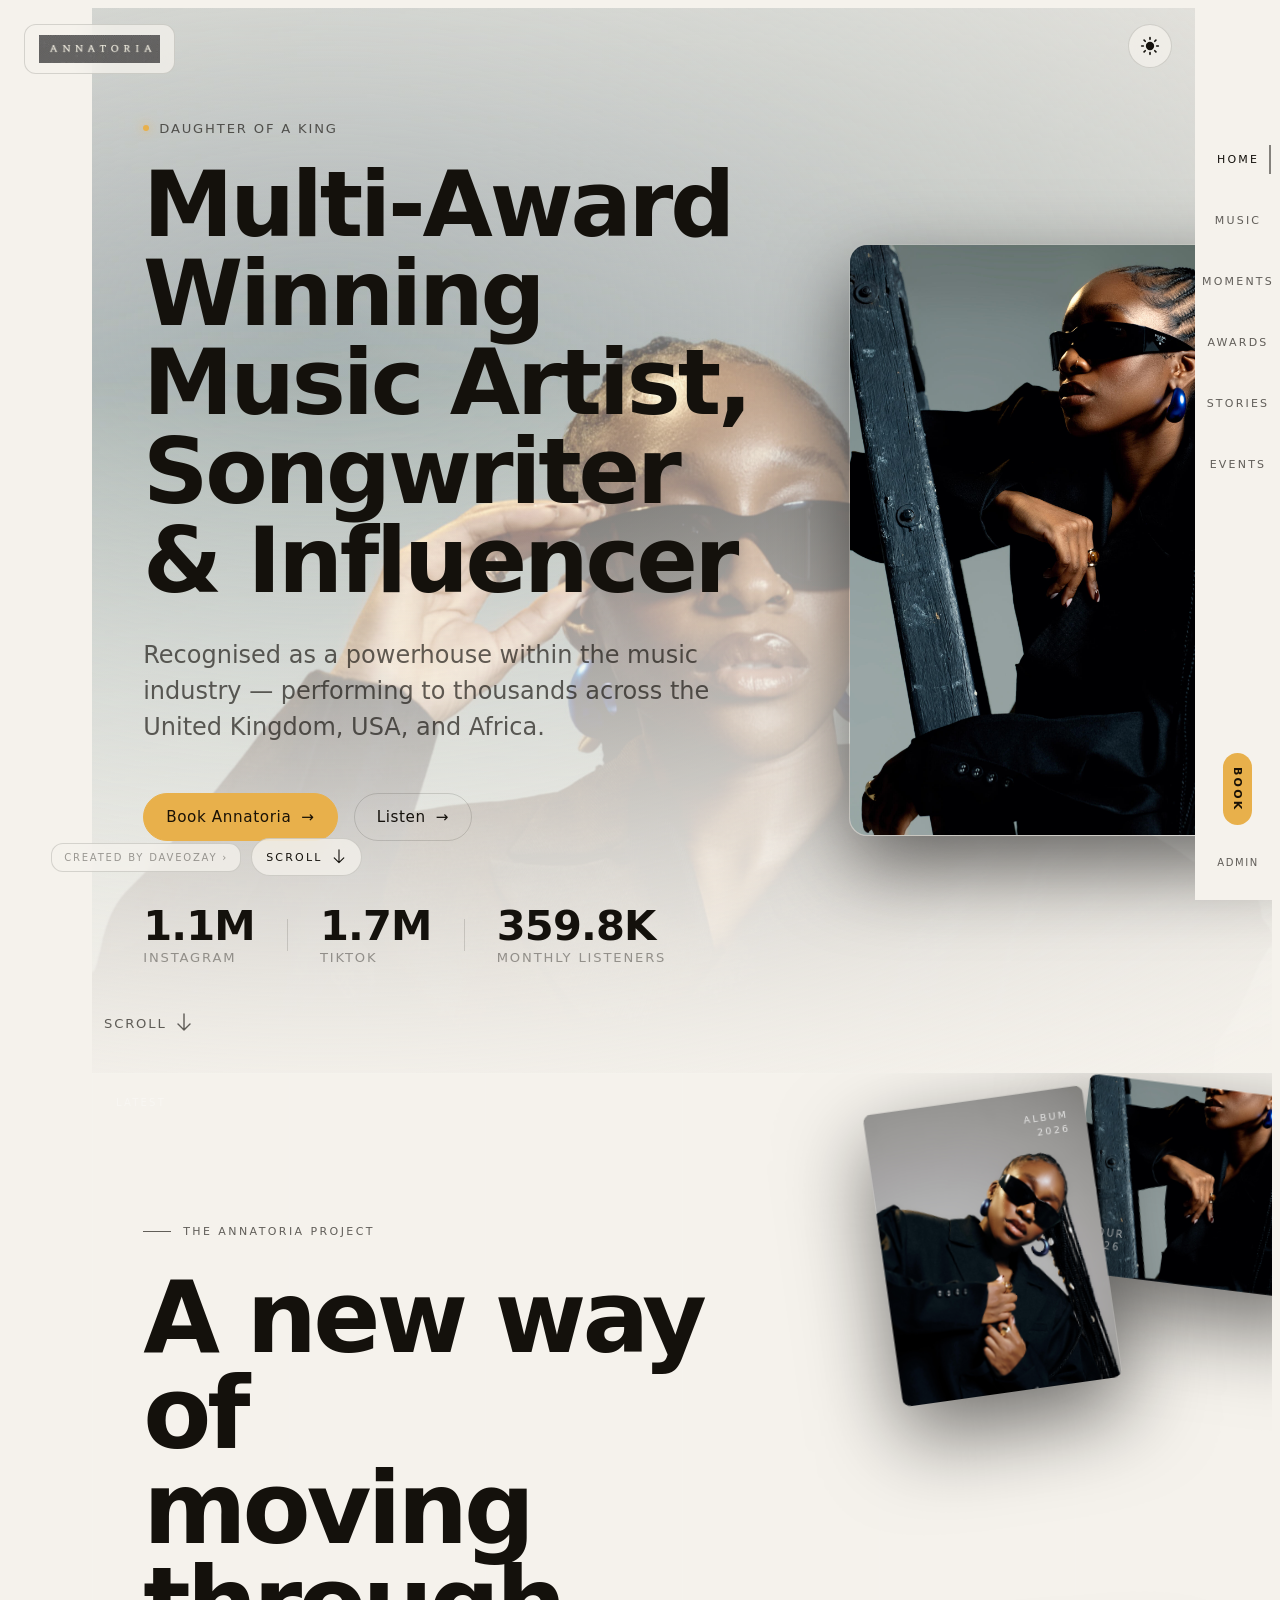
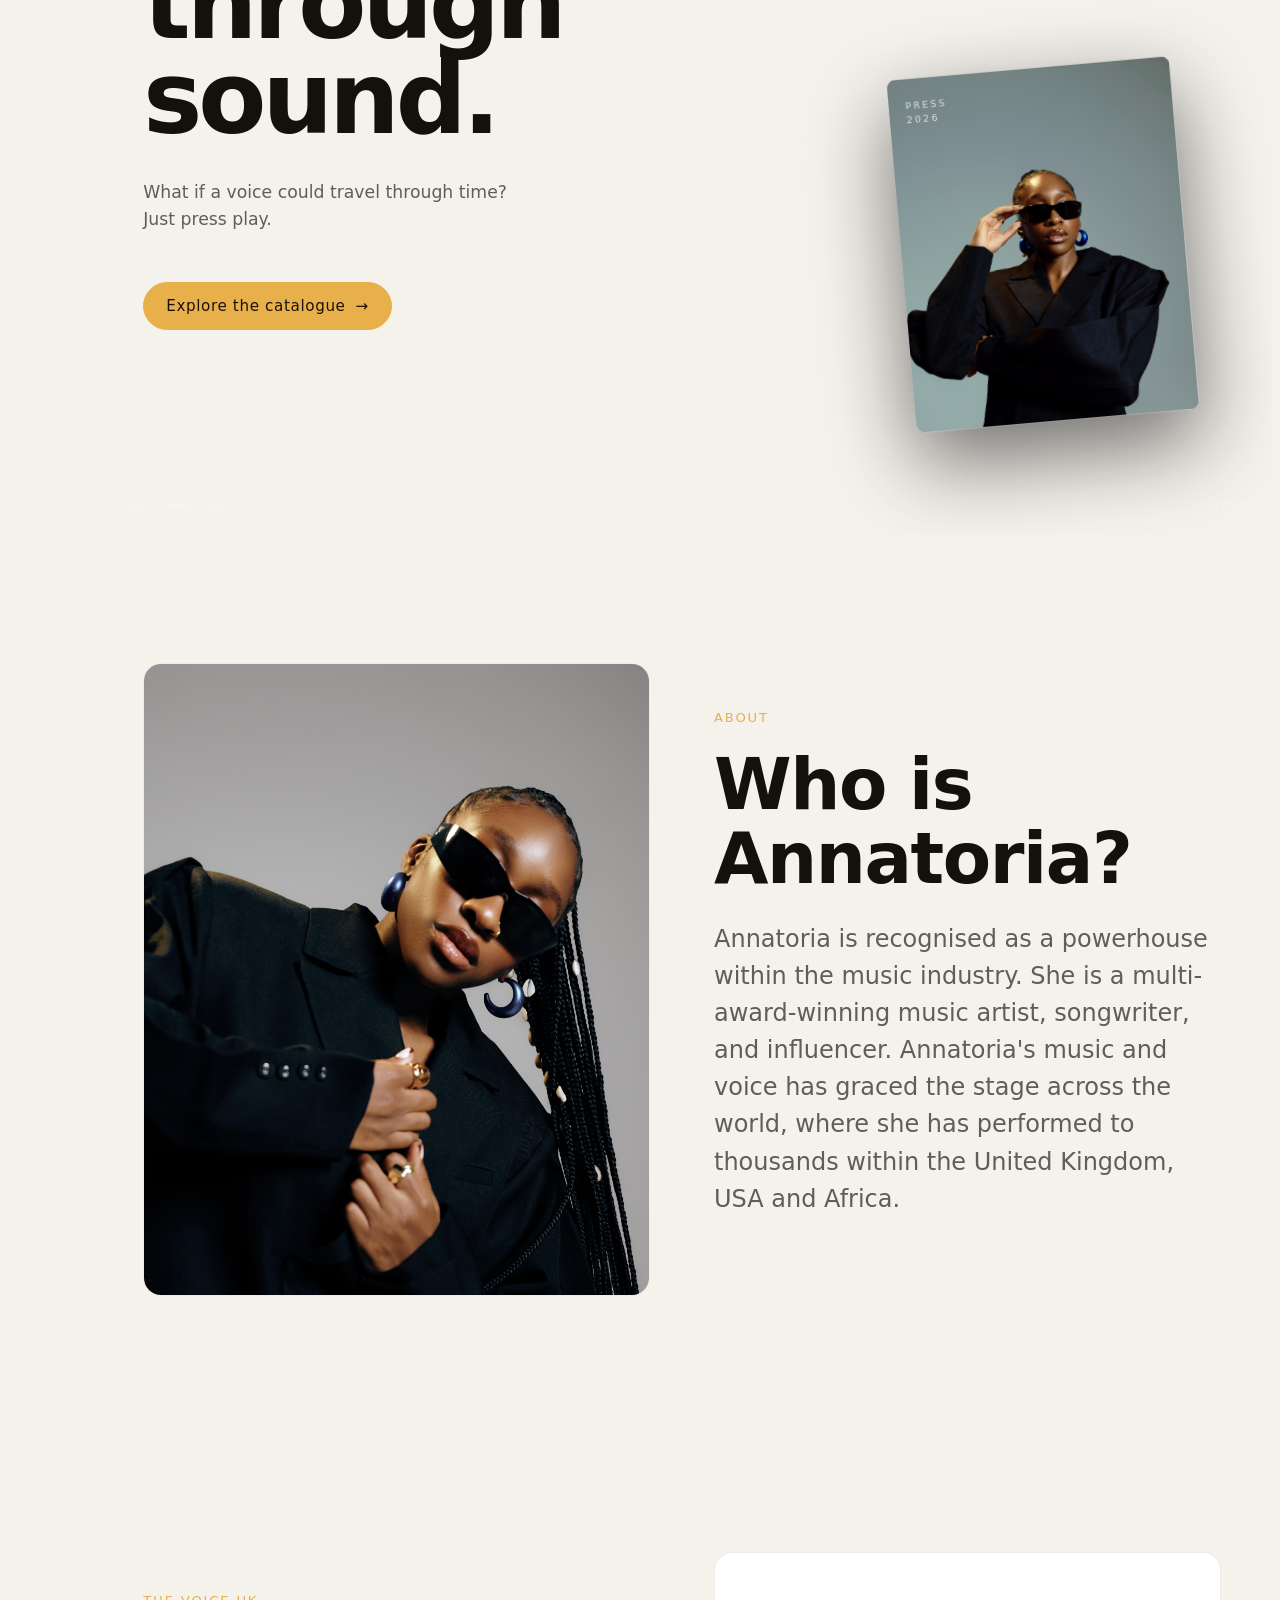
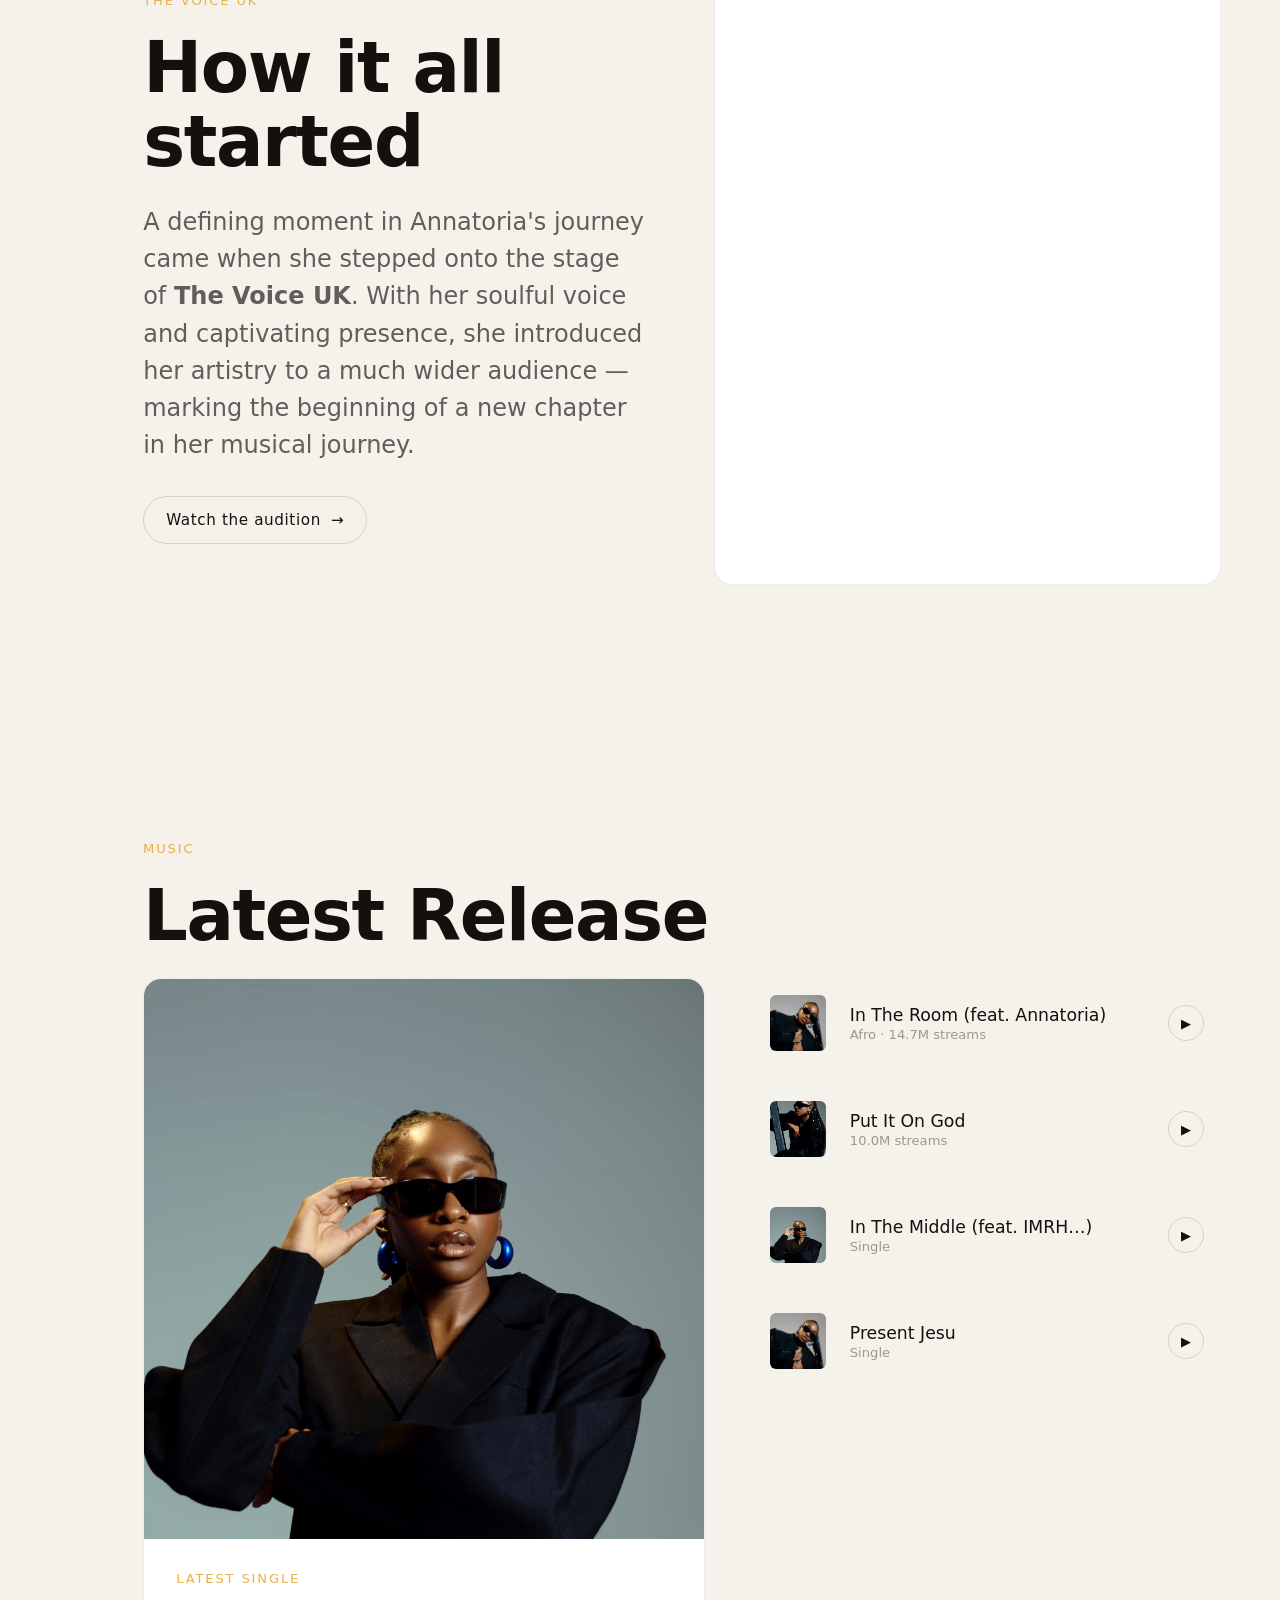
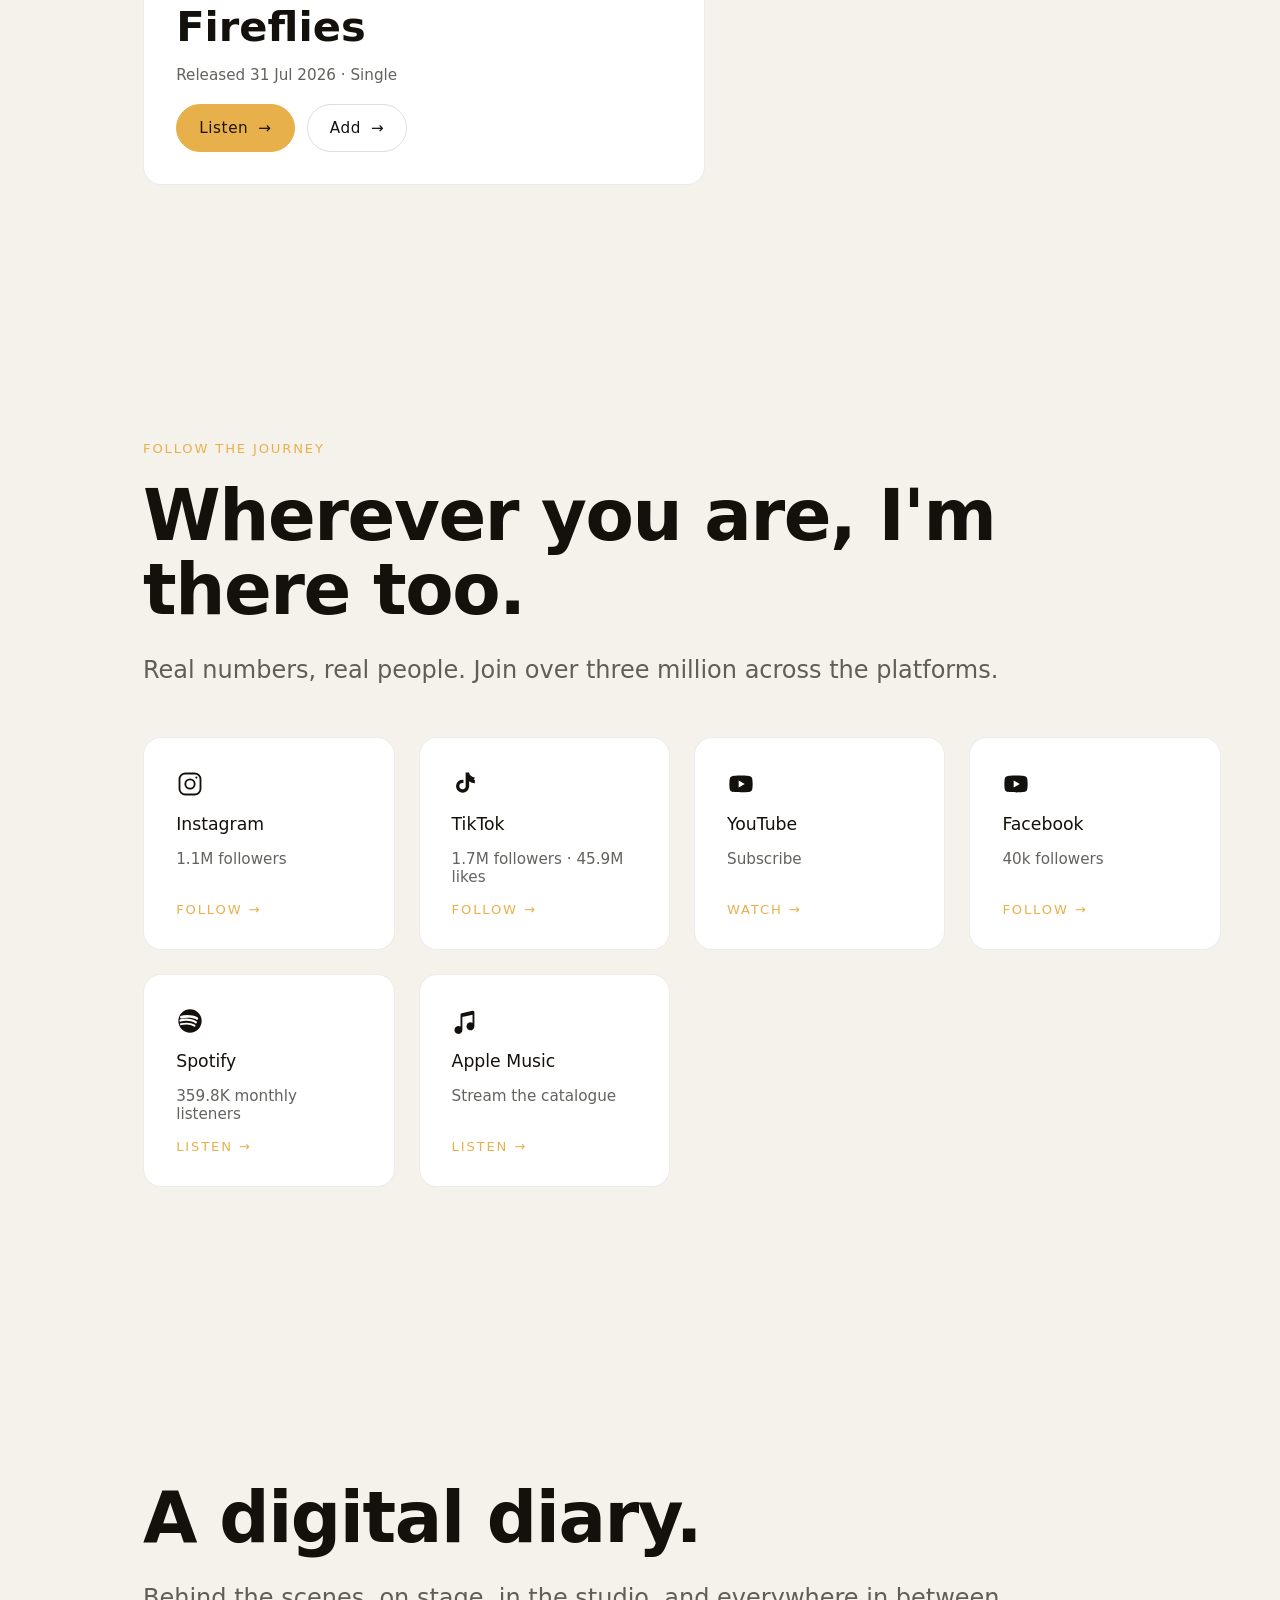
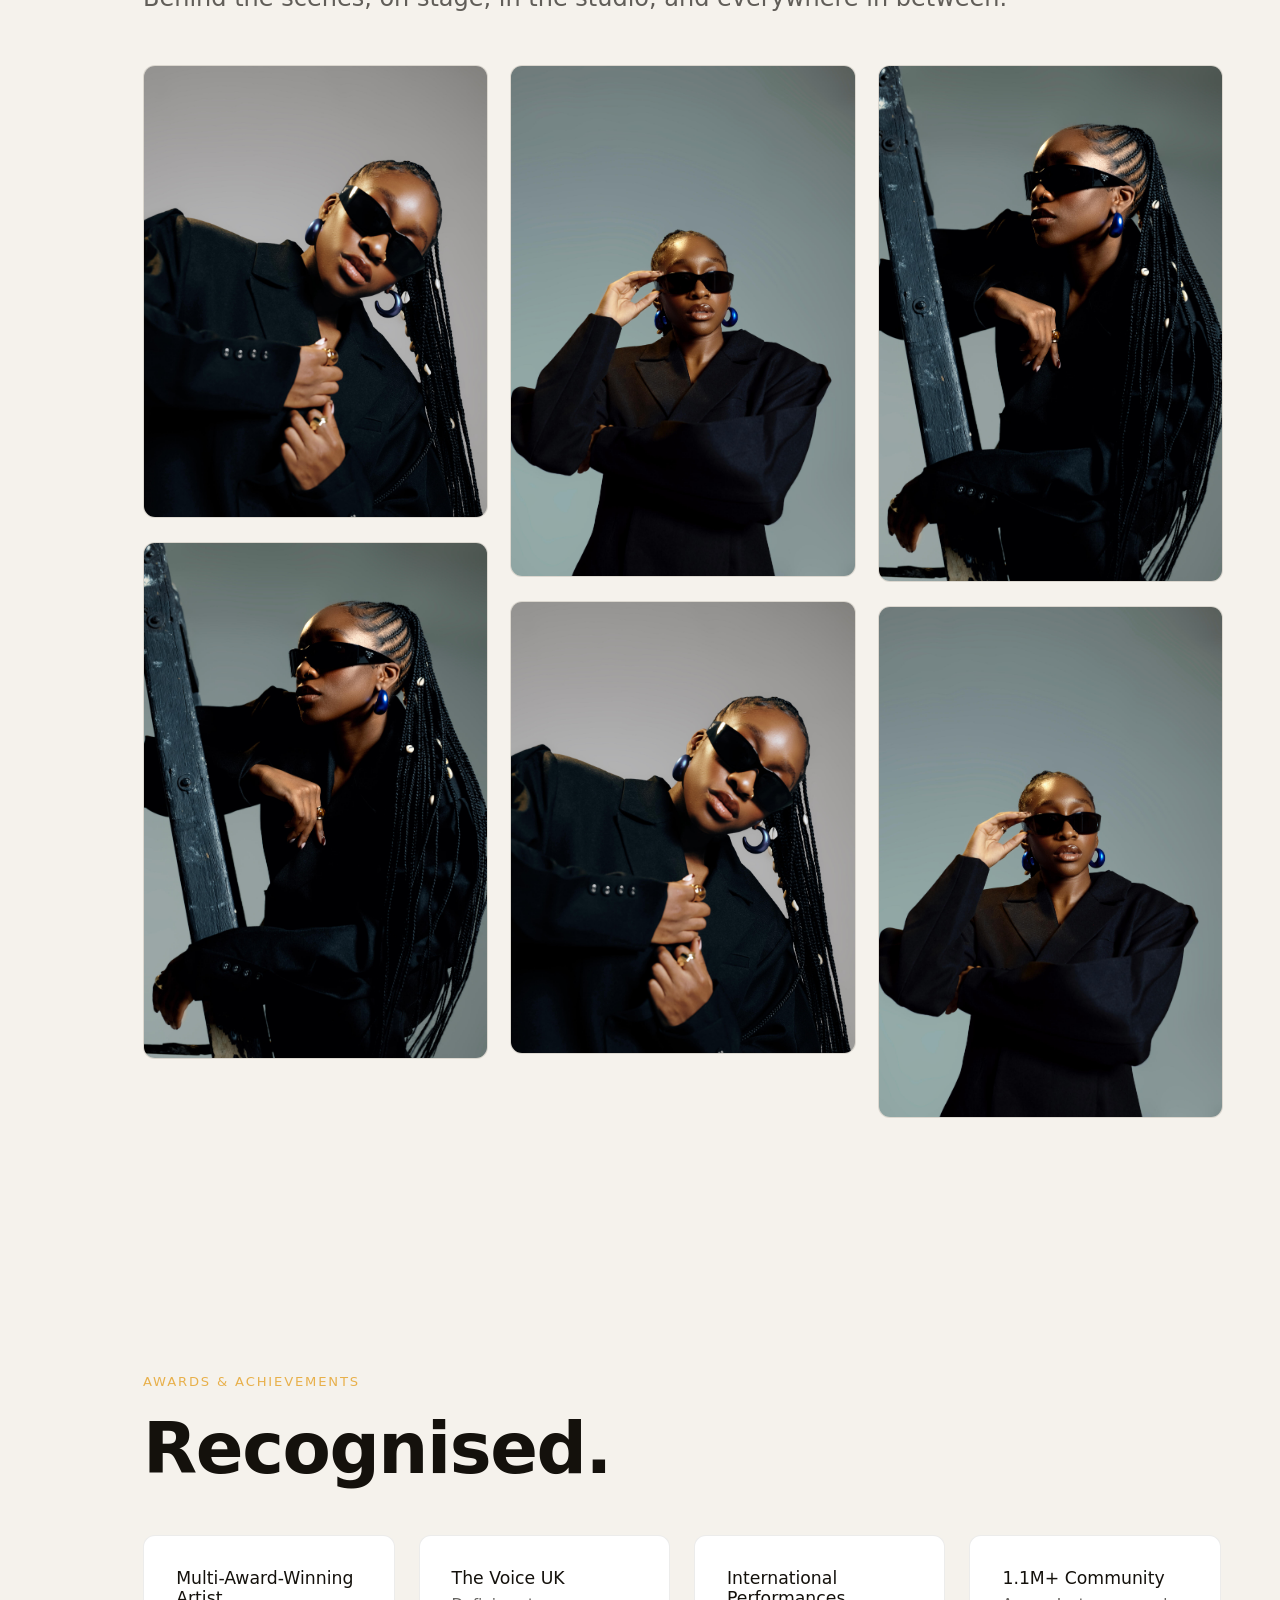
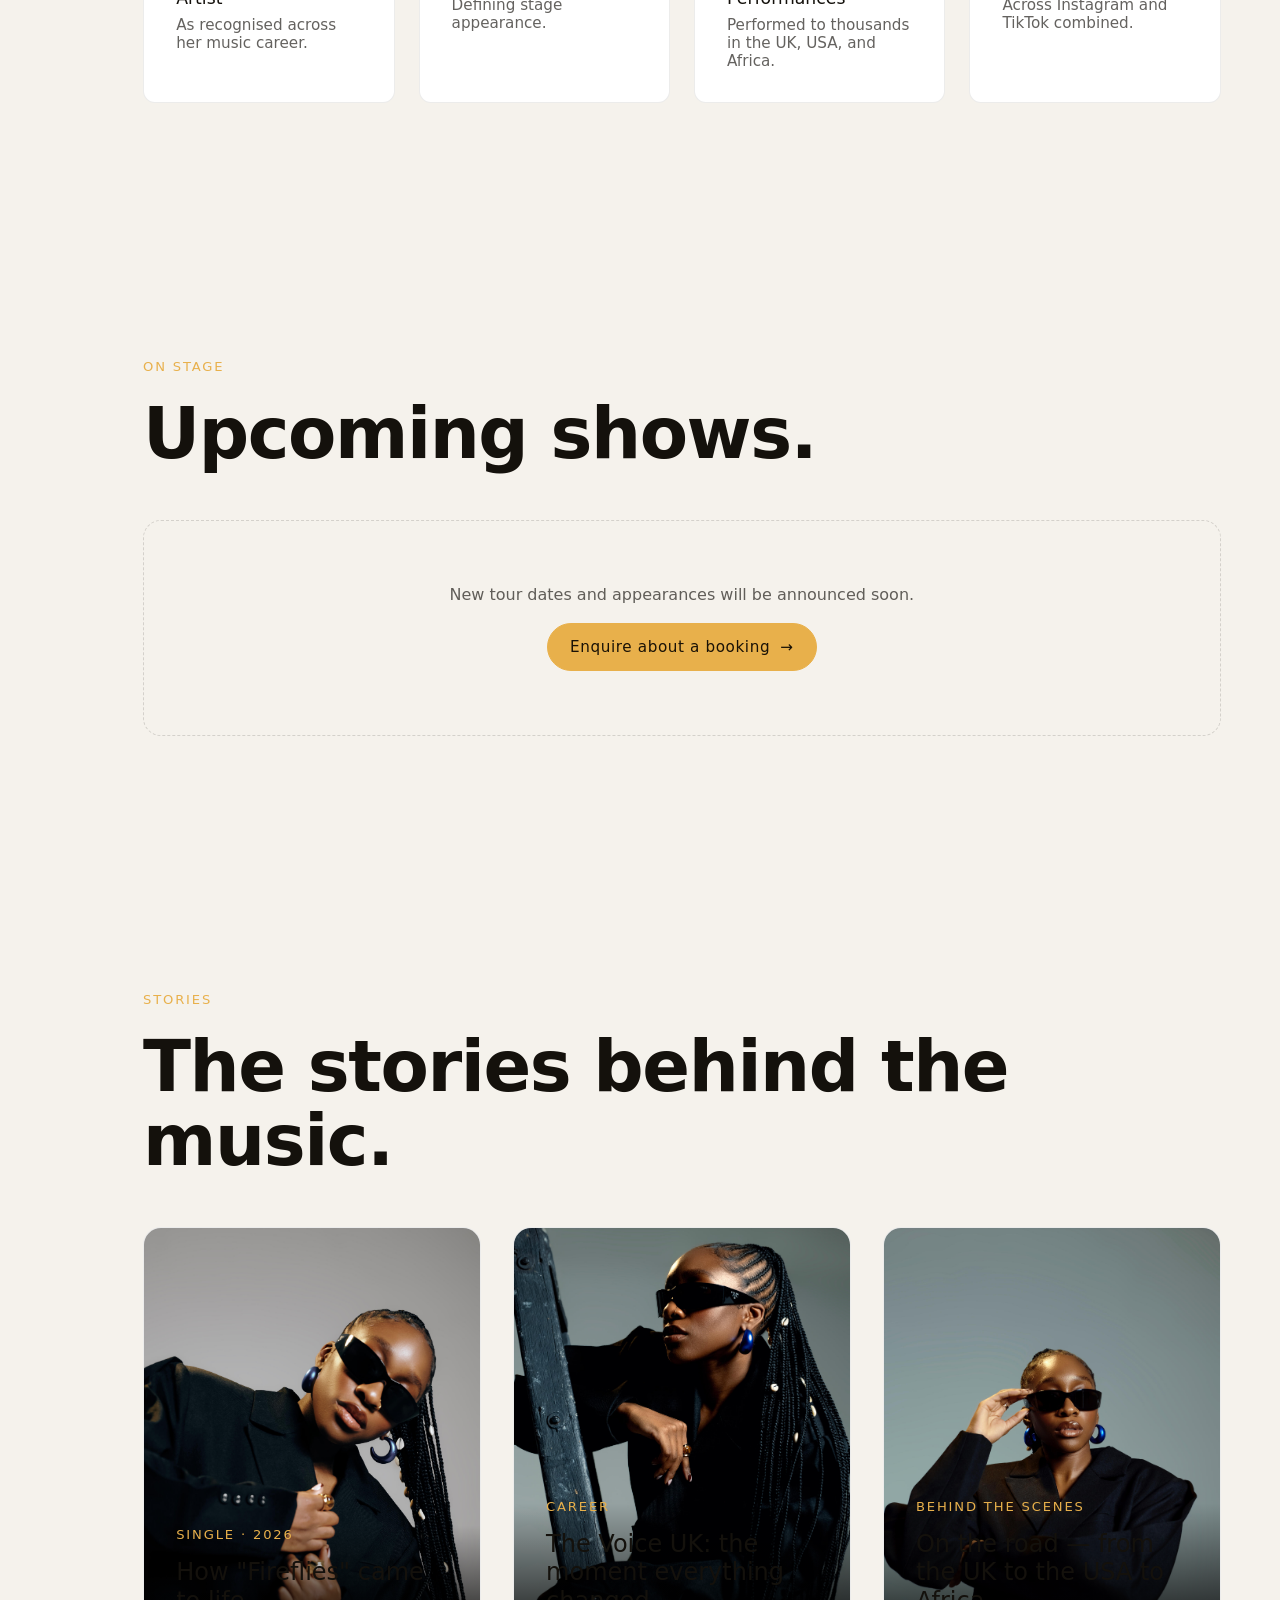
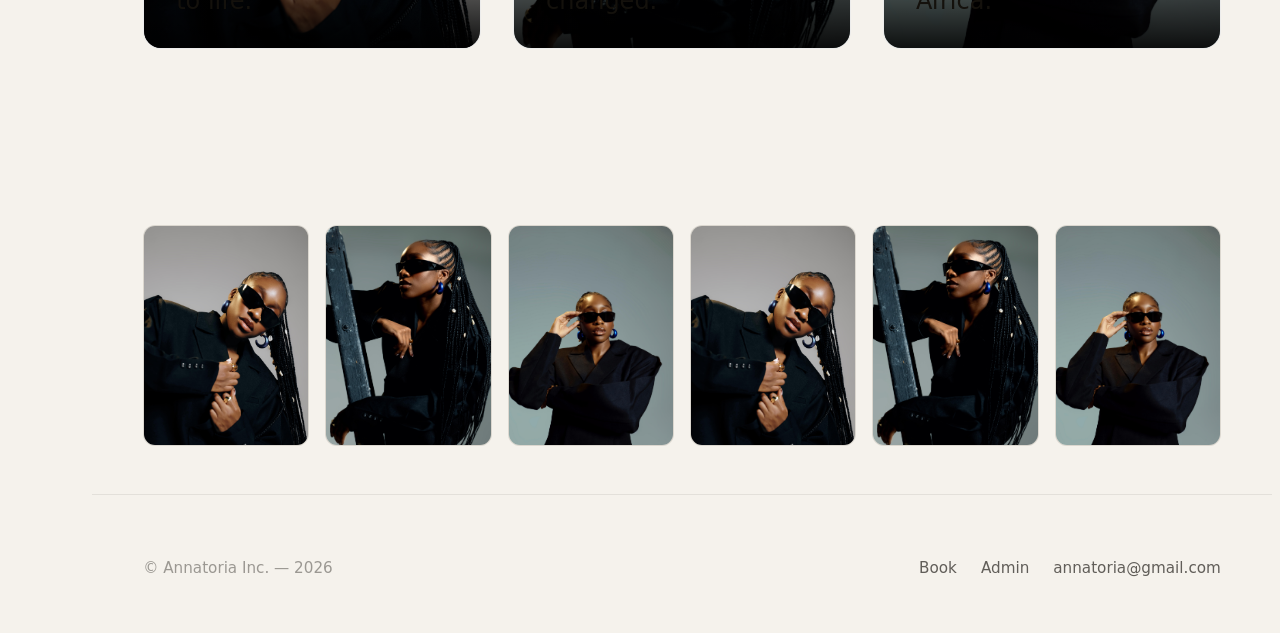
==== index.html @ 195f4ea7 "Initial deploy - Annatoria site" ====
<!doctype html>
<!-- This site was created in Webflow. https://webflow.com -->
<!-- Last Published: Wed Nov 06 2024 16:14:34 GMT+0000 (Coordinated Universal Time) -->

<html lang="en">
  <head>
    <meta charset="utf-8" />
    <meta content="width=device-width, initial-scale=1" name="viewport" />

    <title>Annatoria — Music Artist, Songwriter &amp; Influencer</title>

    <meta
      name="description"
      content="Annatoria is a multi-award-winning music artist, songwriter, and influencer. Performing to thousands across the UK, USA, and Africa. Listen, watch, and book."
    />

    <meta name="author" content="Annatoria" />
    <meta name="theme-color" content="#0a0a0a" />
    <meta name="color-scheme" content="dark light" />
    <link rel="manifest" href="./manifest.json" />
    <link rel="canonical" href="https://annatoria.com/" />
    <!-- <meta name="google-site-verification" content="PASTE_THE_CODE_HERE" /> -->

    <link
      href="./assets/mains/Anna_Loading-page1.png"
      rel="shortcut icon"
      type="image/x-icon"
    />
    <link
      href="./assets/mains/Anna_Loading-page1.png"
      rel="annatoria-loading-page"
    />
    <link rel="stylesheet" href="annatoria.css" />

    <!-- ============================================================
       OPEN GRAPH (WhatsApp, iMessage, Facebook, LinkedIn, Slack)
       ============================================================ -->
    <meta property="og:type" content="profile" />
    <meta property="og:site_name" content="Annatoria" />
    <meta
      property="og:title"
      content="Annatoria — Music Artist, Songwriter &amp; Influencer"
    />
    <meta
      property="og:description"
      content="Multi-award-winning music artist, songwriter, and influencer. Performing to thousands across the UK, USA, and Africa."
    />
    <meta property="og:url" content="https://annatoria.com/" />
    <meta
      property="og:image"
      content="https://annatoria.com/assets/mains/Anna_Loading-page1.png"
    />
    <meta property="og:image:width" content="1200" />
    <meta property="og:image:height" content="630" />
    <meta property="og:image:alt" content="Annatoria — portrait" />
    <meta property="og:locale" content="en_US" />
    <meta property="profile:first_name" content="Annatoria" />

    <!-- ============================================================
       PERFORMANCE HINTS
       ============================================================ -->
    <link rel="preconnect" href="https://fonts.googleapis.com" />
    <link rel="preconnect" href="https://fonts.gstatic.com" crossorigin />

    <!-- ============================================================
       JSON-LD — structured data for Google
       ============================================================ -->
    <script type="application/ld+json">
      {
        "@context": "https://schema.org",
        "@type": "MusicGroup",
        "name": "Annatoria",
        "alternateName": ["Daughter of A King"],
        "description": "Multi-award-winning music artist, songwriter, and influencer. Performing to thousands across the UK, USA, and Africa.",
        "url": "https://annatoria.com/",
        "image": "https://annatoria.com/assets/mains/anna03.jpg",
        "genre": ["Gospel", "Afro", "R&B"],
        "sameAs": [
          "https://instagram.com/annatoria__",
          "https://tiktok.com/@annatoria__",
          "https://youtube.com/@annatoria_",
          "https://facebook.com/@itsannatoria",
          "https://open.spotify.com/artist/6008gjU9UTUCfLZoSun5SH?si=6x7XzwbbSUSWq_jV1ULBFQ"
        ],
        "member": {
          "@type": "Person",
          "name": "Annatoria"
        },
        "track": [
          { "@type": "MusicRecording", "name": "Fireflies" },
          {
            "@type": "MusicRecording",
            "name": "In The Room (feat. Annatoria)"
          },
          { "@type": "MusicRecording", "name": "Put It On God" },
          { "@type": "MusicRecording", "name": "In The Middle (feat. IMRH…)" },
          { "@type": "MusicRecording", "name": "Present Jesu" }
        ]
      }
    </script>
  </head>

  <body data-w-id="5bca679bbae718229c49a9d1" class="body-5">
    <button class="ann-theme-btn" data-theme-toggle aria-label="Toggle theme">
      <svg
        class="ann-theme-btn__icon moon"
        viewBox="0 0 24 24"
        fill="currentColor"
        aria-hidden="true"
      >
        <path d="M21 12.79A9 9 0 1 1 11.21 3 7 7 0 0 0 21 12.79z" />
      </svg>
      <svg
        class="ann-theme-btn__icon sun"
        viewBox="0 0 24 24"
        fill="none"
        stroke="currentColor"
        stroke-width="2"
        stroke-linecap="round"
        aria-hidden="true"
      >
        <circle cx="12" cy="12" r="4" fill="currentColor" />
        <path
          d="M12 2v2M12 20v2M4.9 4.9l1.4 1.4M17.7 17.7l1.4 1.4M2 12h2M20 12h2M4.9 19.1l1.4-1.4M17.7 6.3l1.4-1.4"
        />
      </svg>
    </button>
    <!--Annatoria's logo-->
    <a href="#top" class="ann-brand-fixed">
      <img src="./assets/mains/anna_logo.jpeg" alt="Annatoria"
    /></a>

    <div style="display: flex" class="loader__wrapper">
      <div
        data-w-id="bf4aa045-6138-c9e1-bca5-d2709e076f9a"
        class="_w-loader-bar"
      >
        <div style="width: 1px" class="bar-loader"></div>
      </div>
      <div
        data-w-id="039e3f74-912e-f9ce-bcd6-10e466d2430f"
        class="mask-load"
      ></div>
      <div
        data-w-id="dbac27fd-0c76-785b-c672-cae1b0870828"
        class="mask-load"
      ></div>
    </div>

    <!-- ============================================================
     MOBILE MENU TOGGLE — floating button, top-right
     ============================================================ -->
    <button
      class="ann-menu-btn"
      aria-label="Open menu"
      aria-expanded="false"
      aria-controls="ann-mobile-menu"
    >
      <span></span><span></span><span></span>
    </button>

    <!-- ============================================================
     SIDE NAV (desktop rail) + MOBILE MENU (overlay)
     ============================================================ -->
    <aside class="ann-side" id="ann-mobile-menu" aria-label="Primary">
      <div class="ann-side__inner">
        <nav class="ann-side__nav">
          <a class="ann-side__link" href="#top">Home</a>
          <a class="ann-side__link" href="#music">Music</a>
          <a class="ann-side__link" href="#moments">Moments</a>
          <a class="ann-side__link" href="#awards">Awards</a>
          <a class="ann-side__link" href="#stories">Stories</a>
          <a class="ann-side__link" href="#events">Events</a>
        </nav>

        <div class="ann-side__foot">
          <a class="ann-side__cta" href="./contact.html">Book</a>
          <a class="ann-side__link small" href="./admin.html">Admin</a>
        </div>
      </div>
    </aside>

    <!-- <a href="/" aria-current="page" class="link__logo w-inline-block w--current"><img
      src="./assets/mains//anna_logo.jpeg" data-w-id="5f59990b-0652-e81d-fcfa-d7629bf5b274" alt=""
      class="logo-ts-2 mobile w-hidden-main" />
  </a> -->

    <div data-w-id="46566e6c-9271-9e0d-9198-afe6953df2a8" class="second-scroll">
      <div class="wrap__parallax">
        <div class="s-second">
          <div
            id="w-node-_1b58b1b9-57ac-d14c-14f8-a393a8861a88-a8861a86"
            class="inner_square"
          >
            <div>INFLUENCER</div>
            <div>30</div>
          </div>
          <div
            id="w-node-_1b58b1b9-57ac-d14c-14f8-a393a8861a8d-a8861a86"
            class="inner_square"
          >
            <div>ARTIST</div>
            <div>17</div>
          </div>
          <div
            id="w-node-_1b58b1b9-57ac-d14c-14f8-a393a8861a92-a8861a86"
            class="inner_square"
          >
            <div>SONGWRITER</div>
            <div>14</div>
          </div>
          <div
            id="w-node-_1b58b1b9-57ac-d14c-14f8-a393a8861a97-a8861a86"
            class="inner_square"
          >
            <div>INFLUENCER</div>
            <div>31</div>
          </div>
          <div
            id="w-node-_1b58b1b9-57ac-d14c-14f8-a393a8861a9c-a8861a86"
            class="inner_square"
          >
            <div>ARTIST</div>
            <div>02</div>
          </div>
        </div>
        <div class="s-second">
          <div
            id="w-node-_1b58b1b9-57ac-d14c-14f8-a393a8861aa2-a8861a86"
            class="inner_square"
          >
            <div>MARCH</div>
            <div>16</div>
          </div>
          <div
            id="w-node-_1b58b1b9-57ac-d14c-14f8-a393a8861aa7-a8861a86"
            class="inner_square"
          >
            <div>SONGWRITER</div>
            <div>25</div>
          </div>
          <div
            id="w-node-_1b58b1b9-57ac-d14c-14f8-a393a8861aac-a8861a86"
            class="inner_square"
          >
            <div>MONDAY</div>
            <div>3:45 pm</div>
          </div>
          <div
            id="w-node-_1b58b1b9-57ac-d14c-14f8-a393a8861ab1-a8861a86"
            class="inner_square"
          >
            <div>jan</div>
            <div>jan</div>
          </div>
          <div
            id="w-node-_1b58b1b9-57ac-d14c-14f8-a393a8861ab6-a8861a86"
            class="inner_square"
          >
            <div>2:44</div>
          </div>
          <div
            id="w-node-_1b58b1b9-57ac-d14c-14f8-a393a8861abb-a8861a86"
            class="inner_square"
          >
            <div>tuesday</div>
          </div>
        </div>
        <div class="s-second">
          <div
            id="w-node-_1b58b1b9-57ac-d14c-14f8-a393a8861ac1-a8861a86"
            class="inner_square"
          >
            <div>friday</div>
            <div>6:50</div>
          </div>
          <div
            id="w-node-_1b58b1b9-57ac-d14c-14f8-a393a8861ac6-a8861a86"
            class="inner_square"
          >
            <div>sunday</div>
            <div>12:40</div>
          </div>
          <div
            id="w-node-_1b58b1b9-57ac-d14c-14f8-a393a8861acb-a8861a86"
            class="inner_square"
          >
            <div>jan</div>
            <div>jan</div>
          </div>
          <div
            id="w-node-_1b58b1b9-57ac-d14c-14f8-a393a8861ad0-a8861a86"
            class="inner_square"
          >
            <div>jan</div>
            <div>jan</div>
          </div>
          <div
            id="w-node-_1b58b1b9-57ac-d14c-14f8-a393a8861ad5-a8861a86"
            class="inner_square"
          >
            <div>jan</div>
            <div>jan</div>
          </div>
        </div>
        <div class="s-second">
          <div
            id="w-node-_1b58b1b9-57ac-d14c-14f8-a393a8861adb-a8861a86"
            class="inner_square"
          >
            <div>september<br />14</div>
            <div>wed</div>
          </div>
          <div
            id="w-node-_1b58b1b9-57ac-d14c-14f8-a393a8861ae0-a8861a86"
            class="inner_square"
          >
            <div>jan</div>
            <div>jan</div>
          </div>
          <div
            id="w-node-_1b58b1b9-57ac-d14c-14f8-a393a8861ae5-a8861a86"
            class="inner_square"
          >
            <div>july<br />30</div>
            <div>friday</div>
          </div>
          <div
            id="w-node-_1b58b1b9-57ac-d14c-14f8-a393a8861aea-a8861a86"
            class="inner_square"
          >
            <div>jan</div>
            <div>jan</div>
          </div>
          <div
            id="w-node-_1b58b1b9-57ac-d14c-14f8-a393a8861aef-a8861a86"
            class="inner_square"
          >
            <div>jan</div>
          </div>
          <div
            id="w-node-_1b58b1b9-57ac-d14c-14f8-a393a8861af4-a8861a86"
            class="inner_square"
          >
            <div>jan</div>
            <div>jan</div>
          </div>
        </div>
      </div>
    </div>
    <div class="wrap-bg w-hidden-medium w-hidden-small w-hidden-tiny">
      <div class="ui__line"></div>
      <div class="ui__line"></div>
      <div class="ui__line"></div>
      <div class="ui__line"></div>
      <div class="ui__line"></div>
    </div>

    <!-- ============================================================
     ANNATORIA — HERO (custom, replaces Webflow's IX2 hero)
     ============================================================ -->
    <section class="ann-hero" aria-label="Annatoria — hero" id="top">
      <!-- Background media -->
      <div class="ann-hero__bg" aria-hidden="true">
        <div class="ann-hero__bg-img" data-parallax="0.15"></div>
        <div class="ann-hero__bg-veil"></div>
      </div>

      <!-- Content -->
      <div class="ann-hero__inner">
        <div class="ann-hero__content" data-stagger>
          <div class="ann-hero__eyebrow" data-reveal-child>
            <span class="ann-hero__dot"></span>
            Daughter of A King
          </div>

          <div class="ann-hero__title-shift" data-reveal-child>
            <div class="ann-hero__title-scroll">
              <h1 class="ann-hero__title">
                Multi&#8209;Award Winning<br />
                Music Artist, Songwriter<br />
                &amp; Influencer
              </h1>
            </div>
          </div>

          <p class="ann-hero__lead" data-reveal-child>
            Recognised as a powerhouse within the music industry — performing to
            thousands across the United Kingdom, USA, and Africa.
          </p>

          <div class="ann-hero__ctas" data-reveal-child>
            <a class="ann-btn ann-btn--primary" href="./contact.html">
              Book Annatoria <span class="ann-btn__arrow">→</span>
            </a>
            <a class="ann-btn" href="#music">
              Listen <span class="ann-btn__arrow">→</span>
            </a>
          </div>

          <div class="ann-hero__meta" data-reveal-child>
            <div class="ann-hero__meta-item">
              <span class="ann-hero__meta-num" data-count="1.1M">1.1M</span>
              <span class="ann-hero__meta-label">Instagram</span>
            </div>
            <div class="ann-hero__meta-sep"></div>
            <div class="ann-hero__meta-item">
              <span class="ann-hero__meta-num" data-count="1.7M">1.7M</span>
              <span class="ann-hero__meta-label">TikTok</span>
            </div>
            <div class="ann-hero__meta-sep"></div>
            <div class="ann-hero__meta-item">
              <span class="ann-hero__meta-num" data-count="359.8K">359.8K</span>
              <span class="ann-hero__meta-label">Monthly Listeners</span>
            </div>
          </div>
        </div>

        <!-- Portrait -->
        <div class="ann-hero__portrait" data-reveal="scale" data-delay="150">
          <img
            src="./assets/mains/anna02.jpg"
            alt="Annatoria — portrait"
            loading="eager"
            decoding="async"
          />
        </div>
      </div>

      <!-- Scroll cue -->
      <a class="ann-hero__scroll" href="#music" aria-label="Scroll to music">
        <span>Scroll</span>
        <svg
          width="14"
          height="20"
          viewBox="0 0 14 20"
          fill="none"
          aria-hidden="true"
        >
          <path
            d="M7 1v16M1 11l6 6 6-6"
            stroke="currentColor"
            stroke-width="1.4"
            stroke-linecap="round"
            stroke-linejoin="round"
          />
        </svg>
      </a>
    </section>

    <!-- ============================================================
     EDITORIAL / STATEMENT SECTION
     Grid canvas + oversized headline + overlapping photo collage
     ============================================================ -->
    <section class="ann-editorial" id="statement" aria-label="Statement">
      <!-- Faint grid behind everything -->
      <div class="ann-editorial__grid" aria-hidden="true">
        <span class="ann-editorial__corner tl">Latest</span>
        <span class="ann-editorial__corner tr">Fireflies</span>
        <span class="ann-editorial__corner bl">Team Annatoria ›</span>
        <span class="ann-editorial__corner br">2026</span>
      </div>

      <!-- Big left headline -->
      <div class="ann-editorial__content" data-stagger>
        <div class="ann-editorial__eyebrow" data-reveal-child>
          <span class="ann-editorial__dash"></span> The Annatoria Project
        </div>
        <h2 class="ann-editorial__headline" data-reveal-child>
          A new way of<br />
          moving through<br />
          sound.
        </h2>
        <p class="ann-editorial__sub" data-reveal-child>
          What if a voice could travel through time?<br />
          Just press play.
        </p>
        <a class="ann-btn ann-btn--primary" href="#music" data-reveal-child>
          Explore the catalogue <span class="ann-btn__arrow">→</span>
        </a>
      </div>

      <!-- Photo collage, stacked on the right -->
      <div class="ann-editorial__collage" aria-hidden="true">
        <div
          class="ann-editorial__photo photo-a"
          data-reveal="scale"
          data-delay="100"
        >
          <img src="./assets/mains/anna01.jpg" alt="" loading="lazy" />
          <span class="ann-editorial__tag">Album<br />2026</span>
        </div>
        <div
          class="ann-editorial__photo photo-b"
          data-reveal="scale"
          data-delay="200"
        >
          <img src="./assets/mains/anna02.jpg" alt="" loading="lazy" />
          <span class="ann-editorial__tag">Tour<br />2026</span>
        </div>
        <div
          class="ann-editorial__photo photo-c"
          data-reveal="scale"
          data-delay="300"
        >
          <img src="./assets/mains//anna03.jpg" alt="" loading="lazy" />
          <span class="ann-editorial__tag">Press<br />2026</span>
        </div>
      </div>
    </section>

    <div class="nav-scroll w-hidden-medium w-hidden-small w-hidden-tiny">
      <div class="scroll-bar">
        <div
          data-w-id="f64ff7fd-e226-876a-b8c0-7dbeb1a5c64c"
          class="pin-scroll"
        ></div>
      </div>
    </div>
    <div
      data-w-id="bfe35df8-5281-6e5f-13b3-6a5ba7f872b3"
      class="iphone__mockup"
    ></div>
    <div
      data-w-id="e059fb9b-e09c-30f0-6005-aca67126dcc2"
      class="wrapper_content"
    >
      <div
        data-w-id="d2176909-e0cf-ce9c-747a-f57035f70477"
        class="_w-expand-slot"
      >
        <div
          data-w-id="67d75cb0-7f39-94e0-d7ff-9227122057b2"
          class="pic-expand _03"
        ></div>
        <div
          data-w-id="1780c7f3-8674-6c07-e5ce-69a740fe54b0"
          class="pic-expand _02"
        ></div>
        <div
          data-w-id="890b4fb9-f5a6-e787-1576-ec105f374d5d"
          class="pic-expand _01"
        ></div>
        <div
          data-w-id="623cdc5a-83be-27d9-bb6f-1c428f15df35"
          class="pic-expand _04"
        ></div>
        <div
          data-w-id="35223df9-6dc6-73d4-6d94-3db1a045180e"
          class="pic-expand _05"
        ></div>
        <div
          data-w-id="1e908f87-7d51-11c4-e730-2b97589f27bf"
          class="pic-expand _06"
        ></div>
      </div>
      <div
        data-w-id="b793fa7b-0a0f-d91a-35da-73673226283b"
        class="rail-app-device"
      >
        <div class="app-sc fold cc-revolution">
          <div
            src="./assets/mains//anna_tiktok.PNG"
            data-w-id="91feef94-58d9-adcc-6326-3bb7b85d3a82"
            class="_w-slot"
          >
            <img
              src="./assets/mains//anna_sp.jpg"
              alt="mobile interface screen"
            /><img
              src="./assets/mains//anna_apple_music.jpg"
              alt="mobile interface screen"
            /><img
              src="./assets/mains//anna_sp.jpg"
              alt="mobile interface screen"
            /><img
              src="./assets/mains//anna_ig.jpg"
              alt="mobile interface screen"
            /><img
              src="./assets/mains//anna_apple_music.jpg"
              alt="mobile interface screen"
            /><img
              src="./assets/mains//anna_sp.jpg"
              alt="mobile interface screen"
            /><img
              src="./assets/mains//anna_tiktok.PNG"
              alt="mobile interface screen"
            />
          </div>
        </div>
        <div class="nav-bar">
          <img
            src="https://cdn.prod.website-files.com/5c6648378238e311a00c7e61/5f3f154d31fd617446d8f759_BASE.png"
            sizes="(max-width: 991px) 250px, 360px"
            srcset="
              https://cdn.prod.website-files.com/5c6648378238e311a00c7e61/5f3f154d31fd617446d8f759_BASE-p-500.png 500w,
              https://cdn.prod.website-files.com/5c6648378238e311a00c7e61/5f3f154d31fd617446d8f759_BASE.png       720w
            "
            alt=""
          />
        </div>
        <div
          data-w-id="b793fa7b-0a0f-d91a-35da-736732262840"
          class="_01-app-feed"
        >
          <!-- <img
              src="https://cdn.prod.website-files.com/5c6648378238e311a00c7e61/5c6648378238e342cc0c7fba_app-002-feed.jpg"
              loading="eager"
              alt="mobile interface screen - profile page"
            /> -->

          <div class="yt-phone-wrap">
            <iframe
              class="yt-phone-frame"
              src="https://www.youtube-nocookie.com/embed/fpRtAcd1-uk?rel=0&controls=1&modestbranding=1"
              title="Annatoria – The Voice UK"
              frameborder="0"
              allow="
                accelerometer;
                autoplay;
                clipboard-write;
                encrypted-media;
                gyroscope;
                picture-in-picture;
                web-share;
              "
              allowfullscreen
            ></iframe>
          </div>
        </div>
        <div
          data-w-id="b793fa7b-0a0f-d91a-35da-736732262841"
          class="_02-app-friends"
        >
          <div class="_w-friends-app">
            <div class="ui-friends-header">
              <div class="div-block-318">
                <img
                  src="https://cdn.prod.website-files.com/5c6648378238e311a00c7e61/5c6648378238e3742b0c7f7e_Pic.png"
                  width="117"
                  alt=""
                  class="user-dj"
                />
              </div>
            </div>
            <div class="ui-friends-feed"></div>
          </div>
        </div>
        <div class="_03-app-search">
          <div>
            <img
              src="./assets/mains/anna02.jpg"
              alt="Annatoria"
              class="image-38"
            />
          </div>
        </div>
        <div class="_04-app-news">
          <img
            src="./assets/mains//anna03.jpg"
            alt="Annatoria"
            class="image-38"
          />
        </div>
        <div class="_05-app-profile">
          <img
            src="./assets/mains//anna01.jpg"
            alt="Annatoria"
            class="image-38"
          />
        </div>
        <div class="_06-app-slot">
          <div class="pic-expand _03"></div>
        </div>
      </div>
      <div
        data-w-id="3e2c62fd-4ae3-9693-3f3f-d5be3d34f55d"
        style="
          -webkit-transform: translate3d(0, 0, 0) scale3d(0.4, 0.4, 1)
            rotateX(0) rotateY(0) rotateZ(0) skew(0, 0);
          -moz-transform: translate3d(0, 0, 0) scale3d(0.4, 0.4, 1) rotateX(0)
            rotateY(0) rotateZ(0) skew(0, 0);
          -ms-transform: translate3d(0, 0, 0) scale3d(0.4, 0.4, 1) rotateX(0)
            rotateY(0) rotateZ(0) skew(0, 0);
          transform: translate3d(0, 0, 0) scale3d(0.4, 0.4, 1) rotateX(0)
            rotateY(0) rotateZ(0) skew(0, 0);
          background-image: url(./assets/mains//anna03.jpg);
        "
        class="picture w-hidden-medium w-hidden-small w-hidden-tiny"
      ></div>
      <div
        data-w-id="9f30c897-a9bb-0a15-0ecb-cc1fbfbf4b2e"
        class="picture mobile w-hidden-main"
        style="
          background-image: url(./assets/mains//anna03.jpg);
          background-size: cover;
          background-position: center;
        "
      ></div>
      <div
        data-w-id="ede531bd-dbae-f952-8c90-933fdf7c1cdc"
        class="wrap-pictures w-hidden-medium w-hidden-small w-hidden-tiny"
      >
        <div
          data-w-id="51316fe1-6065-aeef-3742-b4af07823946"
          style="
            -webkit-transform: translate3d(0, 0, 0)
              scale3d(0.6000000000000006, 0.6000000000000006, 1) rotateX(0)
              rotateY(0) rotateZ(0) skew(0, 0);
            -moz-transform: translate3d(0, 0, 0)
              scale3d(0.6000000000000006, 0.6000000000000006, 1) rotateX(0)
              rotateY(0) rotateZ(0) skew(0, 0);
            -ms-transform: translate3d(0, 0, 0)
              scale3d(0.6000000000000006, 0.6000000000000006, 1) rotateX(0)
              rotateY(0) rotateZ(0) skew(0, 0);
            transform: translate3d(0, 0, 0)
              scale3d(0.6000000000000006, 0.6000000000000006, 1) rotateX(0)
              rotateY(0) rotateZ(0) skew(0, 0);
            background-image: url(./assets/mains/anna02.jpg);
          "
          class="picture-6"
        ></div>
        <div
          data-w-id="6ed06a05-42e8-e28a-2c26-c8102d031f93"
          style="
            -webkit-transform: translate3d(0, 0, 0) scale3d(0.5, 0.5, 1)
              rotateX(0) rotateY(0) rotateZ(0) skew(0, 0);
            -moz-transform: translate3d(0, 0, 0) scale3d(0.5, 0.5, 1) rotateX(0)
              rotateY(0) rotateZ(0) skew(0, 0);
            -ms-transform: translate3d(0, 0, 0) scale3d(0.5, 0.5, 1) rotateX(0)
              rotateY(0) rotateZ(0) skew(0, 0);
            transform: translate3d(0, 0, 0) scale3d(0.5, 0.5, 1) rotateX(0)
              rotateY(0) rotateZ(0) skew(0, 0);
            background-image: url(./assets/mains//anna01.jpg);
          "
          class="picture-5"
          src="./assets/mains//container03.jpg"
        ></div>
        <div
          data-w-id="98ebdd7b-d4ca-9a4e-0dd1-24e7a526bec8"
          style="
            -webkit-transform: translate3d(0, 0, 0)
              scale3d(0.3000000000000003, 0.3000000000000003, 1) rotateX(0)
              rotateY(0) rotateZ(0) skew(0, 0);
            -moz-transform: translate3d(0, 0, 0)
              scale3d(0.3000000000000003, 0.3000000000000003, 1) rotateX(0)
              rotateY(0) rotateZ(0) skew(0, 0);
            -ms-transform: translate3d(0, 0, 0)
              scale3d(0.3000000000000003, 0.3000000000000003, 1) rotateX(0)
              rotateY(0) rotateZ(0) skew(0, 0);
            transform: translate3d(0, 0, 0)
              scale3d(0.3000000000000003, 0.3000000000000003, 1) rotateX(0)
              rotateY(0) rotateZ(0) skew(0, 0);

            background-image: url(./assets/mains/anna02.jpg);
          "
          class="picture-4"
        ></div>
        <div
          data-w-id="e6b3e3b1-42bf-1da6-2b66-e6f392454509"
          style="
            opacity: 0;
            -webkit-transform: translate3d(0, 0, 0) scale3d(0.5, 0.5, 1)
              rotateX(0) rotateY(0) rotateZ(0) skew(0, 0);
            -moz-transform: translate3d(0, 0, 0) scale3d(0.5, 0.5, 1) rotateX(0)
              rotateY(0) rotateZ(0) skew(0, 0);
            -ms-transform: translate3d(0, 0, 0) scale3d(0.5, 0.5, 1) rotateX(0)
              rotateY(0) rotateZ(0) skew(0, 0);
            transform: translate3d(0, 0, 0) scale3d(0.5, 0.5, 1) rotateX(0)
              rotateY(0) rotateZ(0) skew(0, 0);
            background-image: url(./assets/mains//anna01.jpg);
          "
          class="picture-3"
        ></div>
        <div
          data-w-id="c68dd869-1cef-443d-9f79-25249bdd4444"
          style="
            -webkit-transform: translate3d(0, 0, 0) scale3d(0.4, 0.4, 1)
              rotateX(0) rotateY(0) rotateZ(0) skew(0, 0);
            -moz-transform: translate3d(0, 0, 0) scale3d(0.4, 0.4, 1) rotateX(0)
              rotateY(0) rotateZ(0) skew(0, 0);
            -ms-transform: translate3d(0, 0, 0) scale3d(0.4, 0.4, 1) rotateX(0)
              rotateY(0) rotateZ(0) skew(0, 0);
            transform: translate3d(0, 0, 0) scale3d(0.4, 0.4, 1) rotateX(0)
              rotateY(0) rotateZ(0) skew(0, 0);
            background-image: url(./assets/mains//anna03.jpg);
          "
          class="picture-2"
        ></div>
      </div>
      <div
        data-w-id="cd107204-2f99-110b-8b2f-58c33e163abd"
        class="wrap-pictures cc-mobile w-hidden-main"
      >
        <div
          data-w-id="cd107204-2f99-110b-8b2f-58c33e163abe"
          class="picture-6"
          style="
            background-image: url(./assets/mains/anna02.jpg);
            background-size: cover;
            background-position: center;
          "
        ></div>
        <div
          data-w-id="cd107204-2f99-110b-8b2f-58c33e163abf"
          class="picture-5"
          style="
            background-image: url(./assets/mains//anna01.jpg);
            background-size: cover;
            background-position: center;
          "
        ></div>
        <div
          data-w-id="cd107204-2f99-110b-8b2f-58c33e163ac0"
          class="picture-4"
          style="
            background-image: url(./assets/mains/anna02.jpg);
            background-size: cover;
            background-position: center;
          "
        ></div>
        <div
          data-w-id="cd107204-2f99-110b-8b2f-58c33e163ac1"
          class="picture-3"
          style="
            background-image: url(./assets/mains//anna01.jpg);
            background-size: cover;
            background-position: center;
          "
        ></div>
        <div
          data-w-id="cd107204-2f99-110b-8b2f-58c33e163ac2"
          class="picture-2"
          style="
            background-image: url(./assets/mains//anna03.jpg);
            background-size: cover;
            background-position: center;
          "
        ></div>
      </div>
      <div data-w-id="6738a2ab-0569-ccba-6d3a-9ab97053e001" class="notch">
        <img
          src="./assets/mains/anna02.jpg"
          data-w-id="2036e878-fa44-310d-6b8e-5fcab104e7df"
          sizes="(max-width: 991px) 232px, 340px"
          srcset="
            https://cdn.prod.website-files.com/5c6648378238e311a00c7e61/5c6648378238e38cb70c7f58_ui-notch-time-p-500.png 500w,
            https://cdn.prod.website-files.com/5c6648378238e311a00c7e61/5c6648378238e38cb70c7f58_ui-notch-time-p-800.png 800w,
            https://cdn.prod.website-files.com/5c6648378238e311a00c7e61/5c6648378238e38cb70c7f58_ui-notch-time.png       851w
          "
          alt=""
          class="img-notch"
        />
      </div>
      <div
        data-w-id="27276687-9ecb-4ce6-8f07-15eee8bfb886"
        class="iphone-wrapper-device base"
      >
        <div class="app-sc">
          <div
            data-w-id="d239e00c-ff1a-6c9a-7f62-5a862df4cfbf"
            class="over-img"
          ></div>
          <img
            src="./assets/mains//anna01.jpg"
            alt="mobile interface screen - profile page"
            class="image-25"
          />
        </div>
      </div>
    </div>

    <div class="main-container">
      <!-- ========== KEEP: About ========== -->
      <div class="wrapper-section top"></div>

      <div class="wrapper-section _001">
        <div class="ann-split">
          <div class="ann-split__media">
            <img
              src="./assets/mains//anna01.jpg"
              alt="Annatoria"
              loading="lazy"
            />
          </div>
          <div class="ann-split__body">
            <div class="ann-eyebrow">About</div>
            <h2 class="ann-h2">Who is Annatoria?</h2>
            <p class="ann-lead">
              Annatoria is recognised as a powerhouse within the music industry.
              She is a multi-award-winning music artist, songwriter, and
              influencer. Annatoria's music and voice has graced the stage
              across the world, where she has performed to thousands within the
              United Kingdom, USA and Africa.
            </p>
          </div>
        </div>
      </div>

      <!-- ========== KEEP: Voice UK ========== -->

      <div class="wrapper-section cc-feed">
        <div class="ann-split ann-split--reverse">
          <div class="ann-split__media">
            <div class="ann-split__video">
              <iframe
                src="https://www.youtube-nocookie.com/embed/fpRtAcd1-uk?rel=0&controls=1&modestbranding=1"
                title="Annatoria — The Voice UK"
                frameborder="0"
                allow="
                  accelerometer;
                  autoplay;
                  clipboard-write;
                  encrypted-media;
                  gyroscope;
                  picture-in-picture;
                  web-share;
                "
                allowfullscreen
                loading="lazy"
              ></iframe>
            </div>
          </div>
          <div class="ann-split__body">
            <div class="ann-eyebrow">The Voice UK</div>
            <h2 class="ann-h2">How it all started</h2>
            <p class="ann-lead">
              A defining moment in Annatoria's journey came when she stepped
              onto the stage of <strong>The Voice UK</strong>. With her soulful
              voice and captivating presence, she introduced her artistry to a
              much wider audience — marking the beginning of a new chapter in
              her musical journey.
            </p>
            <a
              class="ann-btn"
              href="https://www.youtube.com/watch?v=fpRtAcd1-uk"
              target="_blank"
              rel="noopener"
            >
              Watch the audition <span class="ann-btn__arrow">→</span>
            </a>
          </div>
        </div>
      </div>

      <!-- ========== NEW: MUSIC ========== -->
      <section id="music" class="ann-section">
        <div class="ann-eyebrow" data-reveal>Music</div>
        <h2 class="ann-h2" data-reveal>Latest Release</h2>

        <div class="ann-music" data-stagger>
          <!-- Featured release -->
          <article class="ann-release" data-reveal-child>
            <img
              class="ann-release__art"
              src="./assets/mains//anna03.jpg"
              alt="Fireflies — single artwork"
              loading="lazy"
              decoding="async"
            />
            <div class="ann-release__meta">
              <div class="ann-release__tag">Latest Single</div>
              <h3 class="ann-release__title">Fireflies</h3>
              <p class="ann-release__sub">Released 31 Jul 2026 · Single</p>
              <div
                style="
                  display: flex;
                  gap: 0.75rem;
                  margin-top: 1.25rem;
                  flex-wrap: wrap;
                "
              >
                <a
                  class="ann-btn ann-btn--primary"
                  href="#"
                  target="_blank"
                  rel="noopener"
                >
                  Listen <span class="ann-btn__arrow">→</span>
                </a>
                <a class="ann-btn" href="#" target="_blank" rel="noopener">
                  Add <span class="ann-btn__arrow">→</span>
                </a>
              </div>
            </div>
          </article>

          <!-- Tracklist -->
          <div class="ann-tracklist" data-reveal-child>
            <div class="ann-track">
              <img
                class="ann-track__art"
                src="./assets/mains//anna01.jpg"
                alt=""
                loading="lazy"
              />
              <div>
                <div class="ann-track__name">In The Room (feat. Annatoria)</div>
                <div class="ann-track__meta">Afro · 14.7M streams</div>
              </div>
              <button class="ann-track__play" aria-label="Play In The Room">
                ▶
              </button>
            </div>

            <div class="ann-track">
              <img
                class="ann-track__art"
                src="./assets/mains/anna02.jpg"
                alt=""
                loading="lazy"
              />
              <div>
                <div class="ann-track__name">Put It On God</div>
                <div class="ann-track__meta">10.0M streams</div>
              </div>
              <button class="ann-track__play" aria-label="Play Put It On God">
                ▶
              </button>
            </div>

            <div class="ann-track">
              <img
                class="ann-track__art"
                src="./assets/mains//anna03.jpg"
                alt=""
                loading="lazy"
              />
              <div>
                <div class="ann-track__name">In The Middle (feat. IMRH…)</div>
                <div class="ann-track__meta">Single</div>
              </div>
              <button class="ann-track__play" aria-label="Play In The Middle">
                ▶
              </button>
            </div>

            <div class="ann-track">
              <img
                class="ann-track__art"
                src="./assets/mains//anna01.jpg"
                alt=""
                loading="lazy"
              />
              <div>
                <div class="ann-track__name">Present Jesu</div>
                <div class="ann-track__meta">Single</div>
              </div>
              <button class="ann-track__play" aria-label="Play Present Jesu">
                ▶
              </button>
            </div>
          </div>
        </div>
      </section>

      <!-- ========== NEW: SOCIAL ========== -->
      <section id="social" class="ann-section">
        <div class="ann-eyebrow" data-reveal>Follow the Journey</div>
        <h2 class="ann-h2" data-reveal>Wherever you are, I'm there too.</h2>
        <p class="ann-lead" data-reveal>
          Real numbers, real people. Join over three million across the
          platforms.
        </p>

        <div class="ann-social" style="margin-top: 3rem" data-stagger>
          <!-- Instagram -->
          <a
            class="ann-social__card"
            href="https://instagram.com/annatoria__"
            target="_blank"
            rel="noopener"
            data-reveal-child
          >
            <svg
              class="ann-social__icon"
              viewBox="0 0 24 24"
              fill="none"
              stroke="currentColor"
              stroke-width="1.6"
              aria-hidden="true"
            >
              <rect x="3" y="3" width="18" height="18" rx="5" />
              <circle cx="12" cy="12" r="4" />
              <circle
                cx="17.5"
                cy="6.5"
                r="0.9"
                fill="currentColor"
                stroke="none"
              />
            </svg>
            <div class="ann-social__name">Instagram</div>
            <div class="ann-social__stat">1.1M followers</div>
            <div class="ann-social__cta">Follow →</div>
          </a>

          <!-- TikTok -->
          <a
            class="ann-social__card"
            href="https://tiktok.com/@annatoria__"
            target="_blank"
            rel="noopener"
            data-reveal-child
          >
            <svg
              class="ann-social__icon"
              viewBox="0 0 24 24"
              fill="currentColor"
              aria-hidden="true"
            >
              <path
                d="M19.6 6.4a5.2 5.2 0 0 1-3.3-1.2 5.3 5.3 0 0 1-1.7-3h-2.9v11.6a2.7 2.7 0 1 1-2.7-2.7c.3 0 .5 0 .8.1V8.3a5.6 5.6 0 1 0 4.9 5.6V9.7a8 8 0 0 0 4.9 1.6V8.4c-.4 0-.7-.1-1-.1z"
              />
            </svg>
            <div class="ann-social__name">TikTok</div>
            <div class="ann-social__stat">1.7M followers · 45.9M likes</div>
            <div class="ann-social__cta">Follow →</div>
          </a>

          <!-- YouTube -->
          <a
            class="ann-social__card"
            href="https://youtube.com/@annatoria_"
            target="_blank"
            rel="noopener"
            data-reveal-child
          >
            <svg
              class="ann-social__icon"
              viewBox="0 0 24 24"
              fill="currentColor"
              aria-hidden="true"
            >
              <path
                d="M21.6 7.2a2.7 2.7 0 0 0-1.9-1.9C18 4.8 12 4.8 12 4.8s-6 0-7.7.5A2.7 2.7 0 0 0 2.4 7.2 28.3 28.3 0 0 0 2 12a28.3 28.3 0 0 0 .4 4.8 2.7 2.7 0 0 0 1.9 1.9c1.7.5 7.7.5 7.7.5s6 0 7.7-.5a2.7 2.7 0 0 0 1.9-1.9A28.3 28.3 0 0 0 22 12a28.3 28.3 0 0 0-.4-4.8zM10 15V9l5.2 3z"
              />
            </svg>
            <div class="ann-social__name">YouTube</div>
            <div class="ann-social__stat">Subscribe</div>
            <div class="ann-social__cta">Watch →</div>
          </a>

          <!-- Facebook -->
          <a
            class="ann-social__card"
            href="https://facebook.com/@itsannatoria"
            target="_blank"
            rel="noopener"
            data-reveal-child
          >
            <svg
              class="ann-social__icon"
              viewBox="0 0 24 24"
              fill="currentColor"
              aria-hidden="true"
            >
              <path
                d="M21.6 7.2a2.7 2.7 0 0 0-1.9-1.9C18 4.8 12 4.8 12 4.8s-6 0-7.7.5A2.7 2.7 0 0 0 2.4 7.2 28.3 28.3 0 0 0 2 12a28.3 28.3 0 0 0 .4 4.8 2.7 2.7 0 0 0 1.9 1.9c1.7.5 7.7.5 7.7.5s6 0 7.7-.5a2.7 2.7 0 0 0 1.9-1.9A28.3 28.3 0 0 0 22 12a28.3 28.3 0 0 0-.4-4.8zM10 15V9l5.2 3z"
              />
            </svg>
            <div class="ann-social__name">Facebook</div>
            <div class="ann-social__stat">40k followers</div>
            <div class="ann-social__cta">Follow →</div>
          </a>

          <!-- Spotify -->
          <a
            class="ann-social__card"
            href="https://open.spotify.com/artist/annatoria"
            target="_blank"
            rel="noopener"
            data-reveal-child
          >
            <svg
              class="ann-social__icon"
              viewBox="0 0 24 24"
              fill="currentColor"
              aria-hidden="true"
            >
              <path
                d="M12 2a10 10 0 1 0 0 20 10 10 0 0 0 0-20zm4.6 14.4a.8.8 0 0 1-1.1.3c-2.9-1.8-6.6-2.2-10.9-1.2a.8.8 0 1 1-.3-1.5c4.7-1.1 8.8-.6 12 1.3.4.2.5.7.3 1.1zm1.2-2.8a1 1 0 0 1-1.3.3c-3.3-2-8.3-2.6-12.2-1.4a1 1 0 1 1-.6-1.9c4.4-1.3 10-.7 13.8 1.6.4.3.6.9.3 1.4zm.1-2.9C14.2 8.9 8.4 8.7 5 9.8a1.2 1.2 0 1 1-.7-2.3c3.9-1.2 10.3-1 14.3 1.4a1.2 1.2 0 0 1-1.3 2z"
              />
            </svg>
            <div class="ann-social__name">Spotify</div>
            <div class="ann-social__stat">359.8K monthly listeners</div>
            <div class="ann-social__cta">Listen →</div>
          </a>

          <!-- Apple Music -->
          <a
            class="ann-social__card"
            href="#"
            target="_blank"
            rel="noopener"
            data-reveal-child
          >
            <svg
              class="ann-social__icon"
              viewBox="0 0 24 24"
              fill="currentColor"
              aria-hidden="true"
            >
              <path
                d="M17.6 3.2 8.4 5.3a1.4 1.4 0 0 0-1.1 1.4v10.1a3.4 3.4 0 1 0 1.6 2.9V8.6l8.7-2v7.1a3.4 3.4 0 1 0 1.6 2.9V4.6a1.4 1.4 0 0 0-1.6-1.4z"
              />
            </svg>
            <div class="ann-social__name">Apple Music</div>
            <div class="ann-social__stat">Stream the catalogue</div>
            <div class="ann-social__cta">Listen →</div>
          </a>
        </div>
      </section>

      <!-- ========== NEW: MOMENTS ========== -->
      <section id="moments" class="ann-section">
        <div class="ann-eyebrow" data-reveal>Moments</div>
        <h2 class="ann-h2" data-reveal>A digital diary.</h2>
        <p class="ann-lead" data-reveal>
          Behind the scenes, on stage, in the studio, and everywhere in between.
        </p>

        <div class="ann-moments" style="margin-top: 3rem">
          <a
            class="ann-moment"
            data-lightbox
            data-lightbox-alt="Annatoria — portrait"
            data-reveal-child
            data-stagger
          >
            <img
              src="./assets/mains//anna01.jpg"
              alt="Annatoria — portrait"
              loading="lazy"
            />
            <div class="ann-moment__meta">
              <div class="ann-moment__title">Portrait Session</div>
              <div class="ann-moment__sub">Studio · 2026</div>
            </div>
          </a>
          <a
            class="ann-moment"
            data-lightbox
            data-lightbox-alt="Annatoria — press"
            data-reveal-child
            data-stagger
          >
            <img
              src="./assets/mains/anna02.jpg"
              alt="Annatoria — press"
              loading="lazy"
            />
            <div class="ann-moment__meta">
              <div class="ann-moment__title">Press Shoot</div>
              <div class="ann-moment__sub">Editorial · 2026</div>
            </div>
          </a>
          <a
            class="ann-moment"
            data-lightbox
            data-lightbox-alt="Annatoria — on stage"
            data-reveal-child
            data-stagger
          >
            <img
              src="./assets/mains//anna03.jpg"
              alt="Annatoria — on stage"
              loading="lazy"
            />
            <div class="ann-moment__meta">
              <div class="ann-moment__title">On Stage</div>
              <div class="ann-moment__sub">Live · 2026</div>
            </div>
          </a>
          <a
            class="ann-moment"
            data-lightbox
            data-lightbox-alt="Annatoria — in the studio"
            data-reveal-child
            data-stagger
          >
            <img
              src="./assets/mains//anna01.jpg"
              alt="Annatoria — in the studio"
              loading="lazy"
            />
            <div class="ann-moment__meta">
              <div class="ann-moment__title">In The Studio</div>
              <div class="ann-moment__sub">Session · 2026</div>
            </div>
          </a>
          <a
            class="ann-moment"
            data-lightbox
            data-lightbox-alt="Annatoria — live"
            data-reveal-child
            data-stagger
          >
            <img
              src="./assets/mains/anna02.jpg"
              alt="Annatoria — live"
              loading="lazy"
            />
            <div class="ann-moment__meta">
              <div class="ann-moment__title">Live Performance</div>
              <div class="ann-moment__sub">Tour · 2026</div>
            </div>
          </a>
          <a
            class="ann-moment"
            data-lightbox
            data-lightbox-alt="Annatoria — fashion"
            data-reveal-child
            data-stagger
          >
            <img
              src="./assets/mains//anna03.jpg"
              alt="Annatoria — fashion"
              loading="lazy"
            />
            <div class="ann-moment__meta">
              <div class="ann-moment__title">Fashion Feature</div>
              <div class="ann-moment__sub">Editorial · 2026</div>
            </div>
          </a>
        </div>
      </section>

      <!-- ========== NEW: AWARDS ========== -->
      <section id="awards" class="ann-section">
        <div class="ann-eyebrow" data-reveal>Awards & Achievements</div>
        <h2 class="ann-h2" data-reveal>Recognised.</h2>

        <div class="ann-awards__grid" style="margin-top: 3rem" data-stagger>
          <div class="ann-award" data-reveal-child>
            <div class="ann-award__label">Multi-Award-Winning Artist</div>
            <div class="ann-award__sub">
              As recognised across her music career.
            </div>
          </div>
          <div class="ann-award" data-reveal-child>
            <div class="ann-award__label">The Voice UK</div>
            <div class="ann-award__sub">Defining stage appearance.</div>
          </div>
          <div class="ann-award" data-reveal-child>
            <div class="ann-award__label">International Performances</div>
            <div class="ann-award__sub">
              Performed to thousands in the UK, USA, and Africa.
            </div>
          </div>
          <div class="ann-award" data-reveal-child>
            <div class="ann-award__label">1.1M+ Community</div>
            <div class="ann-award__sub">
              Across Instagram and TikTok combined.
            </div>
          </div>
        </div>
      </section>

      <!-- ========== NEW: EVENTS ========== -->
      <section id="events" class="ann-section">
        <div class="ann-eyebrow" data-reveal>On Stage</div>
        <h2 class="ann-h2" data-reveal>Upcoming shows.</h2>

        <div class="ann-events__empty" data-reveal style="margin-top: 3rem">
          New tour dates and appearances will be announced soon.
          <br /><br />
          <a class="ann-btn ann-btn--primary" href="./contact.html">
            Enquire about a booking <span class="ann-btn__arrow">→</span>
          </a>
        </div>
      </section>

      <!-- ========== NEW: STORIES ========== -->
      <section id="stories" class="ann-section">
        <div class="ann-eyebrow" data-reveal>Stories</div>
        <h2 class="ann-h2" data-reveal>The stories behind the music.</h2>

        <div class="ann-stories" style="margin-top: 3rem" data-stagger>
          <a class="ann-story" href="#" data-reveal-child>
            <img
              src="./assets/mains//anna01.jpg"
              alt="Fireflies — single artwork"
              loading="lazy"
            />
            <div class="ann-story__body">
              <div class="ann-story__kicker">Single · 2026</div>
              <div class="ann-story__title">How "Fireflies" came to life.</div>
            </div>
          </a>

          <a class="ann-story" href="#" data-reveal-child>
            <img
              src="./assets/mains/anna02.jpg"
              alt="The Voice UK"
              loading="lazy"
            />
            <div class="ann-story__body">
              <div class="ann-story__kicker">Career</div>
              <div class="ann-story__title">
                The Voice UK: the moment everything changed.
              </div>
            </div>
          </a>

          <a class="ann-story" href="#" data-reveal-child>
            <img
              src="./assets/mains//anna03.jpg"
              alt="On the road"
              loading="lazy"
            />
            <div class="ann-story__body">
              <div class="ann-story__kicker">Behind the scenes</div>
              <div class="ann-story__title">
                On the road — from the UK to the USA to Africa.
              </div>
            </div>
          </a>
        </div>
      </section>

      <!-- ========== NEW: BOTTOM MEDIA STRIP ========== -->
      <div class="ann-strip">
        <div class="ann-strip__item" data-reveal-child data-stagger>
          <img src="./assets/mains//anna01.jpg" alt="" loading="lazy" />
        </div>
        <div class="ann-strip__item" data-reveal-child data-stagger>
          <img src="./assets/mains/anna02.jpg" alt="" loading="lazy" />
        </div>
        <div class="ann-strip__item" data-reveal-child data-stagger>
          <img src="./assets/mains//anna03.jpg" alt="" loading="lazy" />
        </div>
        <div class="ann-strip__item" data-reveal-child data-stagger>
          <img src="./assets/mains//anna01.jpg" alt="" loading="lazy" />
        </div>
        <div class="ann-strip__item" data-reveal-child data-stagger>
          <img src="./assets/mains/anna02.jpg" alt="" loading="lazy" />
        </div>
        <div class="ann-strip__item" data-reveal-child data-stagger>
          <img src="./assets/mains//anna03.jpg" alt="" loading="lazy" />
        </div>
      </div>

      <!-- ========== FOOTER ========== -->
      <footer class="ann-footer">
        <div>© Annatoria Inc. — 2026</div>
        <div style="display: flex; gap: 1.5rem; flex-wrap: wrap">
          <a href="./contact.html">Book</a>
          <a href="./admin.html">Admin</a>
          <a href="mailto:annatoria@gmail.com">annatoria@gmail.com</a>
        </div>
      </footer>
    </div>

    <div class="ann-bottom-left" aria-hidden="false">
      <a
        href="https://www.instagram.com/super__skills"
        target="_blank"
        class="creator"
        rel="noopener"
      >
        created by Daveozay ›
      </a>

      <button class="ann-scroll-cue" aria-label="Scroll to top" data-scroll-cue>
        <span class="ann-scroll-cue__label">Scroll</span>
        <span class="ann-scroll-cue__arrow" aria-hidden="true">
          <svg viewBox="0 0 14 20" width="12" height="16" fill="none">
            <path
              d="M7 1v16M1 11l6 6 6-6"
              stroke="currentColor"
              stroke-width="1.4"
              stroke-linecap="round"
              stroke-linejoin="round"
            />
          </svg>
        </span>
      </button>
    </div>

    <script src="annatoria.js" defer></script>
  </body>
</html>
---- annatoria.css ----
/* ============================================================
   ANNATORIA — Premium layer
   Layered on top of Webflow export. Does not modify Webflow files.
   ============================================================ */



/* html,
body {
  overflow-x: hidden !important;
  max-width: 100vw;
} */

html,
body {
  overflow-x: clip;
  max-width: 100vw;
}

:root {
  /* Colour */
  --anna-bg: #0a0a0a;
  --anna-bg-2: #121212;
  --anna-bg-3: #1a1a1a;
  --anna-surface: #161616;
  --anna-line: rgba(255, 255, 255, 0.08);
  --anna-line-2: rgba(255, 255, 255, 0.14);
  --anna-text: #f4f1ea;
  --anna-text-2: rgba(244, 241, 234, 0.66);
  --anna-text-3: rgba(244, 241, 234, 0.4);
  --anna-accent: #e8b04b;
  --anna-accent-2: #c98a2b;
  --anna-danger: #e05a5a;

  /* Typography */
  --anna-font-display: 'Moderat', 'Spacegrotesk', system-ui, sans-serif;
  --anna-font-body: 'Spacegrotesk', 'Moderat', system-ui, sans-serif;

  --anna-fs-xs: clamp(0.72rem, 0.68rem + 0.2vw, 0.82rem);
  --anna-fs-sm: clamp(0.85rem, 0.8rem + 0.25vw, 0.95rem);
  --anna-fs-base: clamp(0.98rem, 0.92rem + 0.3vw, 1.08rem);
  --anna-fs-lg: clamp(1.2rem, 1.05rem + 0.7vw, 1.5rem);
  --anna-fs-xl: clamp(1.8rem, 1.4rem + 2vw, 2.6rem);
  --anna-fs-2xl: clamp(2.6rem, 1.8rem + 3.6vw, 4.4rem);
  --anna-fs-3xl: clamp(3.6rem, 2.2rem + 6vw, 7rem);

  --anna-lh-tight: 1.05;
  --anna-lh-snug: 1.2;
  --anna-lh-base: 1.55;
  --anna-tracking-wide: 0.14em;
  --anna-tracking-mid: 0.04em;

  /* Spacing */
  --anna-space-1: 0.5rem;
  --anna-space-2: 1rem;
  --anna-space-3: 1.5rem;
  --anna-space-4: 2rem;
  --anna-space-5: 3rem;
  --anna-space-6: 4rem;
  --anna-space-7: 6rem;
  --anna-space-8: 8rem;

  /* Radii */
  --anna-r-sm: 6px;
  --anna-r-md: 12px;
  --anna-r-lg: 18px;
  --anna-r-pill: 999px;

  /* Motion */
  --anna-ease: cubic-bezier(0.22, 0.61, 0.36, 1);
  --anna-ease-out: cubic-bezier(0.16, 1, 0.3, 1);
  --anna-dur-fast: 220ms;
  --anna-dur: 480ms;
  --anna-dur-slow: 760ms;

  /* Layout */
  --anna-max: 1320px;
  --anna-gutter: clamp(1.25rem, 4vw, 4rem);
  --anna-nav-h: 72px;
}





/* ============================================================
   PUBLIC SITE THEMES
   Two ways the public theme can be applied:
   1. User manually picked → <html> has .anna-public-dark or .anna-public-light
   2. No choice yet       → follows @media (prefers-color-scheme)

   These classes only exist on index.html and contact.html.
   The admin page never gets them (its JS skips the pre-paint).
   ============================================================ */

/* ---- Forced DARK ---- */
html.anna-public-dark {
  --anna-bg: #0a0a0a;
  --anna-bg-2: #121212;
  --anna-bg-3: #1a1a1a;
  --anna-surface: #161616;
  --anna-line: rgba(255, 255, 255, 0.08);
  --anna-line-2: rgba(255, 255, 255, 0.14);
  --anna-text: #f4f1ea;
  --anna-text-2: rgba(244, 241, 234, 0.66);
  --anna-text-3: rgba(244, 241, 234, 0.4);
}

html.anna-public-dark body.body-5 {
  background-color: #0a0a0a !important;
}

/* ---- Forced LIGHT ---- */
html.anna-public-light {
  --anna-bg: #f5f2ec;
  --anna-bg-2: #ece8e0;
  --anna-bg-3: #e2ddd3;
  --anna-surface: #ffffff;
  --anna-line: rgba(20, 17, 12, 0.08);
  --anna-line-2: rgba(20, 17, 12, 0.14);
  --anna-text: #14110c;
  --anna-text-2: rgba(20, 17, 12, 0.66);
  --anna-text-3: rgba(20, 17, 12, 0.4);
}

html.anna-public-light body.body-5 {
  background-color: #f5f2ec !important;
}

/* Shared LIGHT adjustments — apply whether forced or OS-derived.
   Selected via :is() so we don't have to duplicate. */
html.anna-public-light .ann-hero__bg-veil,
html.anna-public-light .ann-editorial,
html.anna-public-light .ann-side,
html.anna-public-light .ann-side.is-scrolled,
html.anna-public-light .ann-brand-fixed,
html.anna-public-light .ann-back,
html.anna-public-light .ann-scroll-cue,
html.anna-public-light .creator,
html.anna-public-light .ann-theme-btn,
html.anna-public-light .ann-btn,
html.anna-public-light .ann-btn--primary {
  /* placeholder so the selector above stays valid if you later
     want to add light-specific tweaks. Move individual rules here. */
}

html.anna-public-light .ann-hero__bg-veil {
  background:
    radial-gradient(120% 90% at 20% 30%,
      rgba(245, 242, 236, 0.15) 0%,
      rgba(245, 242, 236, 0.55) 55%,
      rgba(245, 242, 236, 0.92) 100%),
    linear-gradient(180deg,
      rgba(245, 242, 236, 0.55) 0%,
      rgba(245, 242, 236, 0.15) 35%,
      rgba(245, 242, 236, 0.95) 100%);
}

html.anna-public-light .ann-editorial {
  background: var(--anna-bg);
}

html.anna-public-light .ann-side {
  background: var(--anna-bg);
}

html.anna-public-light .ann-side.is-scrolled {
  background: rgba(245, 242, 236, 0.78);
  border-left-color: var(--anna-line);
}

html.anna-public-light .ann-brand-fixed,
html.anna-public-light .ann-back,
html.anna-public-light .ann-scroll-cue,
html.anna-public-light .creator,
html.anna-public-light .ann-theme-btn {
  background: rgba(245, 242, 236, 0.75);
  border-color: var(--anna-line-2);
}

html.anna-public-light .ann-brand-fixed:hover,
html.anna-public-light .ann-back:hover,
html.anna-public-light .ann-scroll-cue:hover,
html.anna-public-light .creator:hover,
html.anna-public-light .ann-theme-btn:hover {
  background: rgba(255, 255, 255, 0.95);
  border-color: var(--anna-text);
}

html.anna-public-light .ann-btn:hover {
  background: var(--anna-text);
  color: var(--anna-bg);
  border-color: var(--anna-text);
}

html.anna-public-light .ann-btn--primary {
  color: #1a1206;
}

html.anna-public-light .ann-btn--primary:hover {
  color: #1a1206;
}

html.anna-public-light .ann-theme-btn__icon.moon {
  opacity: 0;
  transform: rotate(90deg) scale(0.6);
}

html.anna-public-light .ann-theme-btn__icon.sun {
  opacity: 1;
  transform: rotate(0deg) scale(1);
}

/* ---- OS preference — applies only when neither force-class is present ---- */
@media (prefers-color-scheme: light) {
  html:not(.anna-public-dark):not(.anna-public-light) {
    --anna-bg: #f5f2ec;
    --anna-bg-2: #ece8e0;
    --anna-bg-3: #e2ddd3;
    --anna-surface: #ffffff;
    --anna-line: rgba(20, 17, 12, 0.08);
    --anna-line-2: rgba(20, 17, 12, 0.14);
    --anna-text: #14110c;
    --anna-text-2: rgba(20, 17, 12, 0.66);
    --anna-text-3: rgba(20, 17, 12, 0.4);
  }

  html:not(.anna-public-dark):not(.anna-public-light) body.body-5 {
    background-color: #f5f2ec !important;
  }

  html:not(.anna-public-dark):not(.anna-public-light) .ann-hero__bg-veil {
    background:
      radial-gradient(120% 90% at 20% 30%,
        rgba(245, 242, 236, 0.15) 0%,
        rgba(245, 242, 236, 0.55) 55%,
        rgba(245, 242, 236, 0.92) 100%),
      linear-gradient(180deg,
        rgba(245, 242, 236, 0.55) 0%,
        rgba(245, 242, 236, 0.15) 35%,
        rgba(245, 242, 236, 0.95) 100%);
  }

  html:not(.anna-public-dark):not(.anna-public-light) .ann-editorial {
    background: var(--anna-bg);
  }

  html:not(.anna-public-dark):not(.anna-public-light) .ann-side {
    background: var(--anna-bg);
  }

  html:not(.anna-public-dark):not(.anna-public-light) .ann-side.is-scrolled {
    background: rgba(245, 242, 236, 0.78);
  }

  html:not(.anna-public-dark):not(.anna-public-light) .ann-brand-fixed,
  html:not(.anna-public-dark):not(.anna-public-light) .ann-back,
  html:not(.anna-public-dark):not(.anna-public-light) .ann-scroll-cue,
  html:not(.anna-public-dark):not(.anna-public-light) .creator,
  html:not(.anna-public-dark):not(.anna-public-light) .ann-theme-btn {
    background: rgba(245, 242, 236, 0.75);
    border-color: var(--anna-line-2);
  }

  html:not(.anna-public-dark):not(.anna-public-light) .ann-theme-btn__icon.moon {
    opacity: 0;
    transform: rotate(90deg) scale(0.6);
  }

  html:not(.anna-public-dark):not(.anna-public-light) .ann-theme-btn__icon.sun {
    opacity: 1;
    transform: rotate(0deg) scale(1);
  }

  html:not(.anna-public-dark):not(.anna-public-light) .ann-btn:hover {
    background: var(--anna-text);
    color: var(--anna-bg);
    border-color: var(--anna-text);
  }
}





















/* ------------------------------------------------------------
   BASE RESET / OVERRIDES (scoped, non-destructive)
   ------------------------------------------------------------ */
body.body-5 {
  /* Overrides the debug red background */
  background-color: var(--anna-bg) !important;
  color: var(--anna-text);
  font-family: var(--anna-font-body);
  -webkit-font-smoothing: antialiased;
  text-rendering: optimizeLegibility;
}

/* Respect reduced motion globally */
@media (prefers-reduced-motion: reduce) {

  *,
  *::before,
  *::after {
    animation-duration: 0.001ms !important;
    animation-iteration-count: 1 !important;
    transition-duration: 0.001ms !important;
    scroll-behavior: auto !important;
  }
}

/* ------------------------------------------------------------
   REVEAL SYSTEM
   Elements with [data-reveal] start hidden; .is-revealed plays in.
   ------------------------------------------------------------ */
[data-reveal] {
  opacity: 0;
  transform: translate3d(0, 24px, 0);
  transition:
    opacity var(--anna-dur) var(--anna-ease-out),
    transform var(--anna-dur) var(--anna-ease-out);
  will-change: opacity, transform;
}

[data-reveal="fade"] {
  transform: none;
}

[data-reveal="left"] {
  transform: translate3d(-32px, 0, 0);
}

[data-reveal="right"] {
  transform: translate3d(32px, 0, 0);
}

[data-reveal="scale"] {
  transform: scale(0.96);
}

[data-reveal].is-revealed {
  opacity: 1;
  transform: translate3d(0, 0, 0) scale(1);
}

/* Stagger: parent with [data-stagger], children with [data-reveal-child] */
[data-stagger]>[data-reveal-child] {
  opacity: 0;
  transform: translate3d(0, 20px, 0);
  transition:
    opacity var(--anna-dur) var(--anna-ease-out),
    transform var(--anna-dur) var(--anna-ease-out);
}

[data-stagger].is-revealed>[data-reveal-child] {
  opacity: 1;
  transform: none;
}

/* ------------------------------------------------------------
   NAV — scroll state
   ------------------------------------------------------------ */

/* ============================================================
   SIDE NAV — fixed vertical rail
   ============================================================ */
:root {
  --anna-side-w: 84px;
}

.ann-side {
  position: fixed;
  top: 0;
  right: 0;
  /* ← changed from left: 0 */
  bottom: 0;
  width: var(--anna-side-w);
  z-index: 9000;
  display: flex;
  flex-direction: column;
  align-items: center;
  padding: 24px 0;
  background: transparent;
  /* ← transparent at top */
  -webkit-backdrop-filter: none;
  backdrop-filter: none;
  border-left: 1px solid transparent;
  /* ← changed from border-right */
  transition:
    background-color var(--anna-dur) var(--anna-ease),
    backdrop-filter var(--anna-dur) var(--anna-ease),
    -webkit-backdrop-filter var(--anna-dur) var(--anna-ease),
    border-color var(--anna-dur) var(--anna-ease);
}

/* Solidified state — triggered by JS when you scroll */
.ann-side.is-scrolled {
  background: rgba(10, 10, 10, 0.72);
  -webkit-backdrop-filter: blur(14px) saturate(140%);
  backdrop-filter: blur(14px) saturate(140%);
  border-left-color: var(--anna-line);
}

.ann-side__inner {
  display: flex;
  flex-direction: column;
  align-items: center;
  justify-content: space-between;
  height: 100%;
  width: 100%;
  gap: var(--anna-space-4);
}

.ann-side__brand img {
  height: 32px;
  width: auto;
  display: block;
  opacity: 0.9;
  transition: opacity var(--anna-dur-fast) var(--anna-ease);
}

.ann-side__brand:hover img {
  opacity: 1;
}

.ann-side__nav {
  display: flex;
  flex-direction: column;
  align-items: center;
  gap: var(--anna-space-4);
  margin: auto 0;
}

.ann-side__link {
  position: relative;
  color: var(--anna-text-2);
  font-family: var(--anna-font-display);
  font-size: 11px;
  font-weight: 500;
  letter-spacing: 0.2em;
  text-transform: uppercase;
  text-decoration: none;
  writing-mode: sideways-lr;
  /* transform: rotate(180deg); */
  padding: 8px 6px;
  transition: color var(--anna-dur-fast) var(--anna-ease);
}

.ann-side__link::after {
  content: "";
  position: absolute;
  top: 0;
  bottom: 0;
  right: -6px;
  /* ← sits just to the right of the text */
  width: 1px;
  background: currentColor;
  transform: scaleY(0);
  transform-origin: bottom center;
  /* ← grows upward from bottom */
  transition: transform var(--anna-dur) var(--anna-ease-out);
}

.ann-side__link:hover::after,
.ann-side__link[aria-current="page"]::after {
  transform: scaleY(1);
}

.ann-side__link:hover,
.ann-side__link[aria-current="page"] {
  color: var(--anna-text);
}

.ann-side__link:hover::after,
.ann-side__link[aria-current="page"]::after {
  transform: translateX(-50%) scaleX(1);
}

.ann-side__link.small {
  font-size: 10px;
  letter-spacing: 0.16em;
}

.ann-side__foot {
  display: flex;
  flex-direction: column;
  align-items: center;
  gap: var(--anna-space-3);
  margin-top: auto;
}

.ann-side__cta {
  writing-mode: vertical-rl;
  /* transform: rotate(180deg); */
  padding: 14px 8px;
  border-radius: var(--anna-r-pill);
  background: var(--anna-accent);
  color: #1a1206 !important;
  font-family: var(--anna-font-display);
  font-size: 11px;
  font-weight: 700;
  letter-spacing: 0.2em;
  text-transform: uppercase;
  text-decoration: none;
  transition: background-color var(--anna-dur-fast) var(--anna-ease), transform var(--anna-dur-fast) var(--anna-ease);
}

.ann-side__cta:hover {
  background: var(--anna-accent-2);
  transform: rotate(180deg) translateY(2px);
}














/* Push all page content to the right of the rail on desktop */
@media (min-width: 768px) {
  body.body-5 {
    padding-left: var(--anna-side-w);
  }

  .ann-hero__inner,
  .main-container {
    margin-left: 0;
  }
}












/* ------------------------------------------------------------
   SECTION PRIMITIVES
   ------------------------------------------------------------ */
.ann-section {
  position: relative;
  padding: var(--anna-space-8) var(--anna-gutter);
  max-width: var(--anna-max);
  margin: 0 auto;
}

.ann-section--full {
  max-width: none;
  padding-left: 0;
  padding-right: 0;
}

.ann-eyebrow {
  font-family: var(--anna-font-display);
  font-size: var(--anna-fs-xs);
  letter-spacing: var(--anna-tracking-wide);
  text-transform: uppercase;
  color: var(--anna-accent);
  margin-bottom: var(--anna-space-3);
}

.ann-h2 {
  font-family: var(--anna-font-display);
  font-size: var(--anna-fs-2xl);
  line-height: var(--anna-lh-tight);
  letter-spacing: -0.02em;
  margin: 0 0 var(--anna-space-3);
  color: var(--anna-text);
}

.ann-lead {
  font-size: var(--anna-fs-lg);
  line-height: var(--anna-lh-base);
  color: var(--anna-text-2);
  max-width: 62ch;
}

.ann-rule {
  height: 1px;
  background: var(--anna-line);
  border: 0;
  margin: var(--anna-space-5) 0;
}

/* ------------------------------------------------------------
   MUSIC
   ------------------------------------------------------------ */
.ann-music {
  display: grid;
  grid-template-columns: 1.2fr 1fr;
  gap: var(--anna-space-5);
}

@media (max-width: 900px) {
  .ann-music {
    grid-template-columns: 1fr;
  }
}

.ann-release {
  position: relative;
  border-radius: var(--anna-r-lg);
  overflow: hidden;
  background: var(--anna-surface);
  border: 1px solid var(--anna-line);
  transition: border-color var(--anna-dur) var(--anna-ease);
}

.ann-release:hover {
  border-color: var(--anna-line-2);
}

.ann-release__art {
  aspect-ratio: 1 / 1;
  width: 100%;
  background: #222;
  display: block;
  object-fit: cover;
  transition: transform var(--anna-dur-slow) var(--anna-ease-out);
}

.ann-release:hover .ann-release__art {
  transform: scale(1.03);
}

.ann-release__meta {
  padding: var(--anna-space-4);
}

.ann-release__tag {
  font-size: var(--anna-fs-xs);
  letter-spacing: var(--anna-tracking-wide);
  text-transform: uppercase;
  color: var(--anna-accent);
}

.ann-release__title {
  font-family: var(--anna-font-display);
  font-size: var(--anna-fs-xl);
  margin: var(--anna-space-2) 0 var(--anna-space-1);
}

.ann-release__sub {
  color: var(--anna-text-2);
  font-size: var(--anna-fs-sm);
}

.ann-tracklist {
  display: flex;
  flex-direction: column;
  gap: var(--anna-space-2);
}

.ann-track {
  display: grid;
  grid-template-columns: 56px 1fr auto;
  gap: var(--anna-space-3);
  align-items: center;
  padding: var(--anna-space-2);
  border-radius: var(--anna-r-md);
  border: 1px solid transparent;
  transition: background-color var(--anna-dur-fast) var(--anna-ease), border-color var(--anna-dur-fast) var(--anna-ease), transform var(--anna-dur-fast) var(--anna-ease);
}

.ann-track:hover {
  background: var(--anna-bg-2);
  border-color: var(--anna-line);
  transform: translateY(-1px);
}

.ann-track__art {
  width: 56px;
  height: 56px;
  border-radius: var(--anna-r-sm);
  object-fit: cover;
  background: #222;
}

.ann-track__name {
  font-family: var(--anna-font-display);
  font-size: var(--anna-fs-base);
}

.ann-track__meta {
  color: var(--anna-text-3);
  font-size: var(--anna-fs-xs);
  margin-top: 2px;
}

.ann-track__play {
  width: 36px;
  height: 36px;
  border-radius: var(--anna-r-pill);
  border: 1px solid var(--anna-line-2);
  background: transparent;
  color: var(--anna-text);
  display: inline-flex;
  align-items: center;
  justify-content: center;
  cursor: pointer;
  transition: background-color var(--anna-dur-fast) var(--anna-ease), transform var(--anna-dur-fast) var(--anna-ease);
}

.ann-track:hover .ann-track__play {
  background: var(--anna-accent);
  color: #1a1206;
  border-color: var(--anna-accent);
  transform: scale(1.06);
}

/* ------------------------------------------------------------
   SOCIAL — FOLLOW THE JOURNEY
   ------------------------------------------------------------ */
.ann-social {
  display: grid;
  grid-template-columns: repeat(auto-fit, minmax(200px, 1fr));
  gap: var(--anna-space-3);
}

.ann-social__card {
  position: relative;
  padding: var(--anna-space-4);
  border-radius: var(--anna-r-lg);
  background: var(--anna-surface);
  border: 1px solid var(--anna-line);
  text-decoration: none;
  color: var(--anna-text);
  display: flex;
  flex-direction: column;
  gap: var(--anna-space-2);
  transition: transform var(--anna-dur) var(--anna-ease), border-color var(--anna-dur) var(--anna-ease), background-color var(--anna-dur) var(--anna-ease);
  overflow: hidden;
}

.ann-social__card:hover {
  transform: translateY(-4px);
  border-color: var(--anna-line-2);
  background: var(--anna-bg-3);
}

.ann-social__icon {
  width: 28px;
  height: 28px;
  color: var(--anna-text);
  transition: transform var(--anna-dur) var(--anna-ease);
}

.ann-social__card:hover .ann-social__icon {
  transform: translateX(4px);
}

.ann-social__name {
  font-family: var(--anna-font-display);
  font-size: var(--anna-fs-base);
}

.ann-social__stat {
  color: var(--anna-text-2);
  font-size: var(--anna-fs-sm);
}

.ann-social__cta {
  margin-top: auto;
  font-size: var(--anna-fs-xs);
  letter-spacing: var(--anna-tracking-wide);
  text-transform: uppercase;
  color: var(--anna-accent);
}

/* ------------------------------------------------------------
   MOMENTS — masonry + lightbox
   ------------------------------------------------------------ */
.ann-moments {
  columns: 3;
  column-gap: var(--anna-space-3);
}

@media (max-width: 900px) {
  .ann-moments {
    columns: 2;
  }
}

@media (max-width: 560px) {
  .ann-moments {
    columns: 1;
  }
}

.ann-moment {
  position: relative;
  display: block;
  width: 100%;
  margin: 0 0 var(--anna-space-3);
  border-radius: var(--anna-r-md);
  overflow: hidden;
  break-inside: avoid;
  cursor: zoom-in;
  border: 1px solid var(--anna-line);
  background: var(--anna-bg-2);
}

.ann-moment img {
  display: block;
  width: 100%;
  height: auto;
  transition: transform var(--anna-dur-slow) var(--anna-ease-out), filter var(--anna-dur) var(--anna-ease);
}

.ann-moment:hover img {
  transform: scale(1.04);
  filter: brightness(0.82);
}

.ann-moment__meta {
  position: absolute;
  inset: auto 0 0 0;
  padding: var(--anna-space-3);
  background: linear-gradient(to top, rgba(0, 0, 0, 0.8), transparent);
  opacity: 0;
  transform: translateY(8px);
  transition: opacity var(--anna-dur) var(--anna-ease), transform var(--anna-dur) var(--anna-ease);
}

.ann-moment:hover .ann-moment__meta {
  opacity: 1;
  transform: none;
}

.ann-moment__title {
  font-family: var(--anna-font-display);
  font-size: var(--anna-fs-sm);
}

.ann-moment__sub {
  color: var(--anna-text-2);
  font-size: var(--anna-fs-xs);
  margin-top: 2px;
}

/* Lightbox */
.ann-lightbox {
  position: fixed;
  inset: 0;
  z-index: 10000;
  background: rgba(5, 5, 5, 0.94);
  -webkit-backdrop-filter: blur(6px);
  backdrop-filter: blur(6px);
  display: flex;
  align-items: center;
  justify-content: center;
  padding: var(--anna-gutter);
  opacity: 0;
  pointer-events: none;
  transition: opacity var(--anna-dur) var(--anna-ease);
}

.ann-lightbox.is-open {
  opacity: 1;
  pointer-events: auto;
}

.ann-lightbox img {
  max-width: 100%;
  max-height: 88vh;
  border-radius: var(--anna-r-md);
  box-shadow: 0 30px 80px rgba(0, 0, 0, 0.6);
}

.ann-lightbox__close {
  position: absolute;
  top: 20px;
  right: 24px;
  width: 40px;
  height: 40px;
  border-radius: var(--anna-r-pill);
  background: transparent;
  border: 1px solid var(--anna-line-2);
  color: var(--anna-text);
  font-size: 18px;
  cursor: pointer;
}

/* ------------------------------------------------------------
   AWARDS
   ------------------------------------------------------------ */
.ann-awards__grid {
  display: grid;
  grid-template-columns: repeat(auto-fit, minmax(240px, 1fr));
  gap: var(--anna-space-3);
}

.ann-award {
  padding: var(--anna-space-4);
  border-radius: var(--anna-r-md);
  background: var(--anna-surface);
  border: 1px solid var(--anna-line);
  transition: border-color var(--anna-dur) var(--anna-ease), transform var(--anna-dur) var(--anna-ease);
}

.ann-award:hover {
  border-color: var(--anna-line-2);
  transform: translateY(-3px);
}

.ann-award__label {
  font-family: var(--anna-font-display);
  font-size: var(--anna-fs-base);
}

.ann-award__sub {
  color: var(--anna-text-2);
  font-size: var(--anna-fs-sm);
  margin-top: var(--anna-space-1);
}

/* ------------------------------------------------------------
   EVENTS — ON STAGE
   ------------------------------------------------------------ */
.ann-events__empty {
  padding: var(--anna-space-6) var(--anna-space-4);
  border: 1px dashed var(--anna-line-2);
  border-radius: var(--anna-r-lg);
  text-align: center;
  color: var(--anna-text-2);
}

.ann-events__list {
  display: flex;
  flex-direction: column;
  gap: var(--anna-space-2);
}

.ann-event {
  display: grid;
  grid-template-columns: 120px 1fr auto;
  gap: var(--anna-space-3);
  align-items: center;
  padding: var(--anna-space-3);
  border-radius: var(--anna-r-md);
  background: var(--anna-surface);
  border: 1px solid var(--anna-line);
  transition: transform var(--anna-dur) var(--anna-ease), border-color var(--anna-dur) var(--anna-ease);
}

.ann-event:hover {
  transform: translateY(-2px);
  border-color: var(--anna-line-2);
}

.ann-event__date {
  font-family: var(--anna-font-display);
  font-size: var(--anna-fs-sm);
  color: var(--anna-accent);
}

.ann-event__name {
  font-family: var(--anna-font-display);
  font-size: var(--anna-fs-base);
}

.ann-event__loc {
  color: var(--anna-text-2);
  font-size: var(--anna-fs-sm);
  margin-top: 2px;
}

.ann-event__cta {
  border: 1px solid var(--anna-line-2);
  background: transparent;
  color: var(--anna-text);
  padding: 8px 14px;
  border-radius: var(--anna-r-pill);
  font-size: var(--anna-fs-xs);
  letter-spacing: var(--anna-tracking-wide);
  text-transform: uppercase;
  cursor: pointer;
  text-decoration: none;
  transition: background-color var(--anna-dur-fast) var(--anna-ease), color var(--anna-dur-fast) var(--anna-ease);
}

.ann-event__cta:hover {
  background: var(--anna-accent);
  color: #1a1206;
  border-color: var(--anna-accent);
}

/* ------------------------------------------------------------
   STORIES
   ------------------------------------------------------------ */
.ann-stories {
  display: grid;
  grid-template-columns: repeat(auto-fit, minmax(280px, 1fr));
  gap: var(--anna-space-4);
}

.ann-story {
  position: relative;
  border-radius: var(--anna-r-lg);
  overflow: hidden;
  background: var(--anna-surface);
  border: 1px solid var(--anna-line);
  aspect-ratio: 4 / 5;
  display: block;
  color: var(--anna-text);
  text-decoration: none;
}

.ann-story img {
  position: absolute;
  inset: 0;
  width: 100%;
  height: 100%;
  object-fit: cover;
  transition: transform var(--anna-dur-slow) var(--anna-ease-out), filter var(--anna-dur) var(--anna-ease);
}

.ann-story:hover img {
  transform: scale(1.05);
  filter: brightness(0.7);
}

.ann-story__body {
  position: absolute;
  inset: auto 0 0 0;
  padding: var(--anna-space-4);
  background: linear-gradient(to top, rgba(0, 0, 0, 0.9), transparent 80%);
}

.ann-story__kicker {
  font-size: var(--anna-fs-xs);
  letter-spacing: var(--anna-tracking-wide);
  text-transform: uppercase;
  color: var(--anna-accent);
}

.ann-story__title {
  font-family: var(--anna-font-display);
  font-size: var(--anna-fs-lg);
  margin-top: var(--anna-space-2);
  line-height: var(--anna-lh-snug);
}

/* ------------------------------------------------------------
   BOTTOM MEDIA STRIP — replaces the overlapping images
   ------------------------------------------------------------ */
.ann-strip {
  display: grid;
  grid-template-columns: repeat(6, 1fr);
  gap: var(--anna-space-2);
  padding: var(--anna-space-5) var(--anna-gutter);
}

@media (max-width: 900px) {
  .ann-strip {
    grid-template-columns: repeat(3, 1fr);
  }
}

@media (max-width: 560px) {
  .ann-strip {
    grid-template-columns: repeat(2, 1fr);
  }
}

.ann-strip__item {
  aspect-ratio: 3 / 4;
  border-radius: var(--anna-r-md);
  overflow: hidden;
  background: var(--anna-bg-2);
  border: 1px solid var(--anna-line);
}

.ann-strip__item img {
  width: 100%;
  height: 100%;
  object-fit: cover;
  display: block;
  transition: transform var(--anna-dur-slow) var(--anna-ease-out);
}

.ann-strip__item:hover img {
  transform: scale(1.05);
}

/* ------------------------------------------------------------
   FOOTER
   ------------------------------------------------------------ */
.ann-footer {
  padding: var(--anna-space-6) var(--anna-gutter) var(--anna-space-5);
  border-top: 1px solid var(--anna-line);
  display: flex;
  flex-wrap: wrap;
  gap: var(--anna-space-4);
  justify-content: space-between;
  align-items: center;
  color: var(--anna-text-3);
  font-size: var(--anna-fs-sm);
}

.ann-footer a {
  color: var(--anna-text-2);
  text-decoration: none;
}

.ann-footer a:hover {
  color: var(--anna-text);
}

/* ------------------------------------------------------------
   BUTTONS
   ------------------------------------------------------------ */
.ann-btn {
  display: inline-flex;
  align-items: center;
  gap: 10px;
  padding: 14px 22px;
  border-radius: var(--anna-r-pill);
  border: 1px solid var(--anna-line-2);
  background: transparent;
  color: var(--anna-text);
  font-family: var(--anna-font-display);
  font-size: var(--anna-fs-sm);
  letter-spacing: var(--anna-tracking-mid);
  text-decoration: none;
  cursor: pointer;
  transition: background-color var(--anna-dur-fast) var(--anna-ease), color var(--anna-dur-fast) var(--anna-ease), transform var(--anna-dur-fast) var(--anna-ease), border-color var(--anna-dur-fast) var(--anna-ease);
}

.ann-btn:hover {
  background: var(--anna-text);
  color: #0a0a0a;
  border-color: var(--anna-text);
  transform: translateY(-1px);
}

.ann-btn--primary {
  background: var(--anna-accent);
  color: #1a1206;
  border-color: var(--anna-accent);
}

.ann-btn--primary:hover {
  background: var(--anna-accent-2);
  border-color: var(--anna-accent-2);
  color: #1a1206;
}

.ann-btn__arrow {
  display: inline-block;
  transition: transform var(--anna-dur-fast) var(--anna-ease);
}

.ann-btn:hover .ann-btn__arrow {
  transform: translateX(4px);
}

/* ------------------------------------------------------------
   FORMS (contact + admin)
   ------------------------------------------------------------ */
.ann-form {
  display: flex;
  flex-direction: column;
  gap: var(--anna-space-4);
}

.ann-form__step {
  display: none;
}

.ann-form__step.is-active {
  display: block;
  animation: ann-step-in var(--anna-dur) var(--anna-ease-out);
}

@keyframes ann-step-in {
  from {
    opacity: 0;
    transform: translate3d(0, 12px, 0);
  }

  to {
    opacity: 1;
    transform: none;
  }
}

.ann-field {
  display: flex;
  flex-direction: column;
  gap: 8px;
  margin-bottom: var(--anna-space-3);
}

.ann-field label {
  font-size: var(--anna-fs-sm);
  color: var(--anna-text-2);
  font-family: var(--anna-font-display);
  letter-spacing: var(--anna-tracking-mid);
}

.ann-field .req {
  color: var(--anna-danger);
}

.ann-field input,
.ann-field select,
.ann-field textarea {
  background: var(--anna-bg-2);
  border: 1px solid var(--anna-line);
  border-radius: var(--anna-r-sm);
  color: var(--anna-text);
  padding: 12px 14px;
  font-size: var(--anna-fs-base);
  font-family: var(--anna-font-body);
  transition: border-color var(--anna-dur-fast) var(--anna-ease), background-color var(--anna-dur-fast) var(--anna-ease);
  width: 100%;
}

.ann-field input:focus,
.ann-field select:focus,
.ann-field textarea:focus {
  outline: 0;
  border-color: var(--anna-accent);
  background: var(--anna-bg-3);
}

.ann-field .hint {
  color: var(--anna-text-3);
  font-size: var(--anna-fs-xs);
}

.ann-radio-group {
  display: flex;
  flex-wrap: wrap;
  gap: var(--anna-space-3);
}

.ann-radio {
  display: inline-flex;
  align-items: center;
  gap: 8px;
  font-size: var(--anna-fs-sm);
  color: var(--anna-text-2);
  cursor: pointer;
}

.ann-radio input {
  accent-color: var(--anna-accent);
}

.ann-form__actions {
  display: flex;
  justify-content: space-between;
  gap: var(--anna-space-3);
  margin-top: var(--anna-space-3);
}

.ann-terms {
  background: var(--anna-bg-2);
  border: 1px solid var(--anna-line);
  border-radius: var(--anna-r-md);
  padding: var(--anna-space-4);
  color: var(--anna-text-2);
  font-size: var(--anna-fs-sm);
  line-height: var(--anna-lh-base);
}

.ann-terms h3 {
  color: var(--anna-text);
  font-family: var(--anna-font-display);
  font-size: var(--anna-fs-base);
  margin: 0 0 var(--anna-space-2);
}

.ann-terms ol {
  padding-left: 1.2rem;
  margin: 0 0 var(--anna-space-3);
}

.ann-terms li {
  margin-bottom: 6px;
}

.ann-terms .notice {
  color: var(--anna-accent);
  font-weight: 500;
}

/* ------------------------------------------------------------
   ADMIN
   ------------------------------------------------------------ */
.ann-admin {
  min-height: 100vh;
  background: var(--anna-bg);
  color: var(--anna-text);
  padding: var(--anna-space-6) var(--anna-gutter);
}

.ann-admin__header {
  display: flex;
  justify-content: space-between;
  align-items: center;
  gap: var(--anna-space-3);
  margin-bottom: var(--anna-space-5);
  flex-wrap: wrap;
}

.ann-admin__filters {
  display: flex;
  gap: var(--anna-space-2);
  flex-wrap: wrap;
}

.ann-admin__filter {
  padding: 8px 14px;
  border-radius: var(--anna-r-pill);
  border: 1px solid var(--anna-line);
  background: transparent;
  color: var(--anna-text-2);
  font-size: var(--anna-fs-xs);
  letter-spacing: var(--anna-tracking-wide);
  text-transform: uppercase;
  cursor: pointer;
  transition: all var(--anna-dur-fast) var(--anna-ease);
}

.ann-admin__filter.is-active,
.ann-admin__filter:hover {
  border-color: var(--anna-accent);
  color: var(--anna-text);
}

.ann-admin__table {
  width: 100%;
  border-collapse: collapse;
  font-size: var(--anna-fs-sm);
}

.ann-admin__table th,
.ann-admin__table td {
  text-align: left;
  padding: 14px 12px;
  border-bottom: 1px solid var(--anna-line);
  vertical-align: top;
}

.ann-admin__table th {
  color: var(--anna-text-3);
  font-weight: 500;
  letter-spacing: var(--anna-tracking-wide);
  text-transform: uppercase;
  font-size: var(--anna-fs-xs);
}

.ann-admin__table tr:hover td {
  background: var(--anna-bg-2);
}

.ann-admin__status {
  display: inline-block;
  padding: 4px 10px;
  border-radius: var(--anna-r-pill);
  font-size: var(--anna-fs-xs);
  letter-spacing: var(--anna-tracking-mid);
  border: 1px solid var(--anna-line-2);
}

.ann-admin__status[data-status="new"] {
  color: var(--anna-accent);
  border-color: var(--anna-accent);
}

.ann-admin__status[data-status="read"] {
  color: var(--anna-text-2);
}

.ann-admin__status[data-status="accepted"] {
  color: #6cd28a;
  border-color: #6cd28a;
}

.ann-admin__status[data-status="declined"] {
  color: var(--anna-danger);
  border-color: var(--anna-danger);
}

.ann-admin__actions {
  display: flex;
  gap: 8px;
  flex-wrap: wrap;
}

.ann-admin__btn {
  border: 1px solid var(--anna-line-2);
  background: transparent;
  color: var(--anna-text-2);
  padding: 6px 10px;
  border-radius: var(--anna-r-sm);
  cursor: pointer;
  font-size: var(--anna-fs-xs);
  letter-spacing: var(--anna-tracking-mid);
  transition: all var(--anna-dur-fast) var(--anna-ease);
}

.ann-admin__btn:hover {
  color: var(--anna-text);
  border-color: var(--anna-text);
}

.ann-admin__drawer {
  position: fixed;
  inset: 0 0 0 auto;
  width: min(560px, 100vw);
  background: var(--anna-bg-2);
  border-left: 1px solid var(--anna-line);
  transform: translateX(100%);
  transition: transform var(--anna-dur) var(--anna-ease);
  padding: var(--anna-space-5) var(--anna-space-4);
  overflow-y: auto;
  z-index: 9500;
}

.ann-admin__drawer.is-open {
  transform: none;
}

.ann-admin__drawer h2 {
  font-family: var(--anna-font-display);
  font-size: var(--anna-fs-xl);
  margin: 0 0 var(--anna-space-3);
}

.ann-admin__row {
  padding: var(--anna-space-2) 0;
  border-bottom: 1px solid var(--anna-line);
}

.ann-admin__row dt {
  color: var(--anna-text-3);
  font-size: var(--anna-fs-xs);
  letter-spacing: var(--anna-tracking-wide);
  text-transform: uppercase;
  margin-bottom: 4px;
}

.ann-admin__row dd {
  margin: 0;
  color: var(--anna-text);
  font-size: var(--anna-fs-sm);
  line-height: var(--anna-lh-base);
  word-break: break-word;
}

.ann-admin__login {
  max-width: 420px;
  margin: 15vh auto;
  padding: var(--anna-space-5);
  background: var(--anna-bg-2);
  border: 1px solid var(--anna-line);
  border-radius: var(--anna-r-lg);
}

/* ------------------------------------------------------------
   UTILITIES
   ------------------------------------------------------------ */
.ann-hidden {
  display: none !important;
}

.ann-center {
  text-align: center;
}

.ann-muted {
  color: var(--anna-text-2);
}

.ann-sr {
  position: absolute;
  width: 1px;
  height: 1px;
  padding: 0;
  margin: -1px;
  overflow: hidden;
  clip: rect(0, 0, 0, 0);
  white-space: nowrap;
  border: 0;
}

/* Hero extras — pinned to the same visual slot as the heading,
   but offset so it doesn't collide with Webflow's IX2 transform. */
.ann-hero-extras {
  position: absolute;
  left: 7vw;
  top: 55%;
  /* sits below the heading */
  width: min(560px, 80vw);
  pointer-events: auto;
}

@media (max-width: 991px) {
  .ann-hero-extras {
    position: static;
    left: auto;
    top: auto;
    margin-top: 1.5rem;
  }
}





/* ============================================================
   HERO — Annatoria custom
   ============================================================ */
.ann-hero {
  position: relative;
  min-height: 100vh;
  min-height: 100svh;
  display: flex;
  flex-direction: column;
  justify-content: center;
  overflow: hidden;
  isolation: isolate;
}

/* --- Background image + veil --- */
.ann-hero__bg {
  position: absolute;
  inset: 0;
  z-index: 0;
  overflow: hidden;
}

.ann-hero__bg-img {
  position: absolute;
  inset: -8% -8% -8% -8%;
  /* oversized so parallax doesn't reveal edges */

  background-image: url('./assets/mains/anna03.jpg');
  background-size: cover;
  background-position: center 30%;
  background-repeat: no-repeat;
  filter: saturate(0.9) contrast(1.02);
  will-change: transform;
}

.ann-hero__bg-veil {
  position: absolute;
  inset: 0;
  background:
    radial-gradient(120% 90% at 20% 30%, rgba(0, 0, 0, 0.15) 0%, rgba(0, 0, 0, 0.65) 55%, rgba(0, 0, 0, 0.92) 100%),
    linear-gradient(180deg, rgba(10, 10, 10, 0.55) 0%, rgba(10, 10, 10, 0.15) 35%, rgba(10, 10, 10, 0.95) 100%);
}


/* --- Layout --- */
.ann-hero__inner {
  position: relative;
  z-index: 1;
  width: 100%;
  max-width: var(--anna-max);
  margin: 0 auto;
  padding: calc(var(--anna-nav-h) + 4vh) var(--anna-gutter) 8vh;
  display: grid;
  grid-template-columns: 1.15fr 0.85fr;
  gap: var(--anna-space-6);
  align-items: center;
}

@media (max-width: 900px) {
  .ann-hero__inner {
    grid-template-columns: 1fr;
    gap: var(--anna-space-5);
    padding-top: calc(var(--anna-nav-h) + 6vh);
  }
}

.ann-hero__content {
  max-width: 640px;
}

/* --- Eyebrow --- */
.ann-hero__eyebrow {
  display: inline-flex;
  align-items: center;
  gap: 10px;
  font-family: var(--anna-font-display);
  font-size: var(--anna-fs-xs);
  letter-spacing: var(--anna-tracking-wide);
  text-transform: uppercase;
  color: var(--anna-text-2);
  margin-bottom: var(--anna-space-3);
}

.ann-hero__dot {
  width: 6px;
  height: 6px;
  border-radius: 999px;
  background: var(--anna-accent);
  box-shadow: 0 0 12px var(--anna-accent);
}

/* --- Title --- */
.ann-hero__title {
  font-family: var(--anna-font-display);
  font-size: clamp(2.4rem, 1.2rem + 5.6vw, 6.4rem);
  line-height: 0.98;
  letter-spacing: -0.035em;
  font-weight: 700;
  color: var(--anna-text);
  margin: 0 0 var(--anna-space-4);
  text-wrap: balance;
}

/* --- Lead --- */
.ann-hero__lead {
  font-size: var(--anna-fs-lg);
  line-height: 1.5;
  color: var(--anna-text-2);
  max-width: 52ch;
  margin: 0 0 var(--anna-space-5);
}

/* --- CTAs --- */
.ann-hero__ctas {
  display: flex;
  gap: var(--anna-space-2);
  flex-wrap: wrap;
  margin-bottom: var(--anna-space-6);
}

/* --- Meta strip --- */
.ann-hero__meta {
  display: flex;
  align-items: center;
  gap: var(--anna-space-4);
  flex-wrap: wrap;
}

.ann-hero__meta-item {
  display: flex;
  flex-direction: column;
  gap: 4px;
}

.ann-hero__meta-num {
  font-family: var(--anna-font-display);
  font-size: var(--anna-fs-xl);
  font-weight: 700;
  color: var(--anna-text);
  line-height: 1;
  letter-spacing: -0.02em;
}

.ann-hero__meta-label {
  font-size: var(--anna-fs-xs);
  letter-spacing: var(--anna-tracking-wide);
  text-transform: uppercase;
  color: var(--anna-text-3);
}

.ann-hero__meta-sep {
  width: 1px;
  height: 32px;
  background: var(--anna-line-2);
}

@media (max-width: 560px) {
  .ann-hero__meta-sep {
    display: none;
  }

  .ann-hero__meta {
    gap: var(--anna-space-3);
  }
}

/* --- Portrait --- */
.ann-hero__portrait {
  position: relative;
  aspect-ratio: 4 / 5;
  border-radius: var(--anna-r-lg);
  overflow: hidden;
  border: 1px solid var(--anna-line);
  box-shadow: 0 30px 80px rgba(0, 0, 0, 0.55);
}

.ann-hero__portrait img {
  width: 100%;
  height: 100%;
  object-fit: cover;
  display: block;
  transition: transform 1.2s var(--anna-ease-out), filter 0.8s var(--anna-ease);
}

.ann-hero__portrait:hover img {
  transform: scale(1.03);
  filter: brightness(1.05);
}

@media (max-width: 900px) {
  .ann-hero__portrait {
    aspect-ratio: 16 / 10;
    max-width: 520px;
    margin: 0 auto;
  }
}

/* --- Scroll cue --- */
.ann-hero__scroll {
  position: absolute;
  left: 50%;
  bottom: var(--anna-space-4);
  transform: translateX(-50%);
  z-index: 2;
  display: inline-flex;
  align-items: center;
  gap: 10px;
  font-family: var(--anna-font-display);
  font-size: var(--anna-fs-xs);
  letter-spacing: var(--anna-tracking-wide);
  text-transform: uppercase;
  color: var(--anna-text-2);
  text-decoration: none;
  padding: 8px 12px;
  transition: color var(--anna-dur-fast) var(--anna-ease), transform var(--anna-dur-fast) var(--anna-ease);
}

.ann-hero__scroll:hover {
  color: var(--anna-text);
  transform: translateX(-50%) translateY(-2px);
}

.ann-hero__scroll svg {
  animation: ann-scroll-bob 2.4s var(--anna-ease) infinite;
}

@keyframes ann-scroll-bob {

  0%,
  100% {
    transform: translateY(0);
  }

  50% {
    transform: translateY(4px);
  }
}

@media (max-width: 560px) {
  .ann-hero__scroll {
    display: none;
  }
}


/* ============================================================
   SMOOTH ANCHOR SCROLL (respects reduced motion)
   ============================================================ */
html {
  scroll-behavior: smooth;
}

@media (prefers-reduced-motion: reduce) {
  html {
    scroll-behavior: auto;
  }
}

/* Anchor offset — so sections don't hide under the fixed nav */
.ann-section,
#music,
#social,
#moments,
#awards,
#events,
#stories {
  scroll-margin-top: 90px;
}

/* ============================================================
   HIDE ALL LEFTOVER WEBFLOW TEMPLATE BLOCKS
   ============================================================ */




/* Hide leftover Webflow template blocks */
.nav,
.wrapper-hero,
.second-scroll,
.wrap-bg,
.nav-scroll,
.iphone__mockup,
.wrapper_content,
.wrap-pictures,
.wrap-pictures.cc-mobile,
.notch,
.iphone-wrapper-device,
.iphone-wrapper-device.base,
.content__sliders,
.wrapper.h {
  display: none !important;
}


/* ============================================================
   CLICKABILITY FIX — comprehensive
   Several Webflow elements sit at absurd z-indexes (9,000,000+)
   as full-viewport fixed/sticky overlays, intercepting all clicks.
   We disable pointer-events on every decorative overlay and
   restore them only on genuinely interactive children.
   ============================================================ */

/* 1. The full-viewport fixed hero shell — decorative */
.wrapper-hero {
  pointer-events: none;
}

/* Its interactive children opt back in */
.wrapper-hero a,
.wrapper-hero button,
.wrapper-hero iframe,
.wrapper-hero ._01-app-feed,
.wrapper-hero ._01-app-feed *,
.wrapper-hero .feed-voice-link,
.wrapper-hero .content__sliders,
.wrapper-hero ._w-title-feed,
.wrapper-hero ._w-title-feed * {
  pointer-events: auto;
}

/* 2. .nav — z-index:9,000,000, rotated 100vh×12vw strip covering the page */
.nav {
  pointer-events: none;
}

/* Its real link children (contact, admin-login) stay clickable */
.nav a,
.nav button {
  pointer-events: auto;
}

/* 3. ._w-screen-title — z-index:15,000,000, 100vw×100vh sticky cover */
._w-screen-title {
  pointer-events: none;
}

/* 4. .logo-ts-2 — z-index:90,000, position:fixed top-left logo */
/* This IS interactive (it links home), keep it clickable */
/* .logo-ts-2 {
  pointer-events: auto;
} */

/* 5. .second-scroll — the large parallax ticker behind the hero */
.second-scroll {
  pointer-events: none;
}

/* 6. .wrap-bg — decorative grid lines */
.wrap-bg {
  pointer-events: none;
}

/* 7. .shadow — full-width gradient overlay at bottom of viewport */
.shadow {
  pointer-events: none;
}

/* 8. .hero__track__heading — the giant scrolling title text */
.hero__track__heading {
  pointer-events: none;
}

/* 9. ann-side nav — always fully interactive */
.ann-side,
.ann-side * {
  pointer-events: auto !important;
}

/* 10. All real page content — the main container is z-index:91,
   above wrapper-hero (z-index:90), but the overlays above still
   block it. Belt-and-braces: force all interactive elements clickable. */
.main-container a,
.main-container button,
.main-container input,
.main-container select,
.main-container textarea,
.ann-hero a,
.ann-hero button,
.ann-btn,
.ann-social__card,
.ann-track,
.ann-moment,
.ann-story,
.ann-event,
.ann-event__cta,
.ann-footer a,
.ann-footer button {
  pointer-events: auto !important;
  position: relative;
}






/* ============================================================
   EDITORIAL / STATEMENT SECTION
   ============================================================ */
.ann-editorial {
  position: relative;
  min-height: 100vh;
  min-height: 100svh;
  padding: 8vh var(--anna-gutter) 10vh;
  background: #0a0a0a;
  overflow: hidden;
  isolation: isolate;
}

/* --- Faint grid behind everything --- */
.ann-editorial__grid {
  position: absolute;
  inset: 0;
  pointer-events: none;
  background-image:
    linear-gradient(to right, rgba(255, 255, 255, 0.045) 1px, transparent 1px),
    linear-gradient(to bottom, rgba(255, 255, 255, 0.045) 1px, transparent 1px);
  background-size: calc(100% / 6) calc(100% / 4);
  z-index: 0;
}

/* Corner labels */
.ann-editorial__corner {
  position: absolute;
  font-family: var(--anna-font-display);
  font-size: 10px;
  letter-spacing: 0.22em;
  text-transform: uppercase;
  color: rgba(255, 255, 255, 0.35);
}

.ann-editorial__corner.tl {
  top: 24px;
  left: 24px;
}

.ann-editorial__corner.tr {
  top: 24px;
  right: 24px;
}

.ann-editorial__corner.bl {
  bottom: 24px;
  left: 24px;
}

.ann-editorial__corner.br {
  bottom: 24px;
  right: 24px;
}

/* --- Left headline column --- */
.ann-editorial__content {
  position: relative;
  z-index: 2;
  max-width: 640px;
  margin-top: 8vh;
}

.ann-editorial__eyebrow {
  display: inline-flex;
  align-items: center;
  gap: 12px;
  font-family: var(--anna-font-display);
  font-size: 11px;
  letter-spacing: 0.22em;
  text-transform: uppercase;
  color: var(--anna-text-2);
  margin-bottom: var(--anna-space-4);
}

.ann-editorial__dash {
  display: inline-block;
  width: 28px;
  height: 1px;
  background: currentColor;
}

.ann-editorial__headline {
  font-family: var(--anna-font-display);
  font-weight: 700;
  font-size: clamp(2.8rem, 1.4rem + 6vw, 6.6rem);
  line-height: 0.96;
  letter-spacing: -0.04em;
  color: var(--anna-text);
  margin: 0 0 var(--anna-space-4);
}

.ann-editorial__sub {
  font-size: var(--anna-fs-base);
  line-height: 1.6;
  color: var(--anna-text-2);
  margin: 0 0 var(--anna-space-5);
  max-width: 36ch;
}

/* --- Photo collage (right side) --- */
.ann-editorial__collage {
  position: absolute;
  top: 0;
  right: 0;
  bottom: 0;
  width: 52%;
  z-index: 1;
  pointer-events: none;
}

.ann-editorial__photo {
  position: absolute;
  border-radius: 8px;
  overflow: hidden;
  box-shadow: 0 30px 80px rgba(0, 0, 0, 0.55);
  transition:
    opacity var(--anna-dur-slow) var(--anna-ease-out),
    transform 1s var(--anna-ease-out);
  will-change: transform;
}

.ann-editorial__photo img {
  width: 100%;
  height: 100%;
  object-fit: cover;
  display: block;
}

/* Each photo is a different size + position */
.photo-a {
  top: 6%;
  right: 22%;
  width: 34%;
  aspect-ratio: 3 / 4;
  z-index: 3;
  transform: rotate(-2deg);
}

.photo-b {
  top: 4%;
  right: 0;
  width: 40%;
  aspect-ratio: 4 / 3;
  z-index: 2;
  transform: rotate(1.5deg);
}

.photo-c {
  top: 52%;
  right: 12%;
  width: 44%;
  aspect-ratio: 4 / 5;
  z-index: 4;
  transform: rotate(-1deg);
}

/* Vertical labels on photo edges */
.ann-editorial__tag {
  position: absolute;
  font-family: var(--anna-font-display);
  font-size: 9px;
  letter-spacing: 0.24em;
  text-transform: uppercase;
  color: rgba(255, 255, 255, 0.75);
  line-height: 1.4;
  padding: 8px;
}

.photo-a .ann-editorial__tag {
  top: 12px;
  right: 8px;
  text-align: right;
}

.photo-b .ann-editorial__tag {
  bottom: 12px;
  left: 8px;
}

.photo-c .ann-editorial__tag {
  top: 12px;
  left: 8px;
}

/* Reveal behaviour: each photo animates from a slight offset */
.ann-editorial__photo {
  opacity: 1;
}



/* --- Mobile layout: stack the collage below the headline --- */
@media (max-width: 900px) {
  .ann-editorial {
    padding-top: 12vh;
    padding-bottom: 6vh;
    min-height: auto;
  }

  .ann-editorial__collage {
    position: relative;
    width: 100%;
    height: 60vh;
    margin-top: 6vh;
  }

  .ann-editorial__content {
    margin-top: 0;
  }

  .photo-a {
    top: 0;
    left: 0;
    right: auto;
    width: 55%;
  }

  .photo-b {
    top: 4%;
    right: 0;
    left: auto;
    width: 55%;
  }

  .photo-c {
    top: 40%;
    left: 18%;
    right: auto;
    width: 60%;
  }
}



/* ============================================================
   SPLIT SECTION — image/iframe + text
   ============================================================ */
.ann-split {
  display: grid;
  grid-template-columns: 1fr 1fr;
  gap: var(--anna-space-6);
  align-items: center;
  max-width: var(--anna-max);
  margin: 0 auto;
  padding: var(--anna-space-8) var(--anna-gutter);
}

.ann-split--reverse .ann-split__media {
  order: 2;
}

.ann-split--reverse .ann-split__body {
  order: 1;
}

@media (max-width: 900px) {
  .ann-split {
    grid-template-columns: 1fr;
    gap: var(--anna-space-4);
    padding: var(--anna-space-6) var(--anna-gutter);
  }

  .ann-split--reverse .ann-split__media,
  .ann-split--reverse .ann-split__body {
    order: unset;
  }
}

.ann-split__media {
  position: relative;
  border-radius: var(--anna-r-lg);
  overflow: hidden;
  border: 1px solid var(--anna-line);
  background: var(--anna-surface);
  aspect-ratio: 4 / 5;
}

.ann-split__media img {
  width: 100%;
  height: 100%;
  object-fit: cover;
  display: block;
  transition: transform var(--anna-dur-slow) var(--anna-ease-out);
}

.ann-split__media:hover img {
  transform: scale(1.03);
}

.ann-split__video {
  position: absolute;
  inset: 0;
}

.ann-split__video iframe {
  position: absolute;
  inset: 0;
  width: 100%;
  height: 100%;
  border: 0;
}

.ann-split__body {
  max-width: 560px;
}

.ann-split__body .ann-h2 {
  margin-bottom: var(--anna-space-3);
}

.ann-split__body .ann-lead {
  margin-bottom: var(--anna-space-4);
}






/* ============================================================
   HERO HEADLINE — scroll-driven horizontal shift
   ============================================================ */

/* Prevent the browser from bailing on the transform */


.ann-hero__title-shift {
  will-change: transform;
}

.ann-hero__title-scroll {
  will-change: transform;
}

.ann-hero__title {
  transform: none;
  /* remove the earlier translate3d(0,0,0) */
}


/* ============================================================
   SCROLL CUE — floating pill, bottom-left
   ============================================================ */
.ann-scroll-cue {
  position: static;
  left: calc(var(--anna-gutter)+ 150px);
  bottom: 24px;
  z-index: 9500;
  display: inline-flex;
  align-items: center;
  gap: 10px;
  padding: 10px 16px 10px 14px;
  border-radius: var(--anna-r-pill);
  border: 1px solid var(--anna-line-2);
  background: rgba(10, 10, 10, 0.6);
  -webkit-backdrop-filter: blur(12px) saturate(140%);
  backdrop-filter: blur(12px) saturate(140%);
  color: var(--anna-text);
  font-family: var(--anna-font-display);
  font-size: 11px;
  letter-spacing: 0.2em;
  text-transform: uppercase;
  cursor: pointer;
  overflow: hidden;
  transition:
    background-color var(--anna-dur-fast) var(--anna-ease),
    border-color var(--anna-dur-fast) var(--anna-ease),
    transform var(--anna-dur-fast) var(--anna-ease);
}

.ann-scroll-cue:hover {
  background: rgba(20, 20, 20, 0.8);
  border-color: var(--anna-text);
  transform: translateY(-2px);
}

.ann-scroll-cue:focus-visible {
  outline: 2px solid var(--anna-accent);
  outline-offset: 3px;
}

.ann-scroll-cue__label {
  position: relative;
}

.ann-scroll-cue__arrow {
  display: inline-flex;
  align-items: center;
  justify-content: center;
  transition: transform var(--anna-dur) var(--anna-ease);
  animation: ann-cue-bob 2s var(--anna-ease) infinite;
}

.ann-scroll-cue__arrow svg {
  display: block;
}

/* When flipped, arrow points up and label says "Top" */
.ann-scroll-cue.is-up .ann-scroll-cue__arrow {
  transform: rotate(180deg);
}

.ann-scroll-cue.is-up .ann-scroll-cue__arrow {
  animation: ann-cue-bob-up 2s var(--anna-ease) infinite;
}

@keyframes ann-cue-bob {

  0%,
  100% {
    transform: translateY(0);
  }

  50% {
    transform: translateY(3px);
  }
}

@keyframes ann-cue-bob-up {

  0%,
  100% {
    transform: rotate(180deg) translateY(0);
  }

  50% {
    transform: rotate(180deg) translateY(3px);
  }
}

@media (prefers-reduced-motion: reduce) {

  .ann-scroll-cue__arrow,
  .ann-scroll-cue.is-up .ann-scroll-cue__arrow {
    animation: none;
  }
}

@media (max-width: 767px) {
  .ann-scroll-cue {
    bottom: 80px;
    /* clear the mobile bottom bar */
    left: 16px;
    font-size: 10px;
    padding: 8px 12px;
  }

  .ann-bottom-left {
    left: 12px;
    bottom: 76px;
    /* above the mobile bottom nav */
    gap: 8px;
  }

  .creator {
    font-size: 9px;
    padding: 6px 10px;
  }

  .ann-scroll-cue {
    font-size: 10px;
    padding: 8px 12px;
  }
}








/* ============================================================
   BOTTOM-LEFT CLUSTER — creator badge + scroll cue
   ============================================================ */
.ann-bottom-left {
  position: fixed;
  left: var(--anna-gutter);
  bottom: 24px;
  z-index: 9500;
  display: flex;
  align-items: center;
  gap: 10px;
  flex-wrap: wrap;
  pointer-events: none;
  /* container is passive */
}

.ann-bottom-left>* {
  pointer-events: auto;
  /* children are clickable */
}

/* ============================================================
   CREATOR BADGE — bottom-left, sits beneath the scroll cue
   ============================================================ */




.creator {
  display: inline-flex;
  align-items: center;
  padding: 8px 12px;
  border-radius: var(--anna-r-md);
  font-family: var(--anna-font-display);
  font-size: 10px;
  letter-spacing: 0.18em;
  text-transform: uppercase;
  color: var(--anna-text-3);
  text-decoration: none;
  background: rgba(10, 10, 10, 0.4);
  -webkit-backdrop-filter: blur(10px);
  backdrop-filter: blur(10px);
  border: 1px solid var(--anna-line);
  transition: color var(--anna-dur-fast) var(--anna-ease), border-color var(--anna-dur-fast) var(--anna-ease);
  white-space: nowrap;
}



.creator:hover {
  color: var(--anna-text);
  border-color: var(--anna-line-2);
}


/* Mobile: tuck it above the bottom nav bar, below the scroll cue */
@media (max-width: 767px) {
  .creator {
    bottom: 80px;
    /* above the mobile bottom bar */
    left: 16px;
    font-size: 9px;
    padding: 6px 10px;
  }
}

/* ============================================================
   FIXED BRAND LOGO — top-left, follows on scroll
   ============================================================ */
.ann-brand-fixed {
  position: fixed;
  top: 24px;
  left: 24px;
  z-index: 9500;
  display: inline-flex;
  align-items: center;
  gap: 10px;
  padding: 10px 14px;
  border-radius: var(--anna-r-md);
  background: rgba(10, 10, 10, 0.55);
  -webkit-backdrop-filter: blur(12px) saturate(140%);
  backdrop-filter: blur(12px) saturate(140%);
  border: 1px solid var(--anna-line);
  text-decoration: none;
  transition:
    background-color var(--anna-dur-fast) var(--anna-ease),
    border-color var(--anna-dur-fast) var(--anna-ease),
    transform var(--anna-dur-fast) var(--anna-ease);
}

.ann-brand-fixed img {
  display: block;
  height: 28px;
  width: auto;
  max-height: 28px;
  object-fit: contain;
  opacity: 0.92;
  transition: opacity var(--anna-dur-fast) var(--anna-ease);
}

.ann-brand-fixed:hover {
  background: rgba(20, 20, 20, 0.8);
  border-color: var(--anna-line-2);
  transform: translateY(-1px);
}

.ann-brand-fixed:hover img {
  opacity: 1;
}

/* Mobile: smaller + tight to edge */
@media (max-width: 767px) {
  .ann-brand-fixed {
    top: 14px;
    left: 14px;
    padding: 8px 10px;
  }

  .ann-brand-fixed img {
    height: 22px;
    max-height: 22px;
  }
}


/* Entrance */
.ann-brand-fixed {
  opacity: 0;
  transform: translateY(-6px);
  animation: ann-brand-in 700ms var(--anna-ease-out) 200ms forwards;
}

@keyframes ann-brand-in {
  to {
    opacity: 1;
    transform: translateY(0);
  }
}

/* Shrinks slightly once you scroll past 40px */
.ann-brand-fixed.is-scrolled {
  padding: 8px 12px;
}

.ann-brand-fixed.is-scrolled img {
  height: 22px;
  max-height: 22px;
}

@media (prefers-reduced-motion: reduce) {
  .ann-brand-fixed {
    opacity: 1 !important;
    transform: none !important;
    animation: none !important;
  }
}



/* ============================================================
   MOBILE MENU — floating button + full-screen overlay
   ============================================================ */

/* Button: hidden on desktop */
.ann-menu-btn {
  display: none;
  position: fixed;
  top: 18px;
  right: 18px;
  z-index: 9600;
  /* above rail (9000) and brand (9500) */
  width: 44px;
  height: 44px;
  padding: 0;
  border-radius: var(--anna-r-pill);
  border: 1px solid var(--anna-line-2);
  background: rgba(10, 10, 10, 0.6);
  -webkit-backdrop-filter: blur(12px) saturate(140%);
  backdrop-filter: blur(12px) saturate(140%);
  cursor: pointer;
  transition: background-color var(--anna-dur-fast) var(--anna-ease),
    border-color var(--anna-dur-fast) var(--anna-ease),
    transform var(--anna-dur-fast) var(--anna-ease);
}

.ann-menu-btn:hover {
  background: rgba(20, 20, 20, 0.85);
  border-color: var(--anna-text);
}

.ann-menu-btn:focus-visible {
  outline: 2px solid var(--anna-accent);
  outline-offset: 3px;
}

.ann-menu-btn span {
  display: block;
  width: 20px;
  height: 1.5px;
  margin: 5px auto;
  background: var(--anna-text);
  transition: transform var(--anna-dur) var(--anna-ease),
    opacity var(--anna-dur-fast) var(--anna-ease);
}

/* Morph to ✕ when open */
.ann-menu-btn.is-open span:nth-child(1) {
  transform: translateY(6.5px) rotate(45deg);
}

.ann-menu-btn.is-open span:nth-child(2) {
  opacity: 0;
}

.ann-menu-btn.is-open span:nth-child(3) {
  transform: translateY(-6.5px) rotate(-45deg);
}

/* Overlay menu — only active below 768px */
@media (max-width: 767px) {
  .ann-menu-btn {
    display: inline-flex;
    flex-direction: column;
    align-items: center;
    justify-content: center;
  }

  /* Turn the side rail into a full-screen overlay */
  .ann-side {
    top: 0;
    right: 0;
    left: 0;
    bottom: 0;
    width: 100%;
    height: 100vh;
    height: 100dvh;
    padding: 0;
    border: 0;
    background: var(--anna-bg);
    z-index: 9500;
    /* below the button, above everything else */
    transform: translateY(100%);
    /* hidden off-screen */
    opacity: 0;
    pointer-events: none;
    transition: transform var(--anna-dur-slow) var(--anna-ease-out),
      opacity var(--anna-dur) var(--anna-ease);
  }

  .ann-side.is-open {
    transform: translateY(0);
    opacity: 1;
    pointer-events: auto;
  }

  .ann-side__inner {
    flex-direction: column;
    justify-content: center;
    align-items: center;
    gap: var(--anna-space-5);
    padding: 80px 24px 40px;
    width: 100%;
    height: 100%;
    overflow-y: auto;
  }

  .ann-side__nav {
    flex-direction: column;
    align-items: center;
    gap: var(--anna-space-4);
    margin: 0;
  }

  /* Reset the vertical-rail styling for mobile */
  .ann-side__link {
    writing-mode: horizontal-tb;
    transform: none;
    font-size: 22px;
    letter-spacing: 0.12em;
    padding: 12px 8px;

    /* Stagger-in state — hidden until .is-open */
    opacity: 0;
    transform: translateY(16px);
    transition: opacity 500ms var(--anna-ease-out),
      transform 500ms var(--anna-ease-out),
      color var(--anna-dur-fast) var(--anna-ease);
  }

  .ann-side.is-open .ann-side__link {
    opacity: 1;
    transform: translateY(0);
  }

  .ann-side.is-open .ann-side__link:nth-child(1) {
    transition-delay: 80ms;
  }

  .ann-side.is-open .ann-side__link:nth-child(2) {
    transition-delay: 140ms;
  }

  .ann-side.is-open .ann-side__link:nth-child(3) {
    transition-delay: 200ms;
  }

  .ann-side.is-open .ann-side__link:nth-child(4) {
    transition-delay: 260ms;
  }

  .ann-side.is-open .ann-side__link:nth-child(5) {
    transition-delay: 320ms;
  }

  .ann-side.is-open .ann-side__link:nth-child(6) {
    transition-delay: 380ms;
  }

  /* Underline is horizontal again on mobile */
  .ann-side__link::after {
    top: auto;
    bottom: 0;
    left: 50%;
    right: auto;
    width: 40px;
    height: 1px;
    transform: translateX(-50%) scaleX(0);
    transform-origin: center;
  }

  .ann-side__link:hover::after,
  .ann-side__link[aria-current="page"]::after {
    transform: translateX(-50%) scaleX(1);
  }

  /* Foot: Book + Admin stack below the links */
  .ann-side__foot {
    flex-direction: row;
    gap: var(--anna-space-3);
    margin: 0;
    opacity: 0;
    transform: translateY(16px);
    transition: opacity 500ms var(--anna-ease-out) 420ms,
      transform 500ms var(--anna-ease-out) 420ms;
  }

  .ann-side.is-open .ann-side__foot {
    opacity: 1;
    transform: translateY(0);
  }

  .ann-side__cta {
    writing-mode: horizontal-tb;
    transform: none;
    padding: 14px 22px;
    font-size: 12px;
  }

  .ann-side__cta:hover {
    transform: translateY(-1px);
  }

  .ann-side__link.small {
    font-size: 11px;
    letter-spacing: 0.16em;
  }

  /* Hide the desktop bottom-left cluster behind the overlay */
  .ann-bottom-left {
    display: none;
  }
}

/* Respect reduced motion on the mobile menu */
@media (prefers-reduced-motion: reduce) {

  .ann-side,
  .ann-side__link,
  .ann-side__foot {
    transition: none !important;
  }

  .ann-side__link,
  .ann-side__foot {
    opacity: 1 !important;
    transform: none !important;
  }
}





/* ============================================================
   BACK BUTTON — matches the scroll cue / brand pill style
   ============================================================ */
.ann-back {
  position: fixed;
  top: 30px;
  left: 305px;
  z-index: 9600;
  display: inline-flex;
  align-items: center;
  gap: 10px;
  padding: 10px 16px 10px 14px;
  border-radius: var(--anna-r-pill);
  border: 1px solid var(--anna-line-2);
  background: rgba(10, 10, 10, 0.6);
  -webkit-backdrop-filter: blur(12px) saturate(140%);
  backdrop-filter: blur(12px) saturate(140%);
  color: var(--anna-text);
  font-family: var(--anna-font-display);
  font-size: 11px;
  letter-spacing: 0.2em;
  text-transform: uppercase;
  text-decoration: none;
  cursor: pointer;
  overflow: hidden;
  transition:
    background-color var(--anna-dur-fast) var(--anna-ease),
    border-color var(--anna-dur-fast) var(--anna-ease),
    transform var(--anna-dur-fast) var(--anna-ease);
}

.ann-back:hover {
  background: rgba(20, 20, 20, 0.8);
  border-color: var(--anna-text);
  transform: translateY(-2px);
}

.ann-back:focus-visible {
  outline: 2px solid var(--anna-accent);
  outline-offset: 3px;
}

.ann-back__arrow {
  display: inline-flex;
  align-items: center;
  justify-content: center;
  transition: transform var(--anna-dur) var(--anna-ease);
}

.ann-back__arrow svg {
  display: block;
}

.ann-back:hover .ann-back__arrow {
  transform: translateX(-4px);
}

@media (max-width: 767px) {
  .ann-back {
    top: 100px;
    left: 14px;
    padding: 8px 14px 8px 12px;
    font-size: 10px;
  }
}

@media (max-width: 1024px) {
  .ann-back {
    top: 100px;
    left: 25px;
    padding: 8px 14px 8px 12px;
    font-size: 10px;
  }
}



/* ============================================================
   PUBLIC THEME TOGGLE — top-right pill
   ============================================================ */
.ann-theme-btn {
  position: fixed;
  top: 24px;
  right: calc(var(--anna-side-w) + 24px);
  /* clears the side rail */
  z-index: 9600;
  width: 44px;
  height: 44px;
  padding: 0;
  border-radius: var(--anna-r-pill);
  border: 1px solid var(--anna-line-2);
  background: rgba(10, 10, 10, 0.6);
  -webkit-backdrop-filter: blur(12px) saturate(140%);
  backdrop-filter: blur(12px) saturate(140%);
  color: var(--anna-text);
  cursor: pointer;
  display: inline-flex;
  align-items: center;
  justify-content: center;
  transition:
    background-color var(--anna-dur-fast) var(--anna-ease),
    border-color var(--anna-dur-fast) var(--anna-ease),
    transform var(--anna-dur-fast) var(--anna-ease);
}

.ann-theme-btn:hover {
  background: rgba(20, 20, 20, 0.8);
  border-color: var(--anna-text);
  transform: translateY(-2px);
}

.ann-theme-btn:focus-visible {
  outline: 2px solid var(--anna-accent);
  outline-offset: 3px;
}

.ann-theme-btn__icon {
  display: block;
  width: 20px;
  height: 20px;
  position: absolute;
  transition: transform var(--anna-dur-slow) var(--anna-ease-out),
    opacity var(--anna-dur-fast) var(--anna-ease);
}

.ann-theme-btn__icon.moon {
  opacity: 1;
  transform: rotate(0deg) scale(1);
}

.ann-theme-btn__icon.sun {
  opacity: 0;
  transform: rotate(-90deg) scale(0.6);
}
/************************************************************************************/
/* Light theme: swap icon */
/* body.anna-theme-light .ann-theme-btn__icon.moon {
  opacity: 0;
  transform: rotate(90deg) scale(0.6);
}

body.anna-theme-light .ann-theme-btn__icon.sun {
  opacity: 1;
  transform: rotate(0deg) scale(1);
} */
/*--------------------------------------------------------------*/
/* Light theme: pill background needs to flip */
body.anna-theme-light .ann-theme-btn {
  background: rgba(245, 242, 236, 0.75);
  border-color: var(--anna-line-2);
}

body.anna-theme-light .ann-theme-btn:hover {
  background: rgba(255, 255, 255, 0.95);
  border-color: var(--anna-text);
}

@media (max-width: 767px) {
  .ann-theme-btn {
    top: 14px;
    right: 70px;
    /* clears the mobile menu button */
    width: 40px;
    height: 40px;
  }

  .ann-theme-btn__icon {
    width: 18px;
    height: 18px;
  }
}
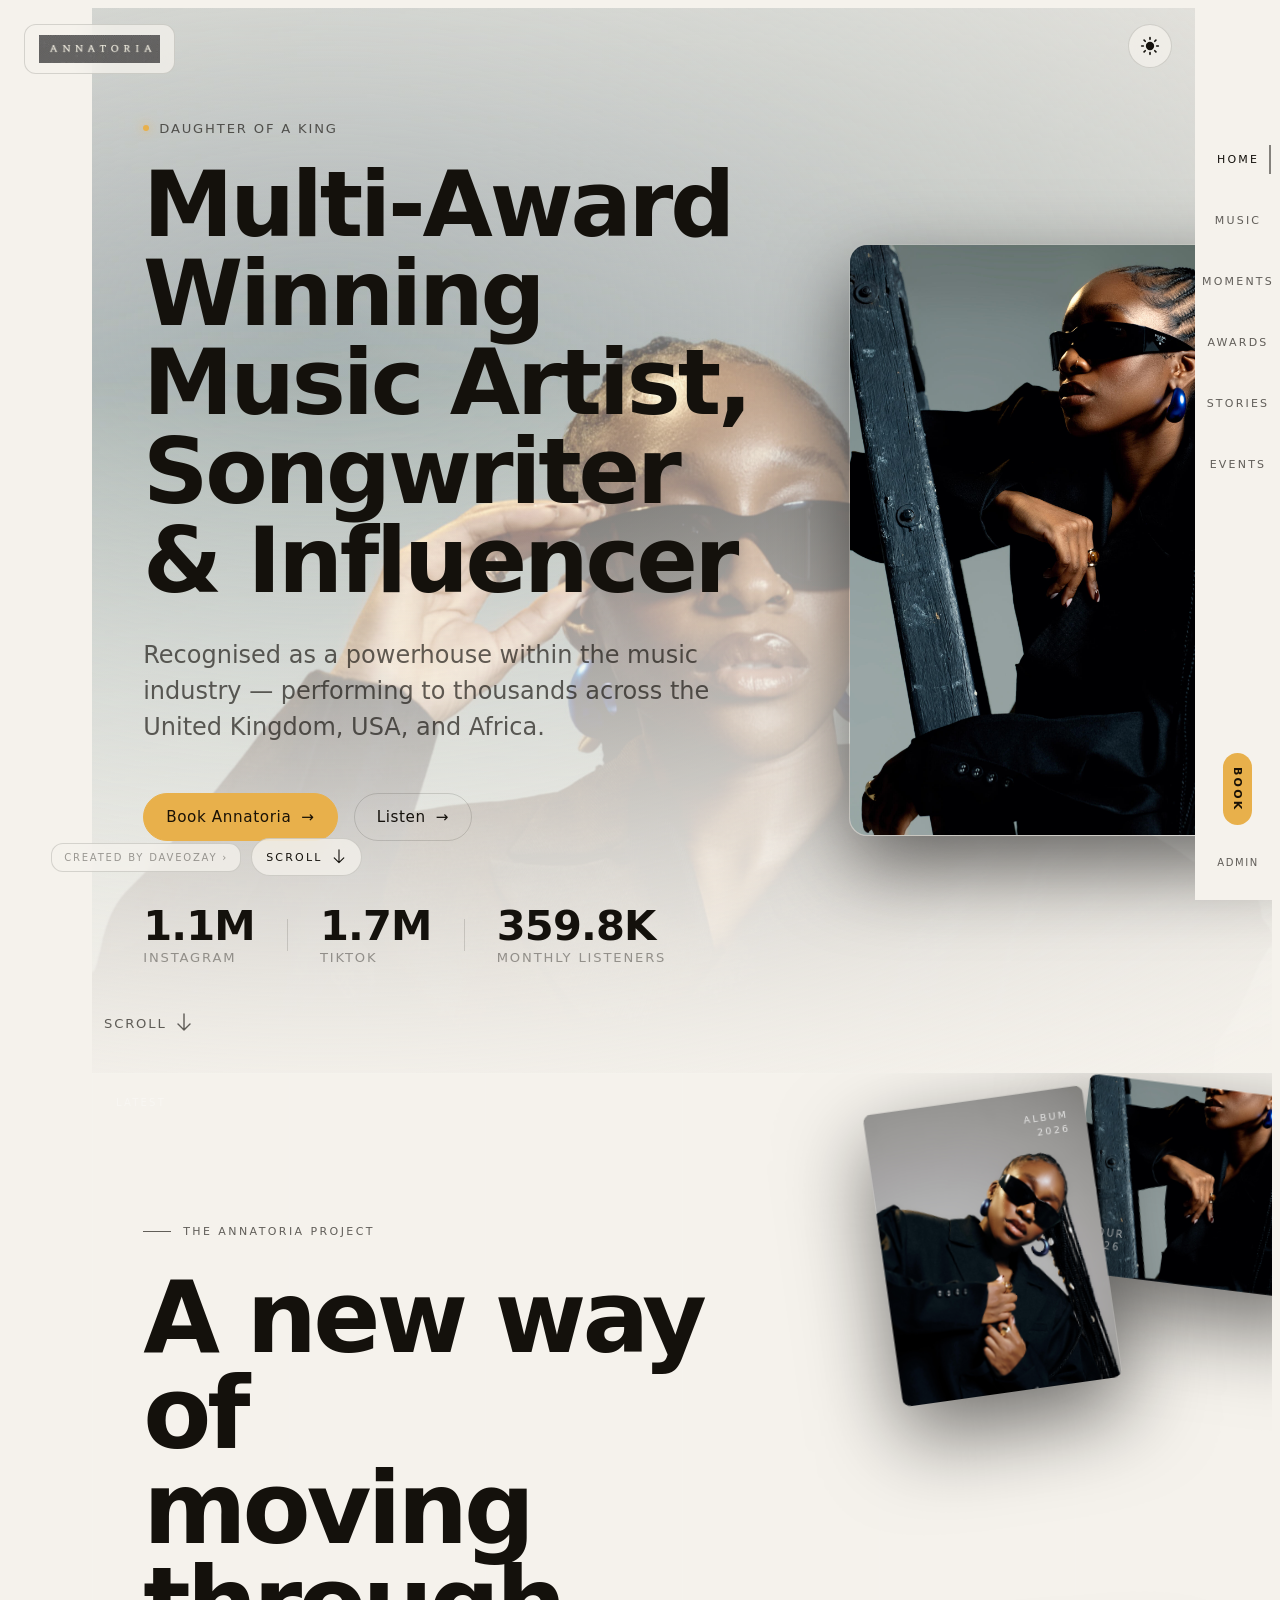
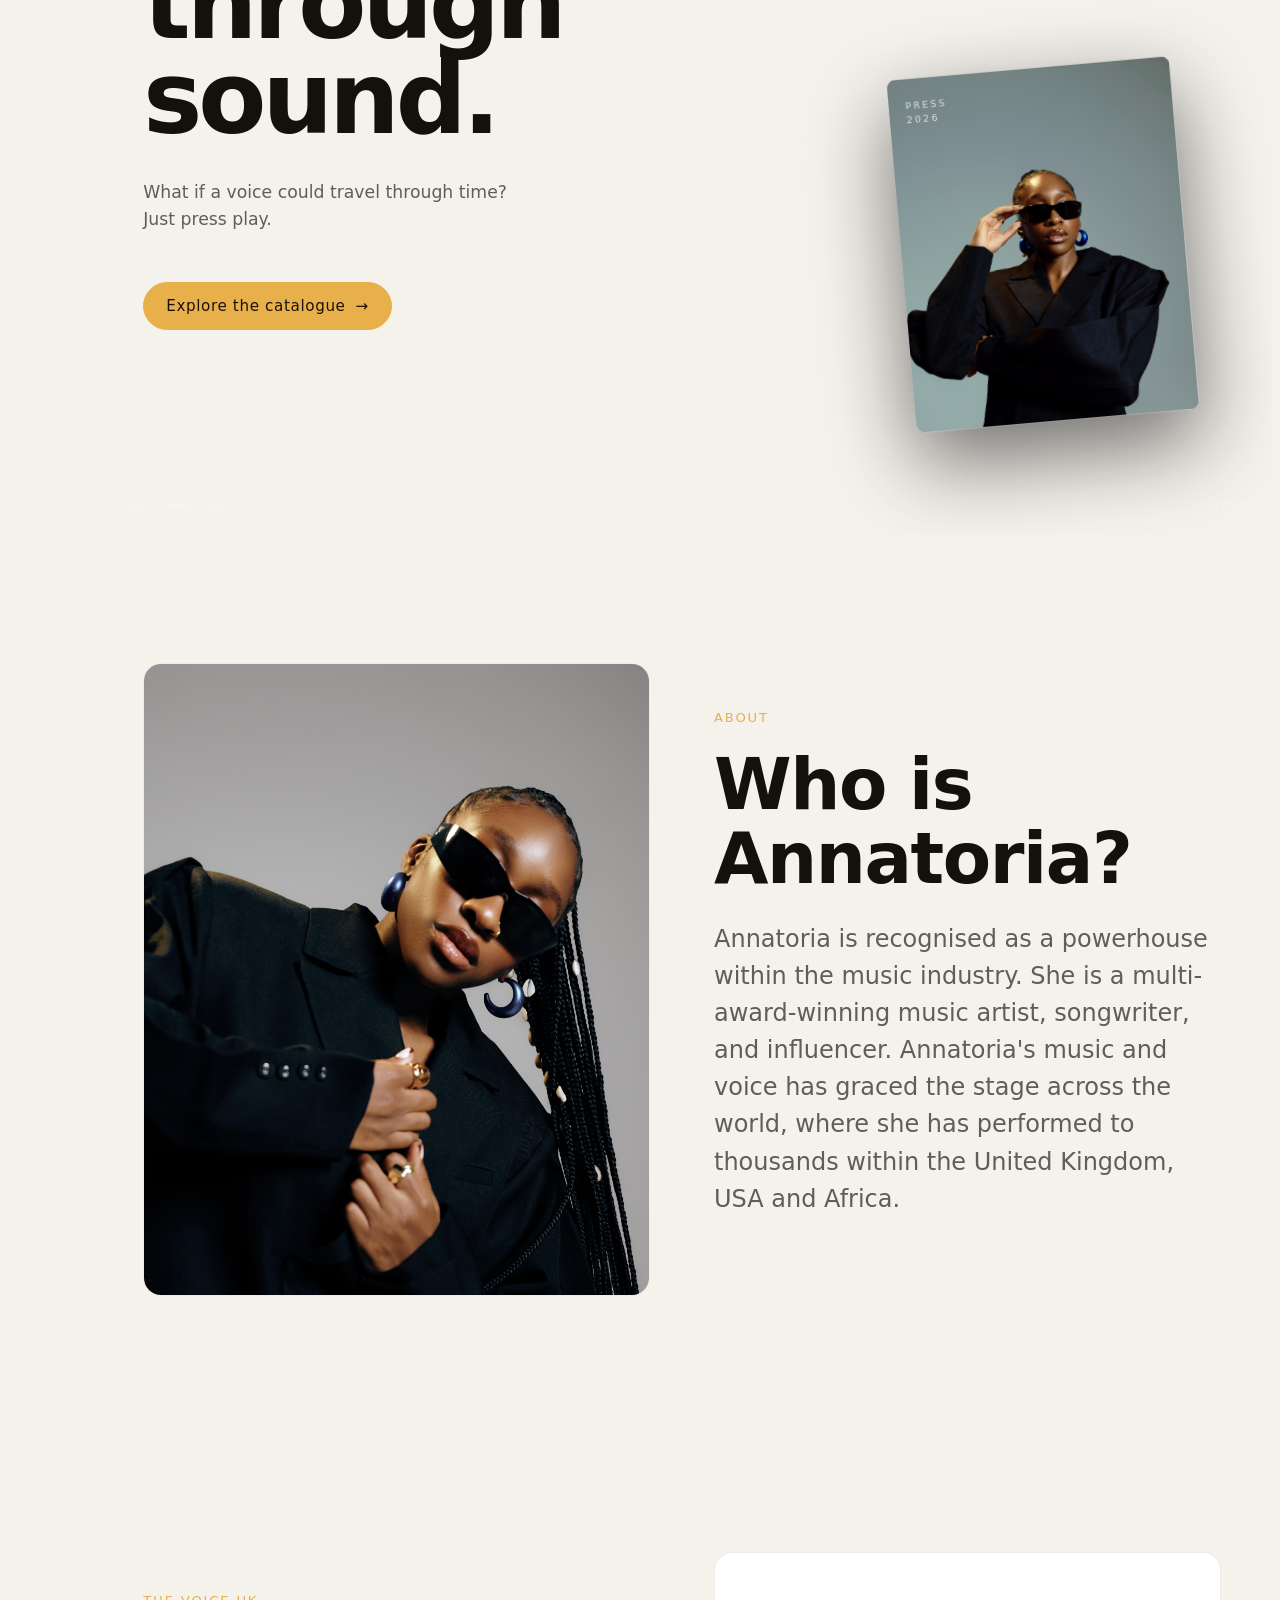
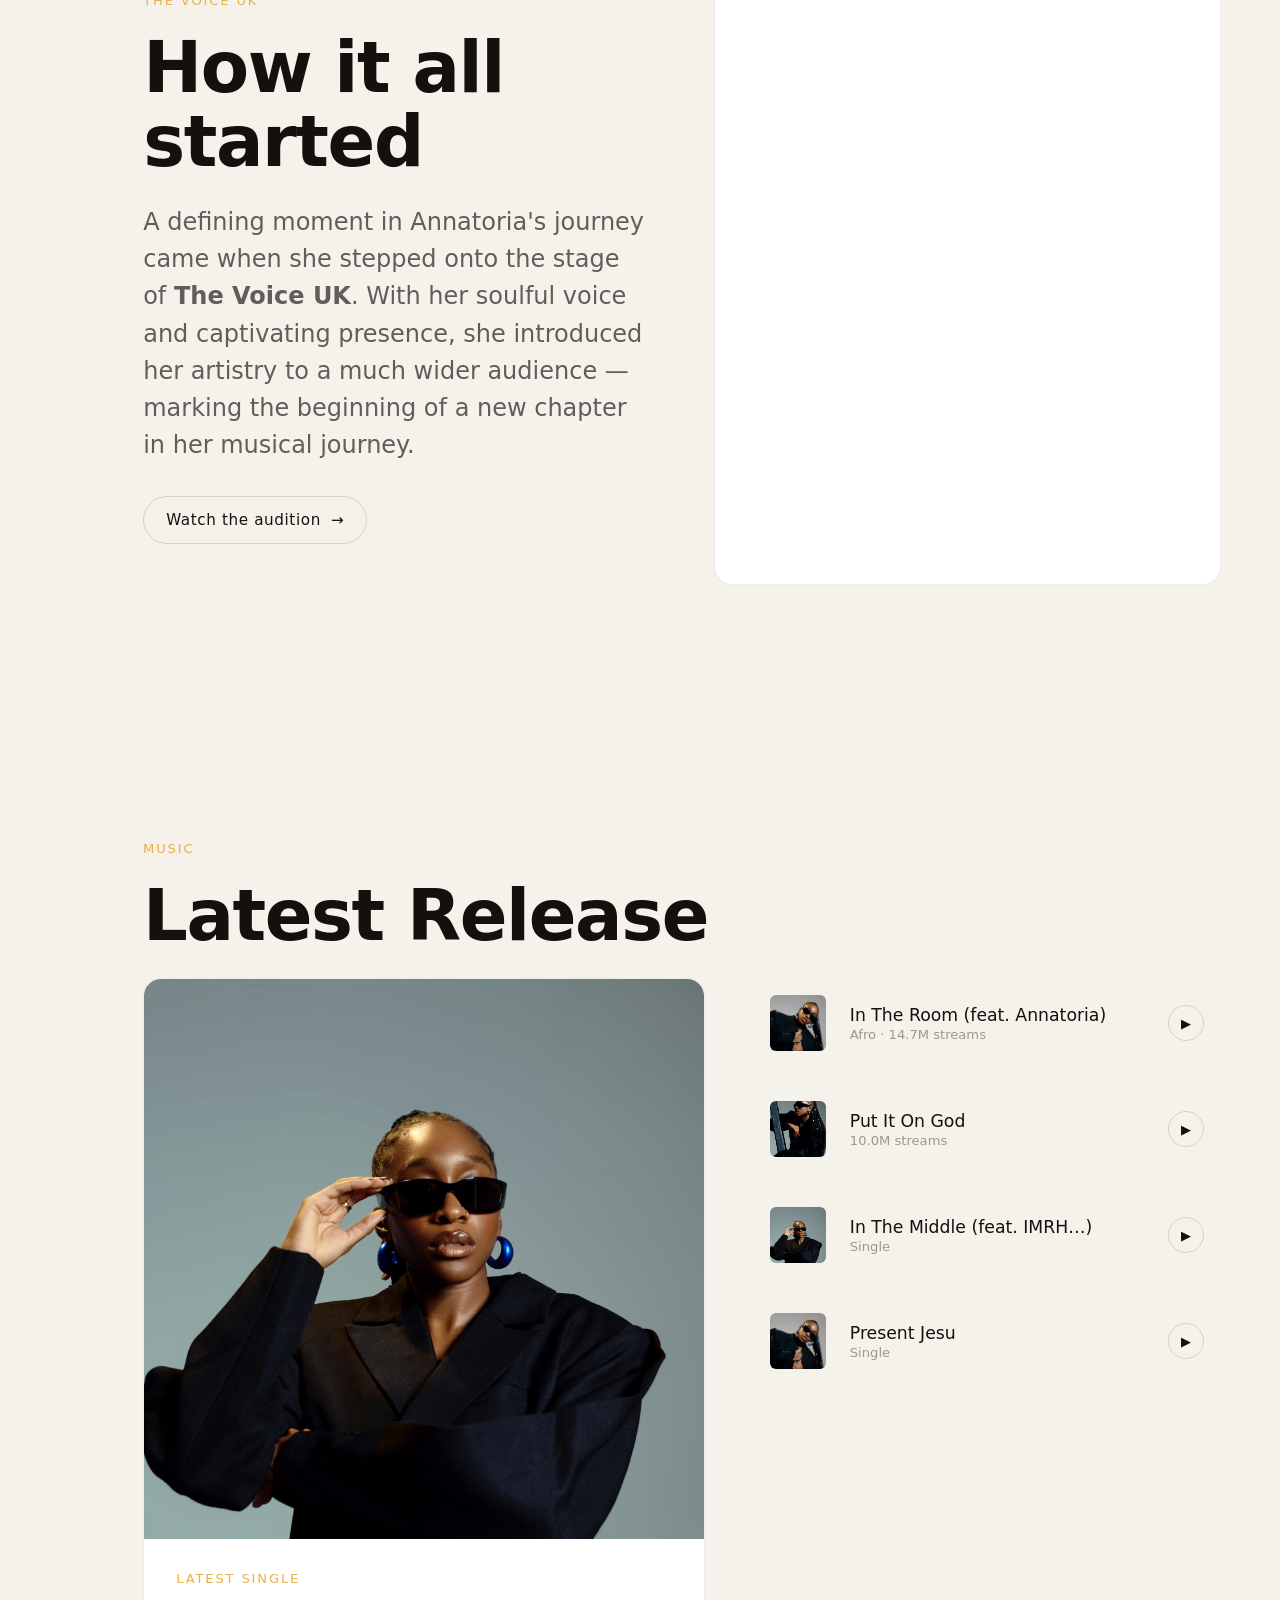
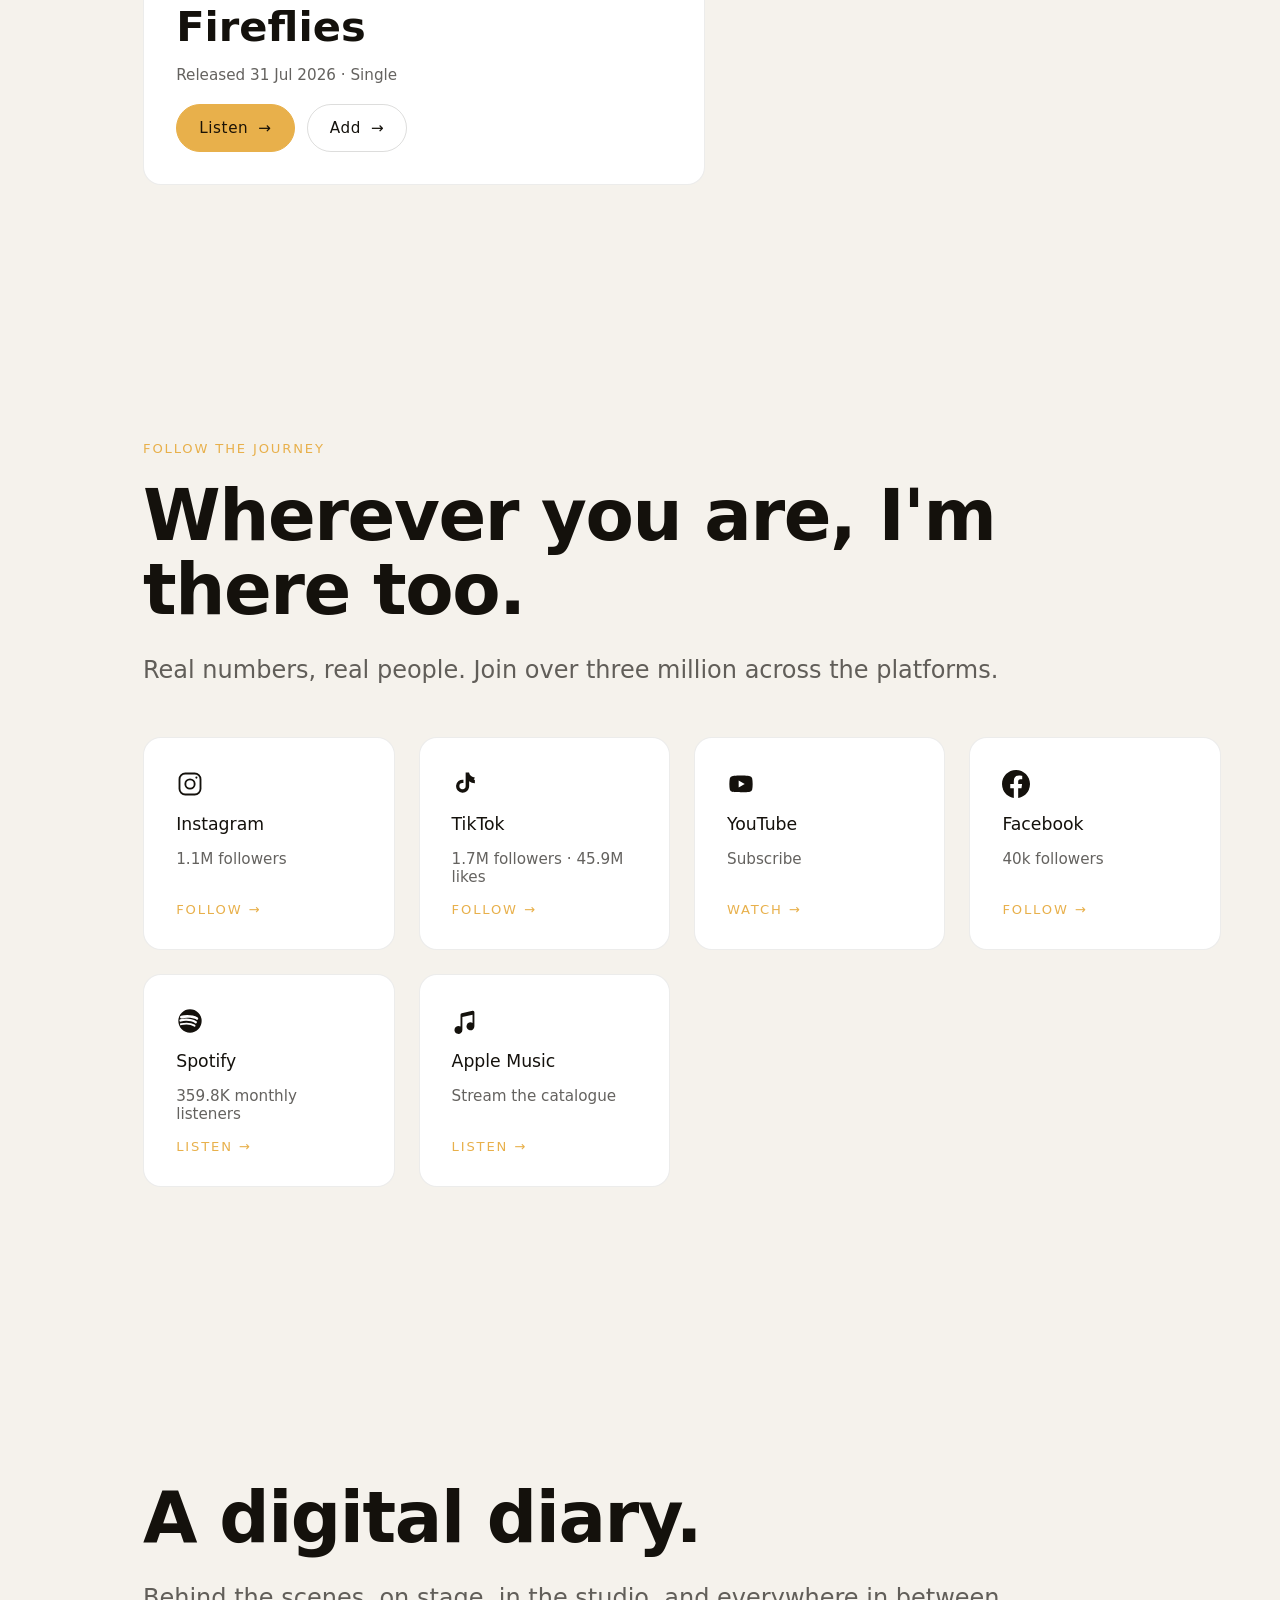
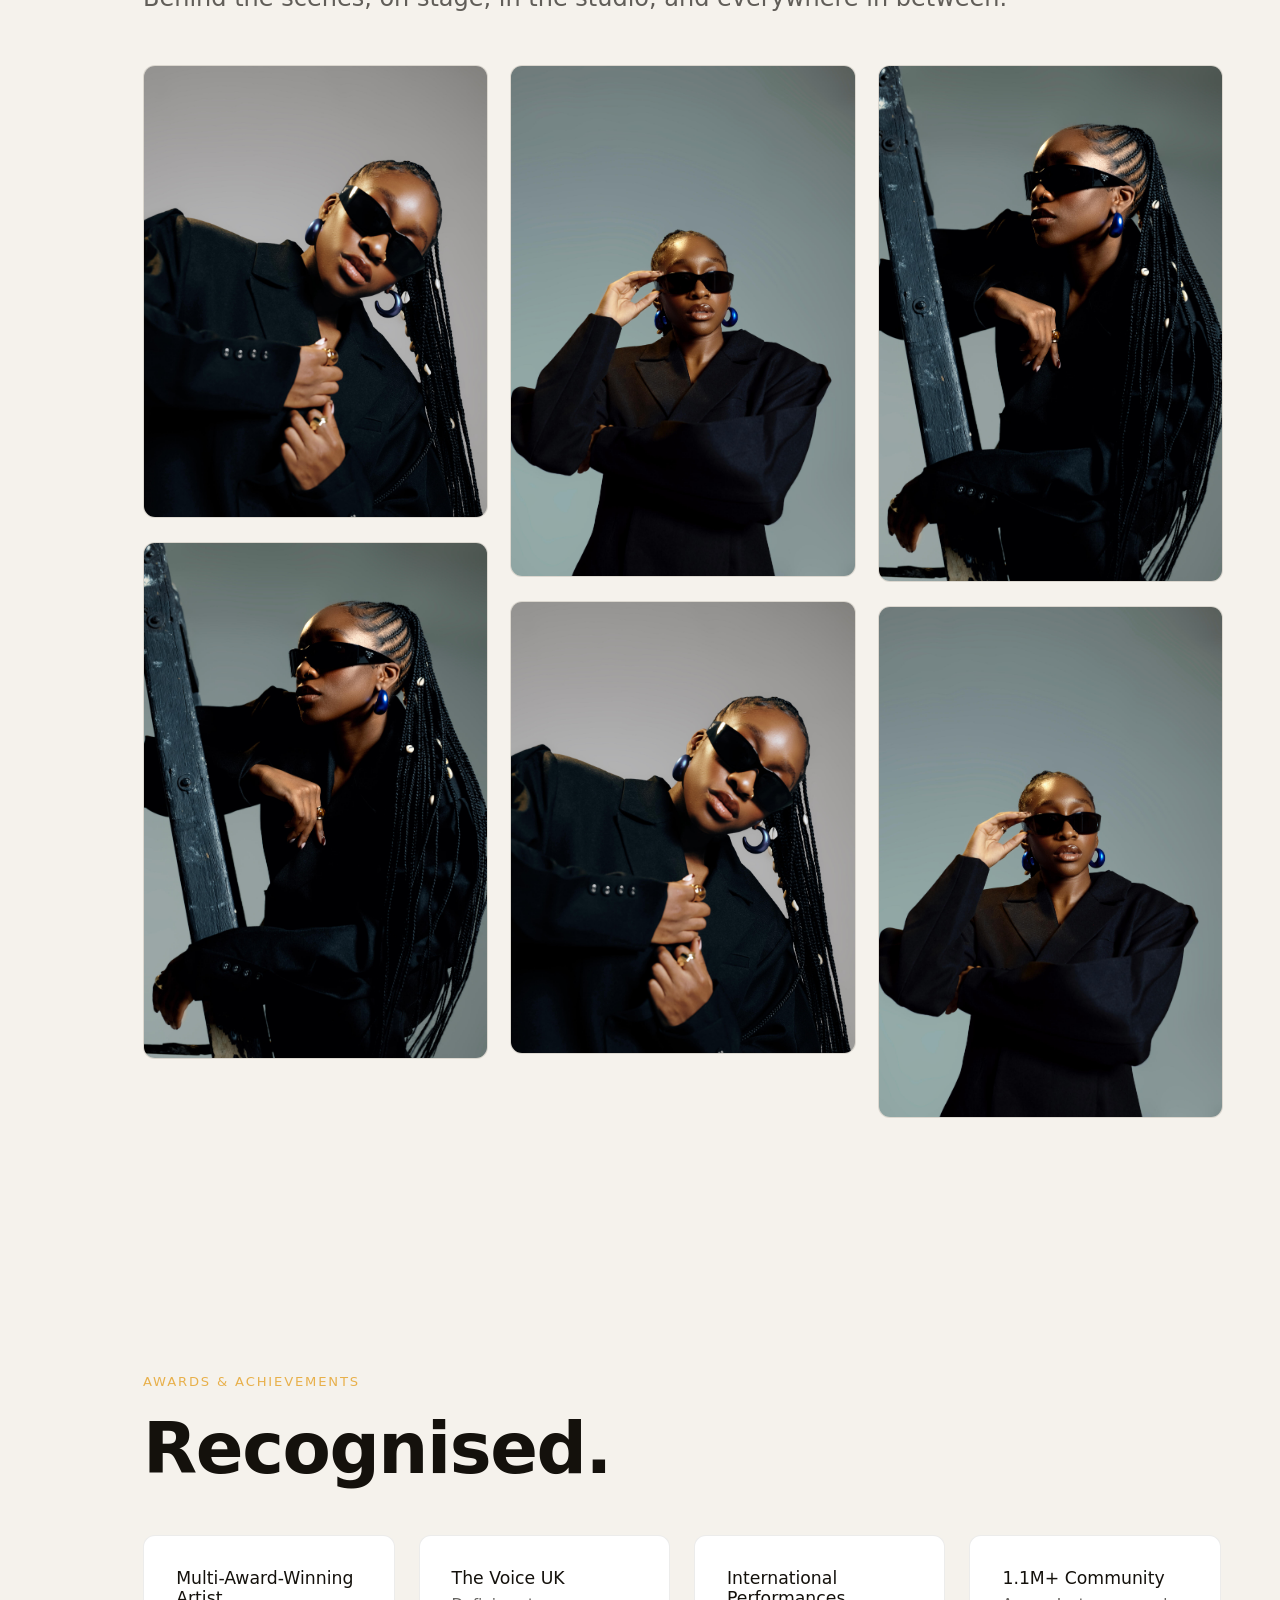
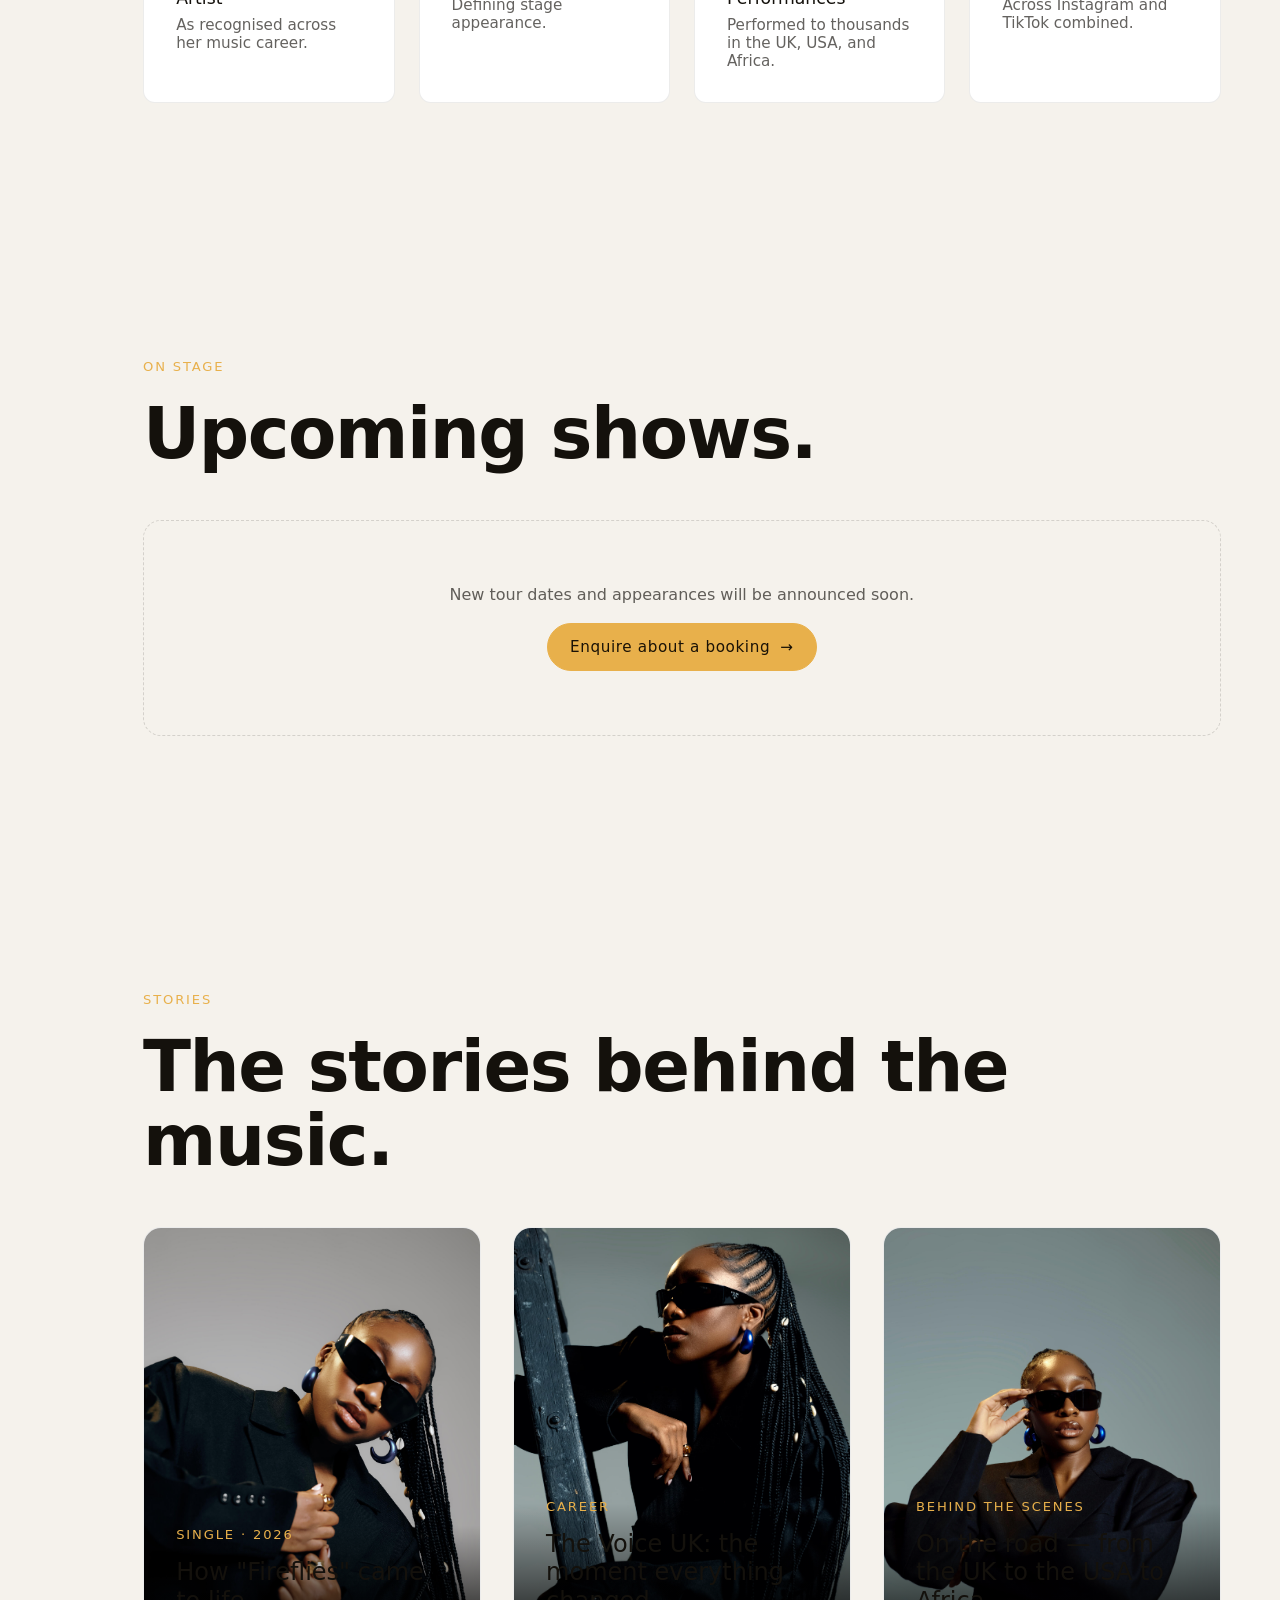
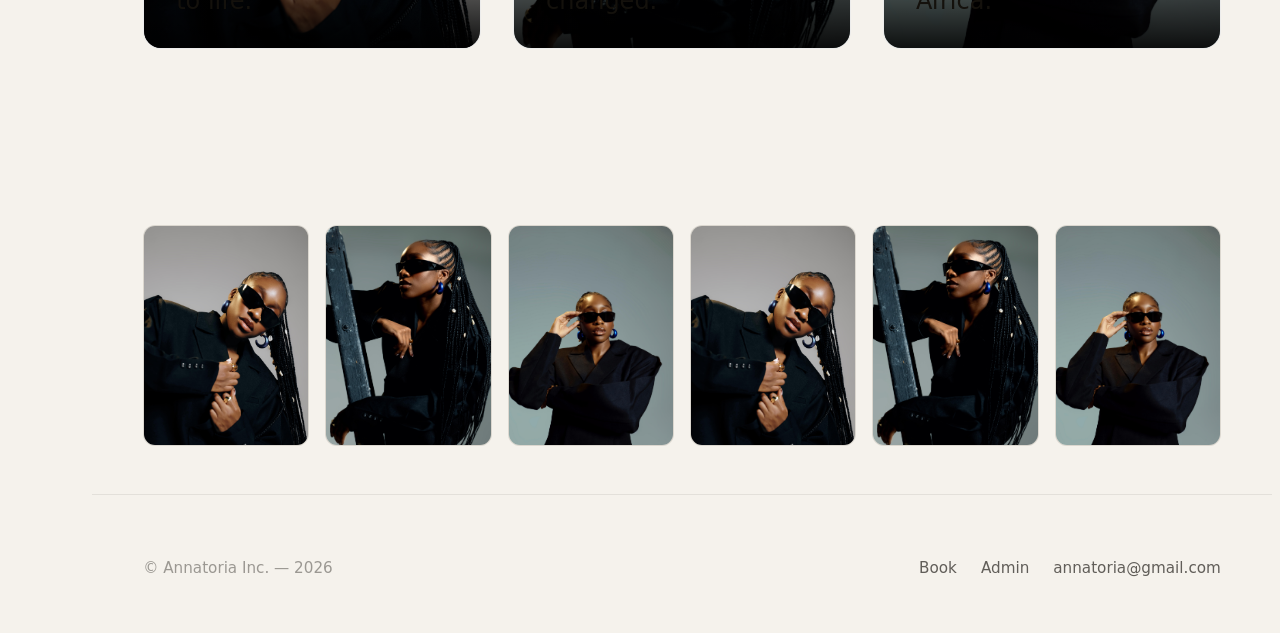
==== commit 1fe90b60: "Update social links" ====
--- a/index.html
+++ b/index.html
@@ -18,7 +18,7 @@
     <meta name="theme-color" content="#0a0a0a" />
     <meta name="color-scheme" content="dark light" />
     <link rel="manifest" href="./manifest.json" />
-    <link rel="canonical" href="https://annatoria.com/" />
+    <link rel="canonical" href="https://annatoria.vercel.app/" />
     <!-- <meta name="google-site-verification" content="PASTE_THE_CODE_HERE" /> -->
 
     <link
@@ -45,10 +45,10 @@
       property="og:description"
       content="Multi-award-winning music artist, songwriter, and influencer. Performing to thousands across the UK, USA, and Africa."
     />
-    <meta property="og:url" content="https://annatoria.com/" />
+    <meta property="og:url" content="https://annatoria.vercel.app/" />
     <meta
       property="og:image"
-      content="https://annatoria.com/assets/mains/Anna_Loading-page1.png"
+      content="https://annatoria.vercel.app/assets/mains/Anna_Loading-page1.png"
     />
     <meta property="og:image:width" content="1200" />
     <meta property="og:image:height" content="630" />
@@ -72,8 +72,8 @@
         "name": "Annatoria",
         "alternateName": ["Daughter of A King"],
         "description": "Multi-award-winning music artist, songwriter, and influencer. Performing to thousands across the UK, USA, and Africa.",
-        "url": "https://annatoria.com/",
-        "image": "https://annatoria.com/assets/mains/anna03.jpg",
+        "url": "https://annatoria.vercel.app/",
+        "image": "https://annatoria.vercel.app/assets/mains/anna03.jpg",
         "genre": ["Gospel", "Afro", "R&B"],
         "sameAs": [
           "https://instagram.com/annatoria__",
@@ -1141,10 +1141,11 @@
             <div class="ann-social__cta">Watch →</div>
           </a>
 
+       
           <!-- Facebook -->
           <a
             class="ann-social__card"
-            href="https://facebook.com/@itsannatoria"
+            href="https://facebook.com/annatoria_"
             target="_blank"
             rel="noopener"
             data-reveal-child
@@ -1156,7 +1157,7 @@
               aria-hidden="true"
             >
               <path
-                d="M21.6 7.2a2.7 2.7 0 0 0-1.9-1.9C18 4.8 12 4.8 12 4.8s-6 0-7.7.5A2.7 2.7 0 0 0 2.4 7.2 28.3 28.3 0 0 0 2 12a28.3 28.3 0 0 0 .4 4.8 2.7 2.7 0 0 0 1.9 1.9c1.7.5 7.7.5 7.7.5s6 0 7.7-.5a2.7 2.7 0 0 0 1.9-1.9A28.3 28.3 0 0 0 22 12a28.3 28.3 0 0 0-.4-4.8zM10 15V9l5.2 3z"
+                d="M24 12.07C24 5.4 18.63 0 12 0S0 5.4 0 12.07C0 18.1 4.39 23.1 10.13 24v-8.44H7.08v-3.49h3.05V9.41c0-3.02 1.79-4.69 4.53-4.69 1.31 0 2.68.24 2.68.24v2.97h-1.51c-1.49 0-1.96.93-1.96 1.89v2.25h3.33l-.53 3.49h-2.8V24C19.61 23.1 24 18.1 24 12.07z"
               />
             </svg>
             <div class="ann-social__name">Facebook</div>
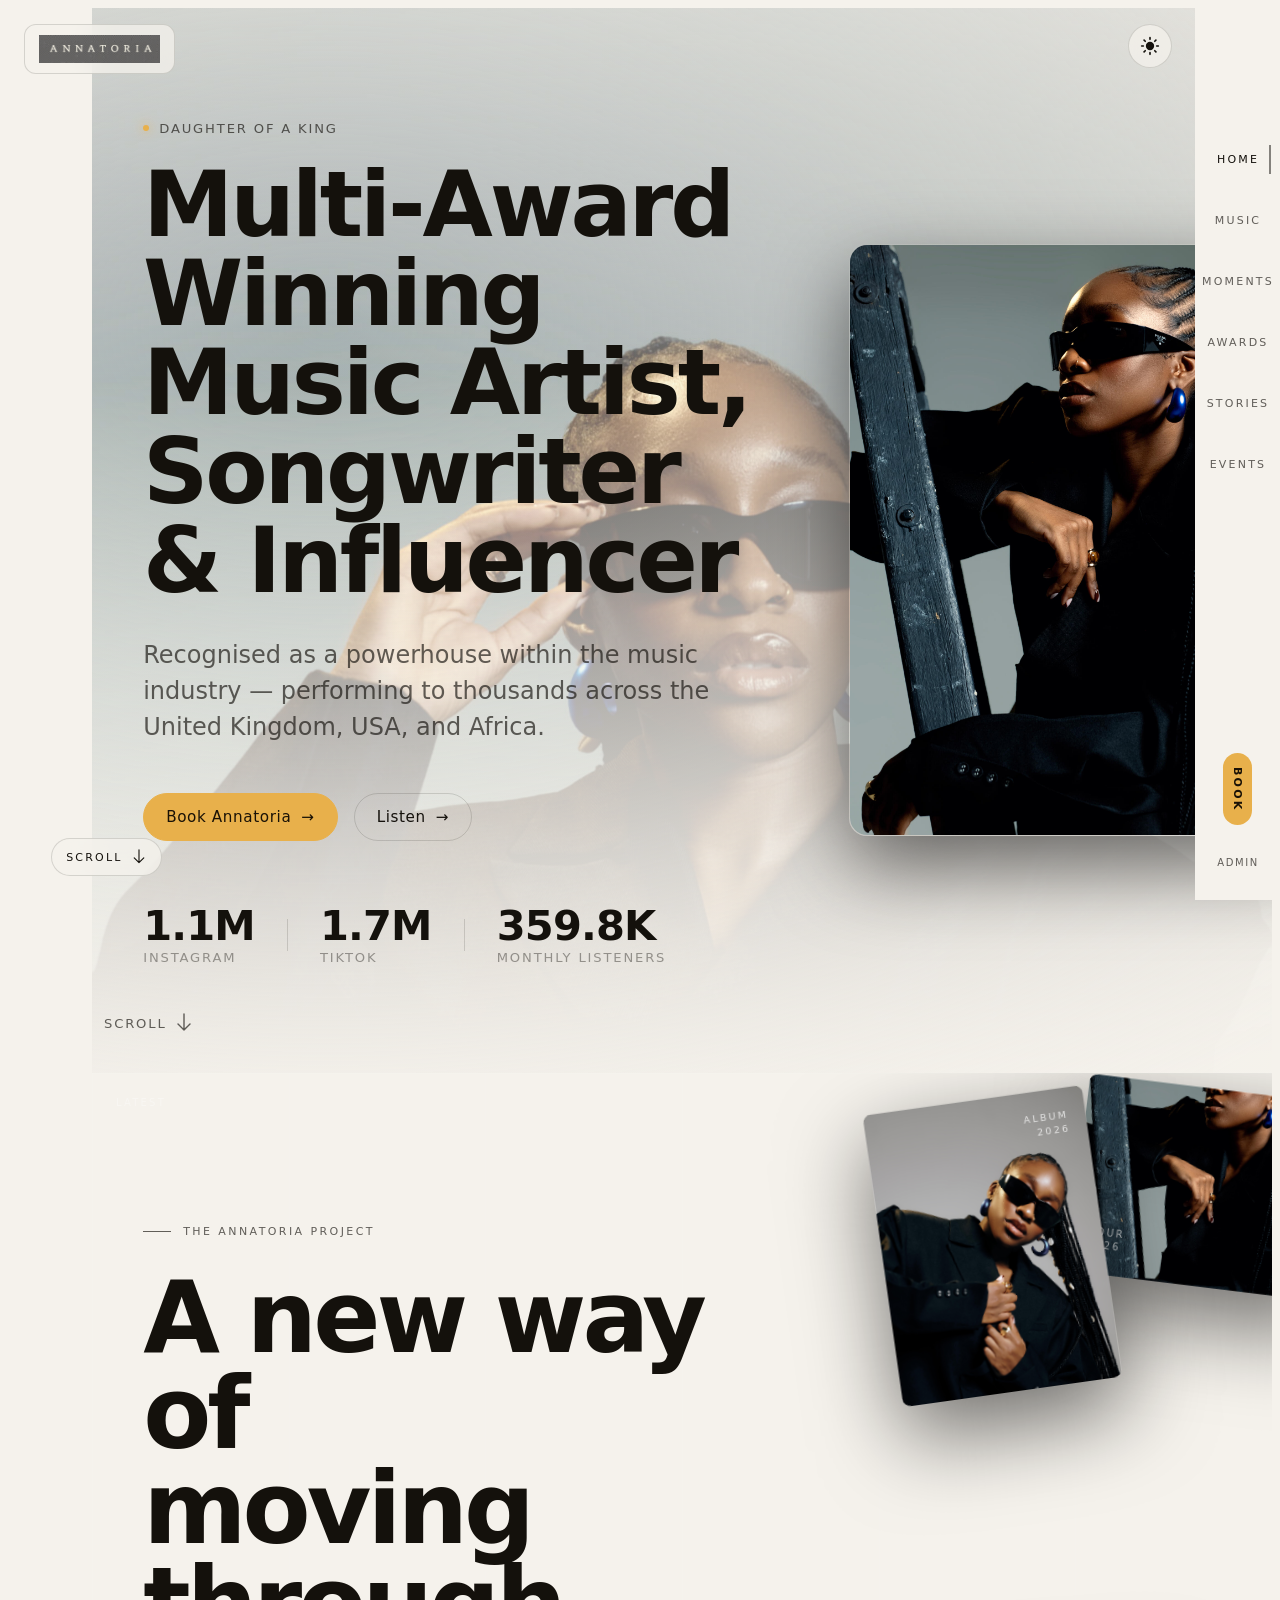
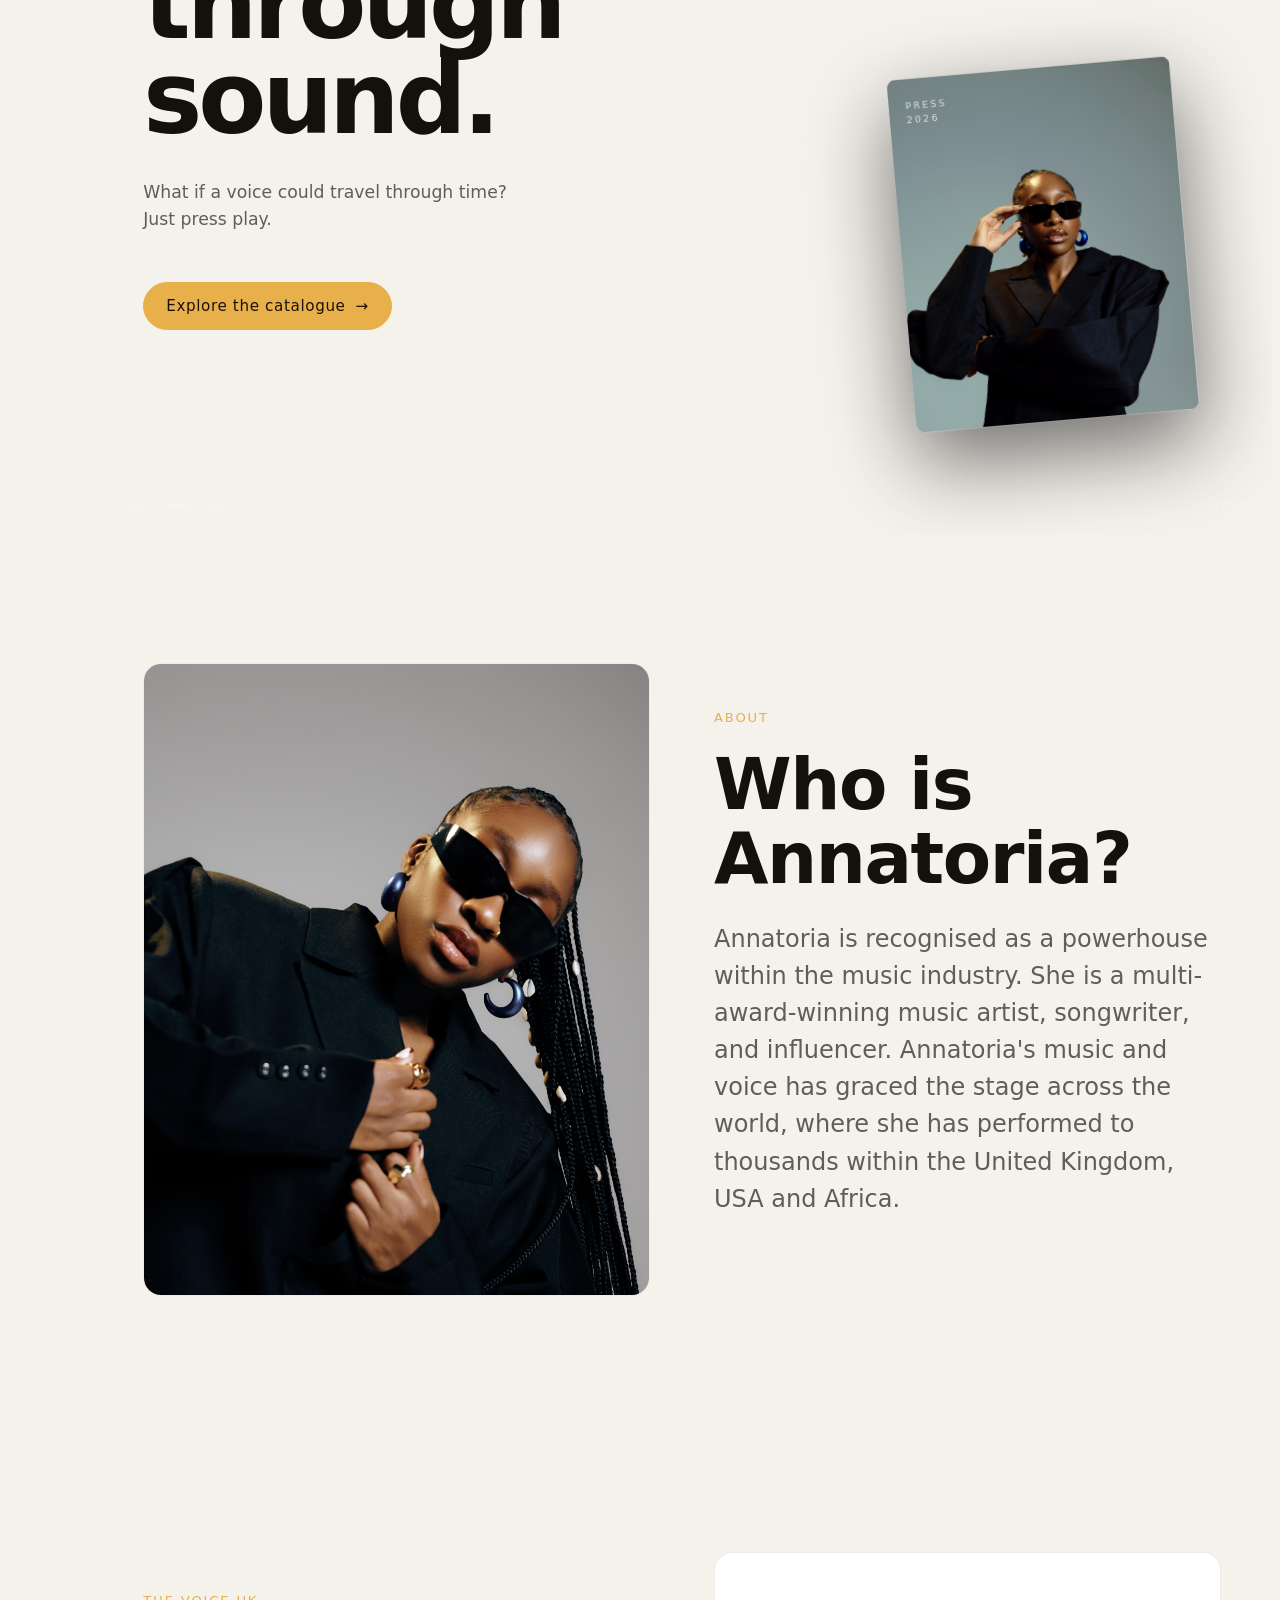
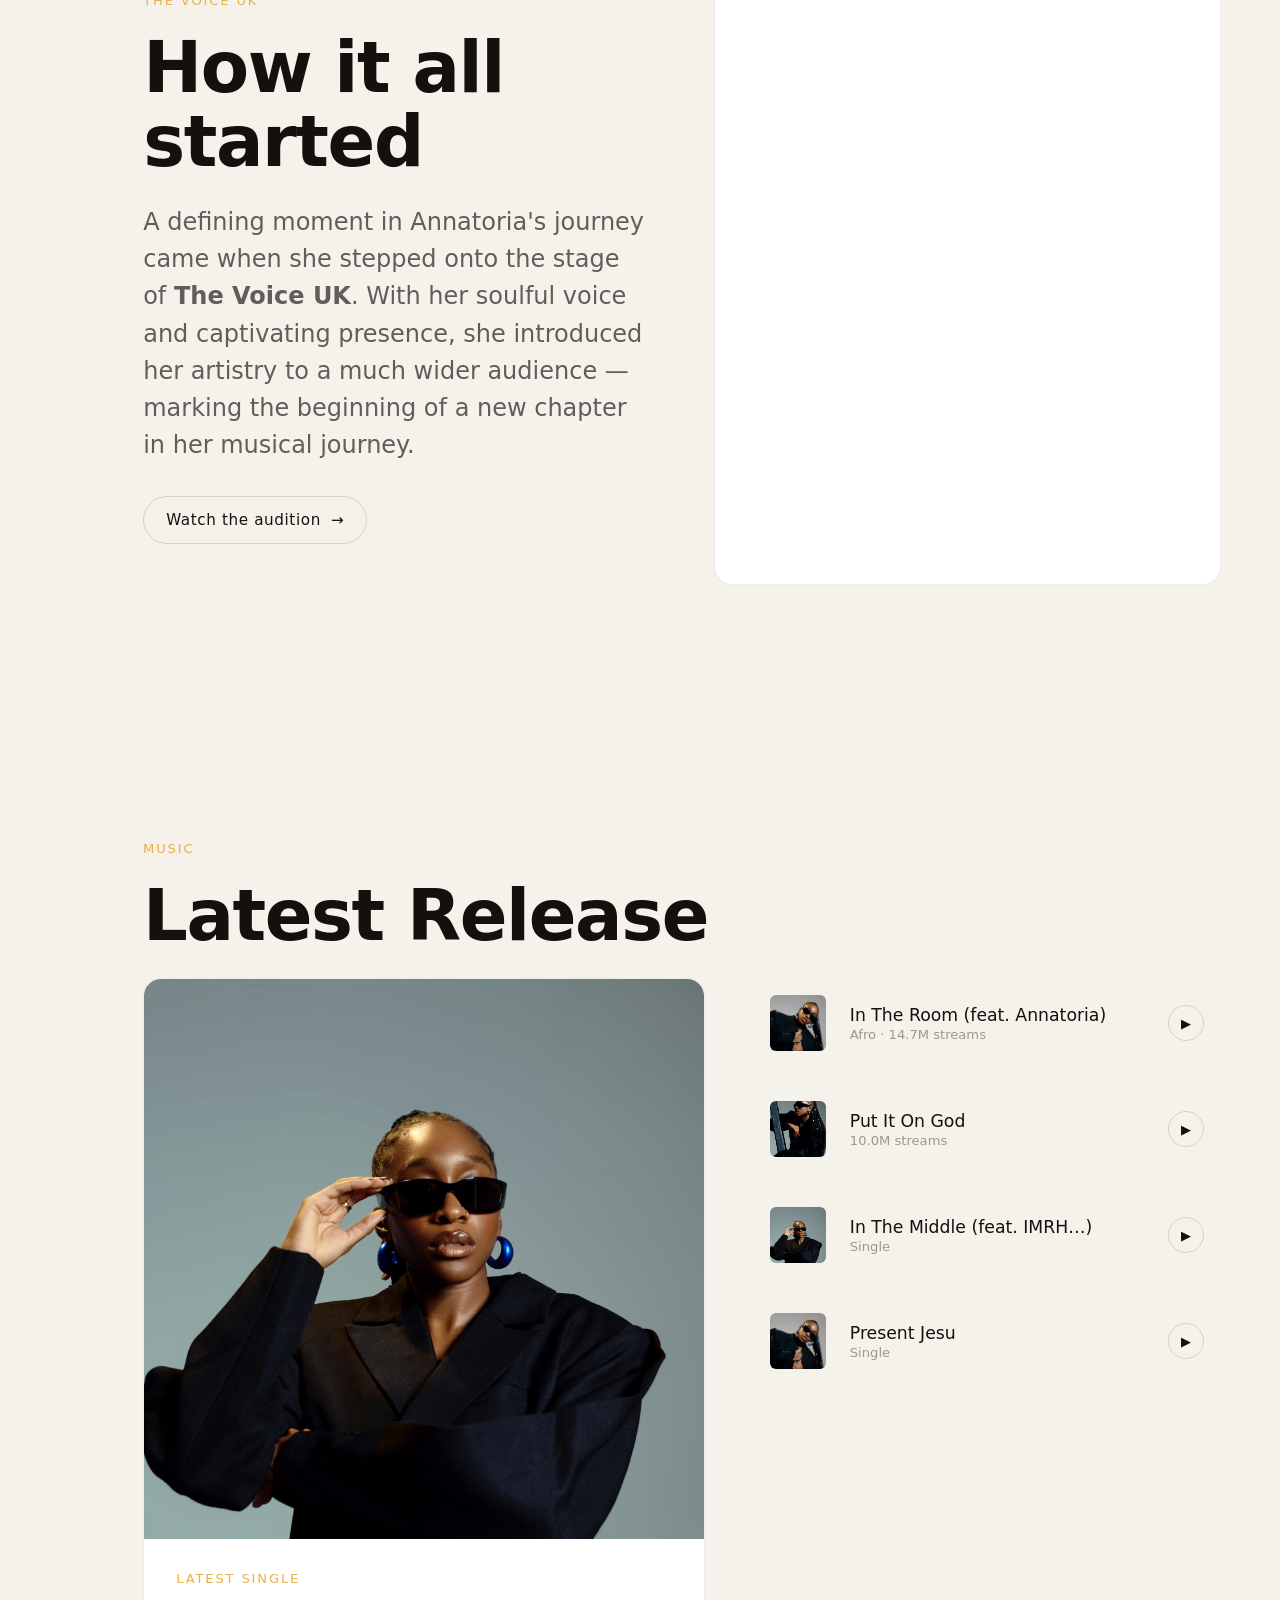
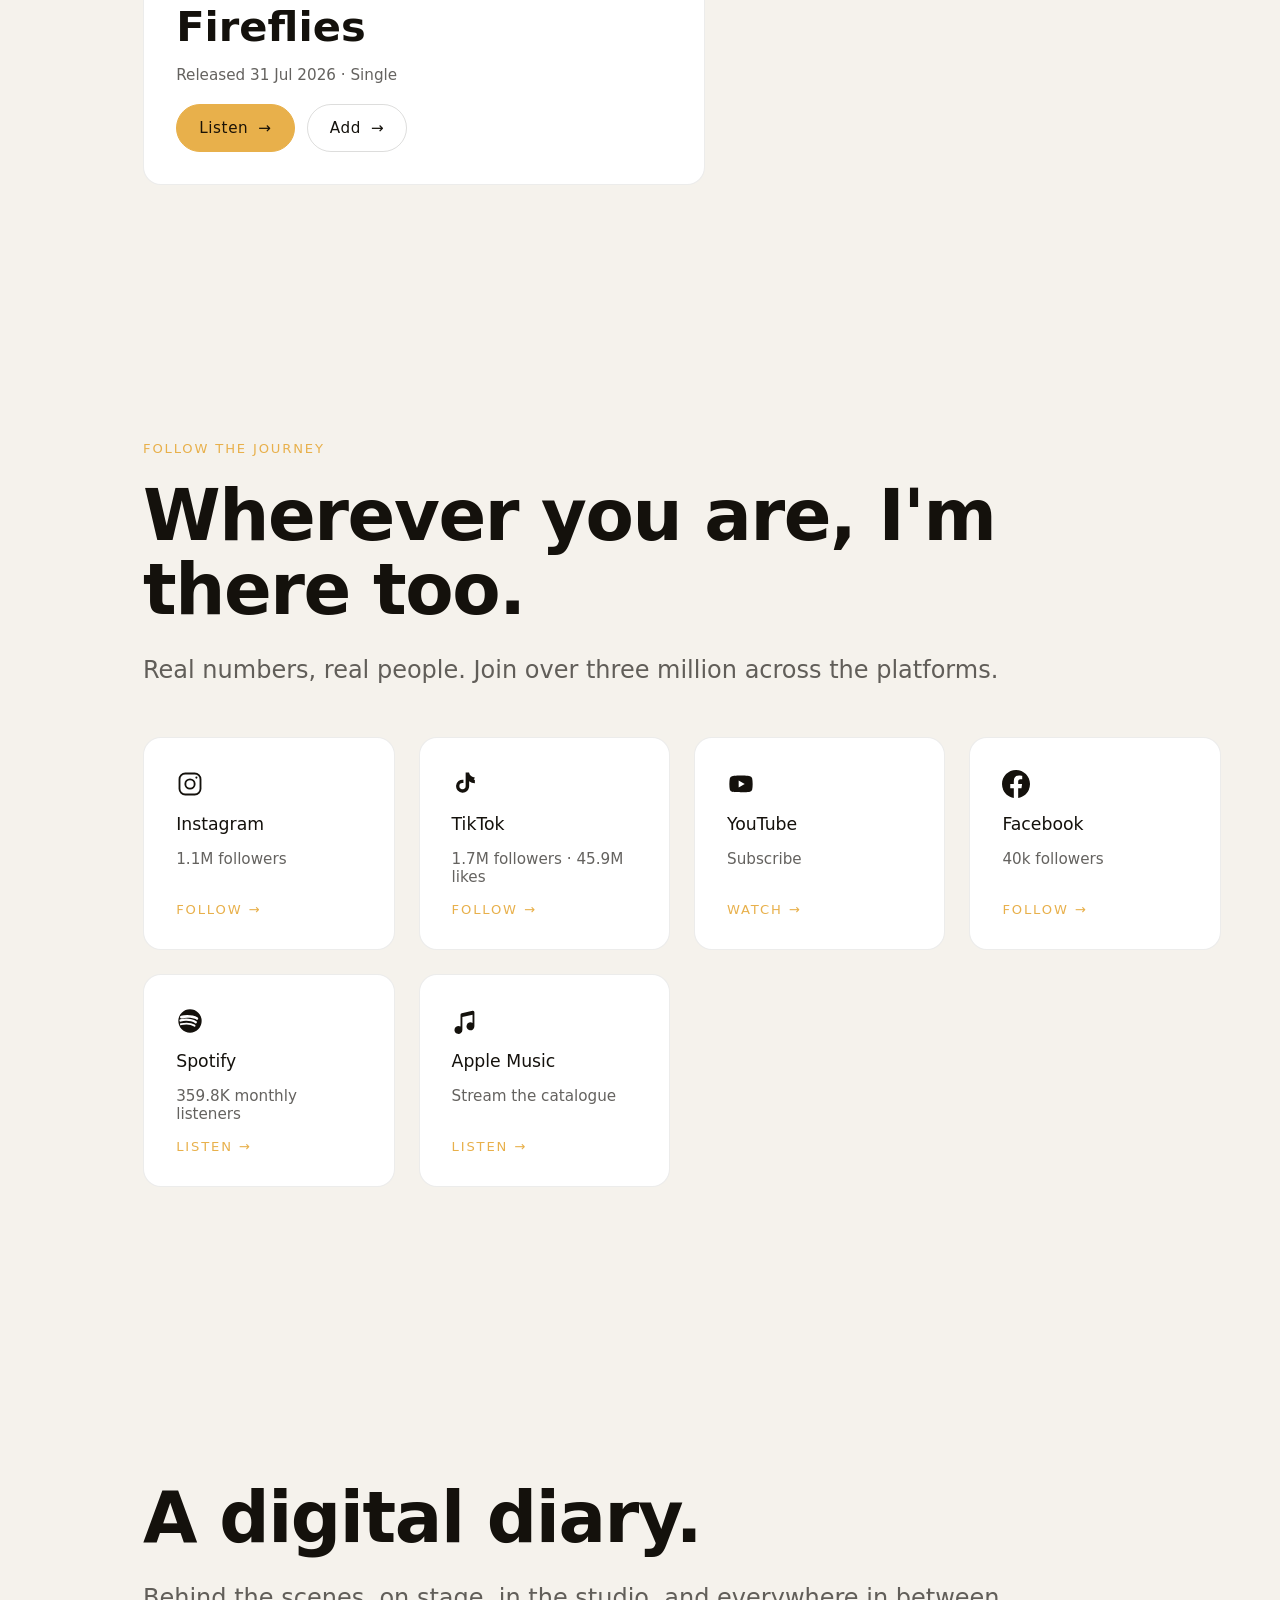
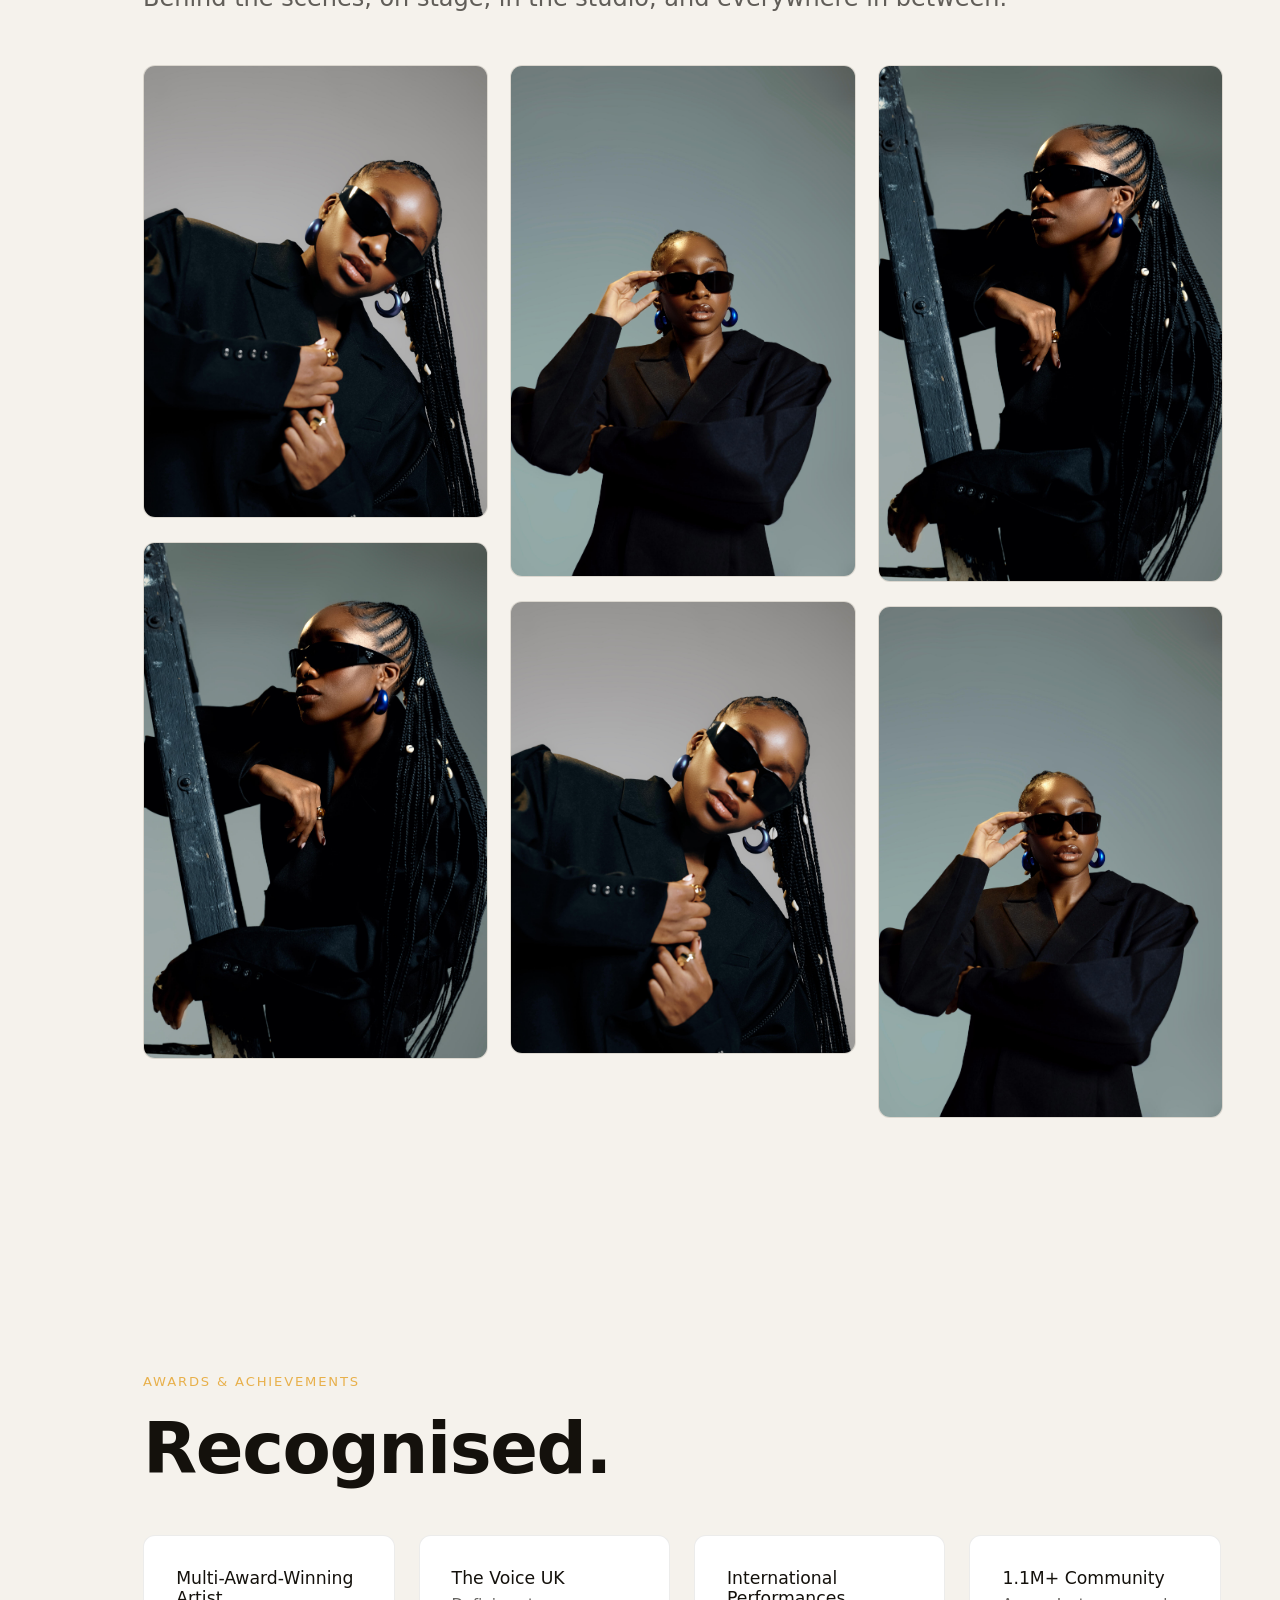
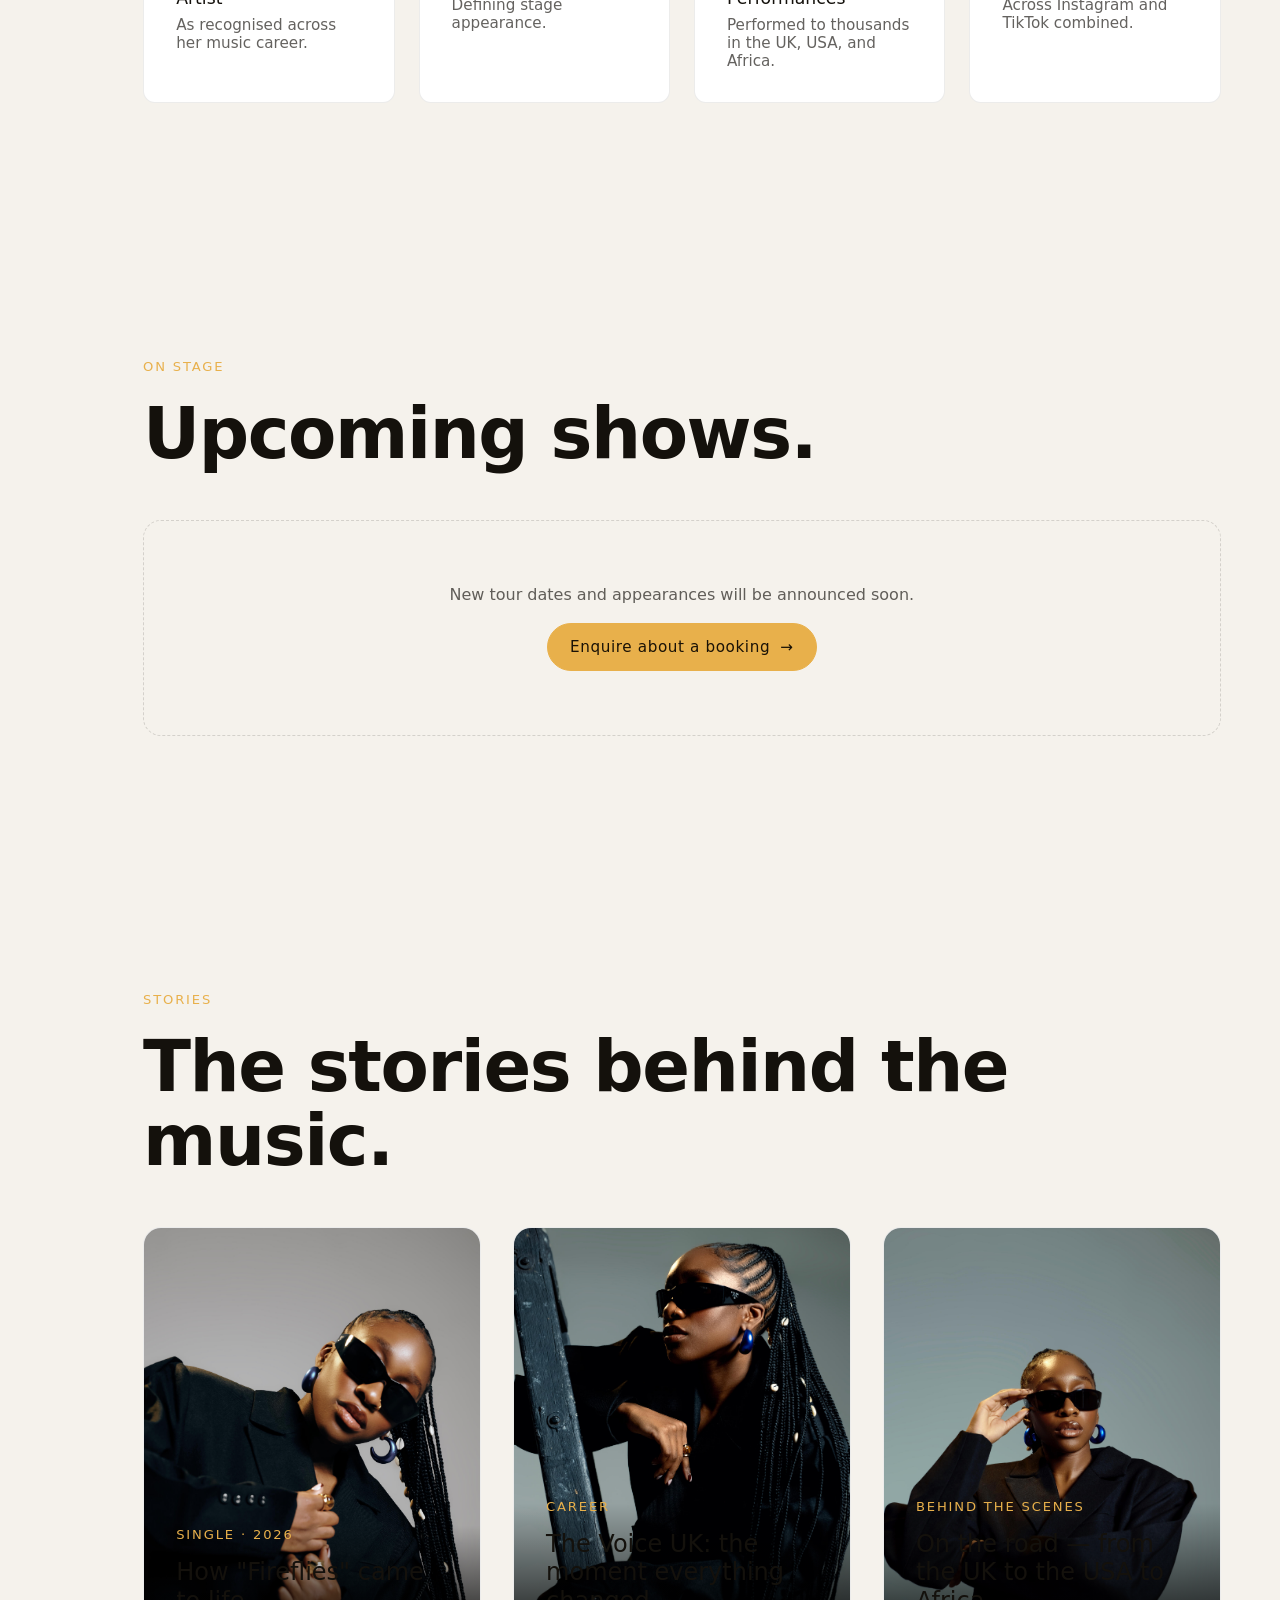
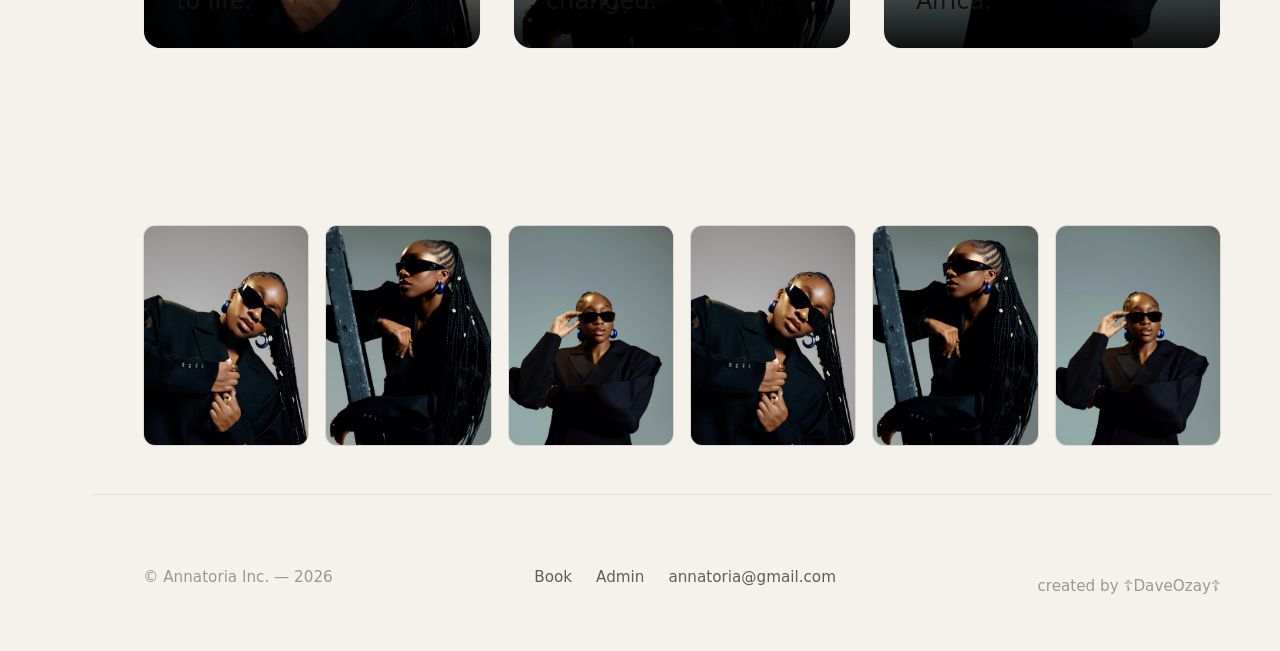
==== commit 8ea570d5: "add <br />Created by ☦DaveOzay☦" ====
--- a/index.html
+++ b/index.html
@@ -1156,7 +1156,7 @@
               fill="currentColor"
               aria-hidden="true"
             >
-              <path
+              <path 
                 d="M24 12.07C24 5.4 18.63 0 12 0S0 5.4 0 12.07C0 18.1 4.39 23.1 10.13 24v-8.44H7.08v-3.49h3.05V9.41c0-3.02 1.79-4.69 4.53-4.69 1.31 0 2.68.24 2.68.24v2.97h-1.51c-1.49 0-1.96.93-1.96 1.89v2.25h3.33l-.53 3.49h-2.8V24C19.61 23.1 24 18.1 24 12.07z"
               />
             </svg>
@@ -1450,18 +1450,21 @@
           <a href="./admin.html">Admin</a>
           <a href="mailto:annatoria@gmail.com">annatoria@gmail.com</a>
         </div>
+
+
+        <br />created by ☦DaveOzay☦
       </footer>
     </div>
 
     <div class="ann-bottom-left" aria-hidden="false">
-      <a
+      <!-- <a
         href="https://www.instagram.com/super__skills"
         target="_blank"
         class="creator"
         rel="noopener"
       >
         created by Daveozay ›
-      </a>
+      </a> -->
 
       <button class="ann-scroll-cue" aria-label="Scroll to top" data-scroll-cue>
         <span class="ann-scroll-cue__label">Scroll</span>
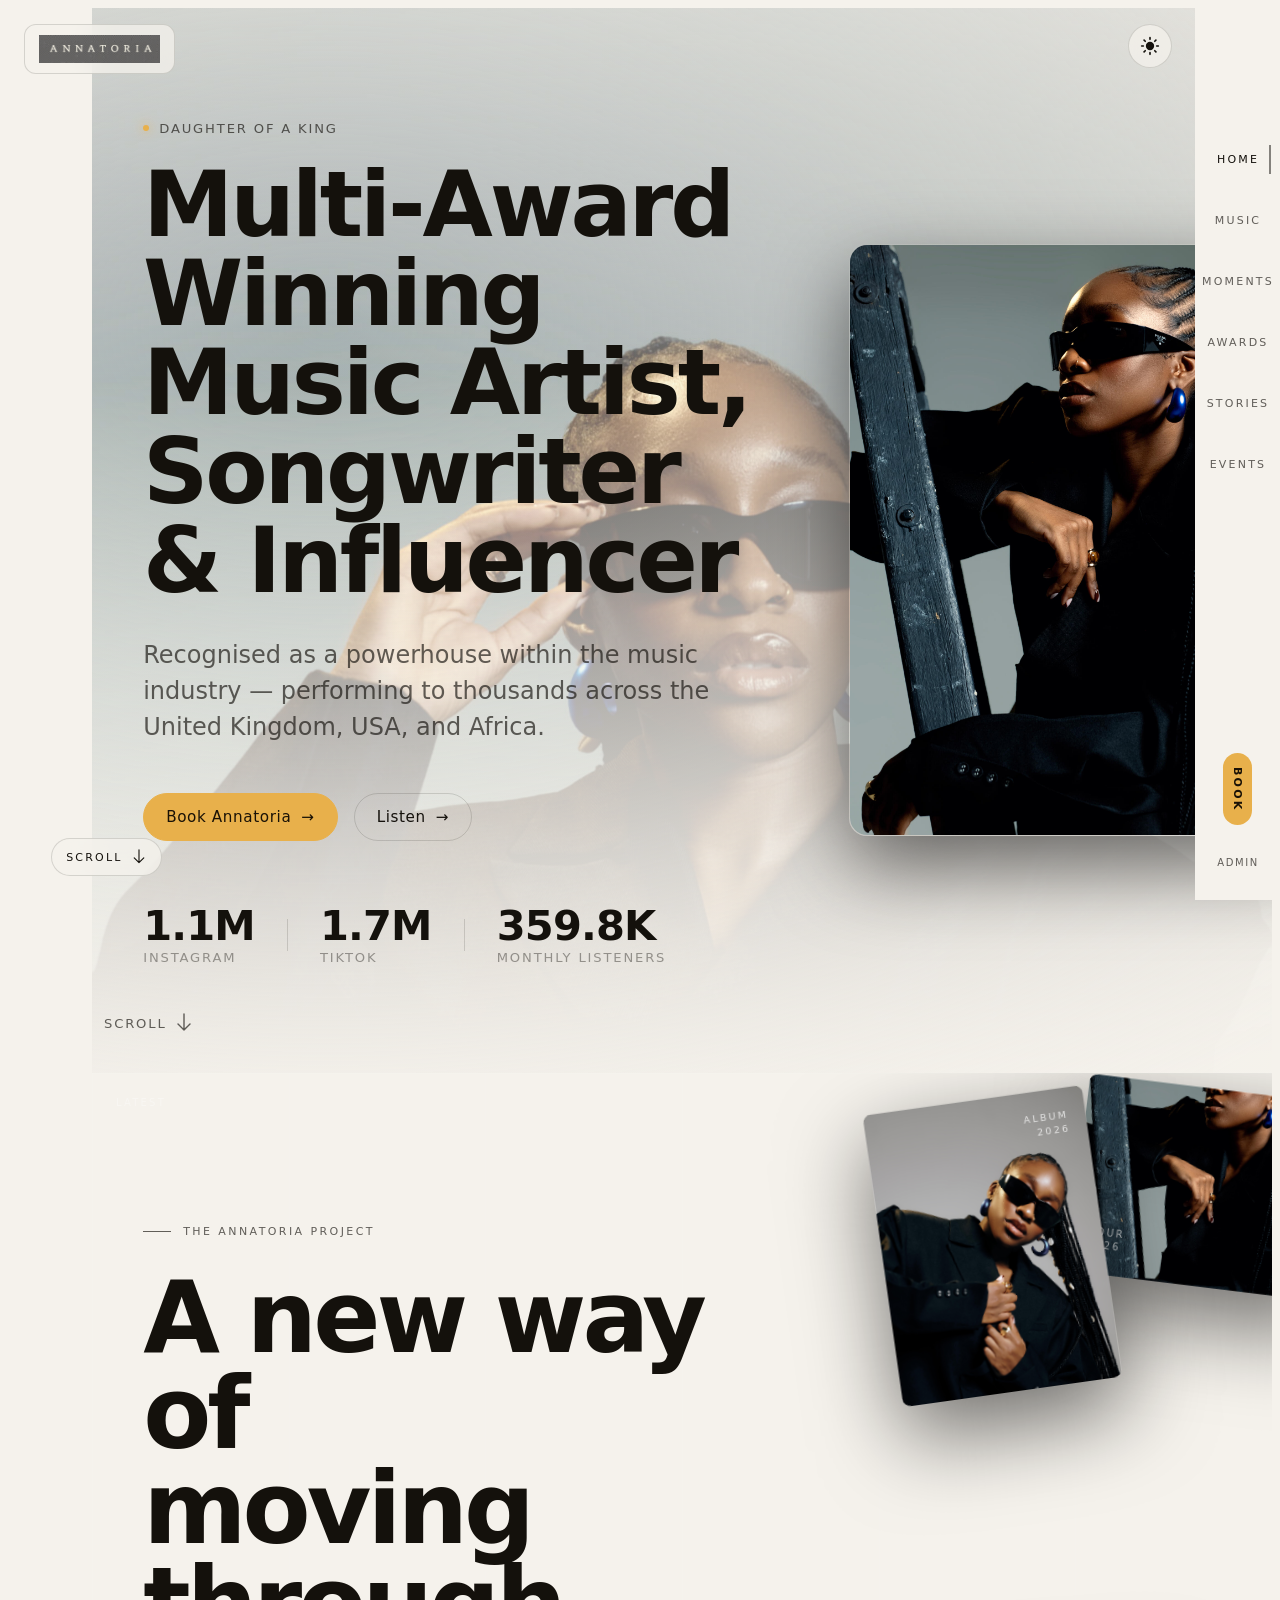
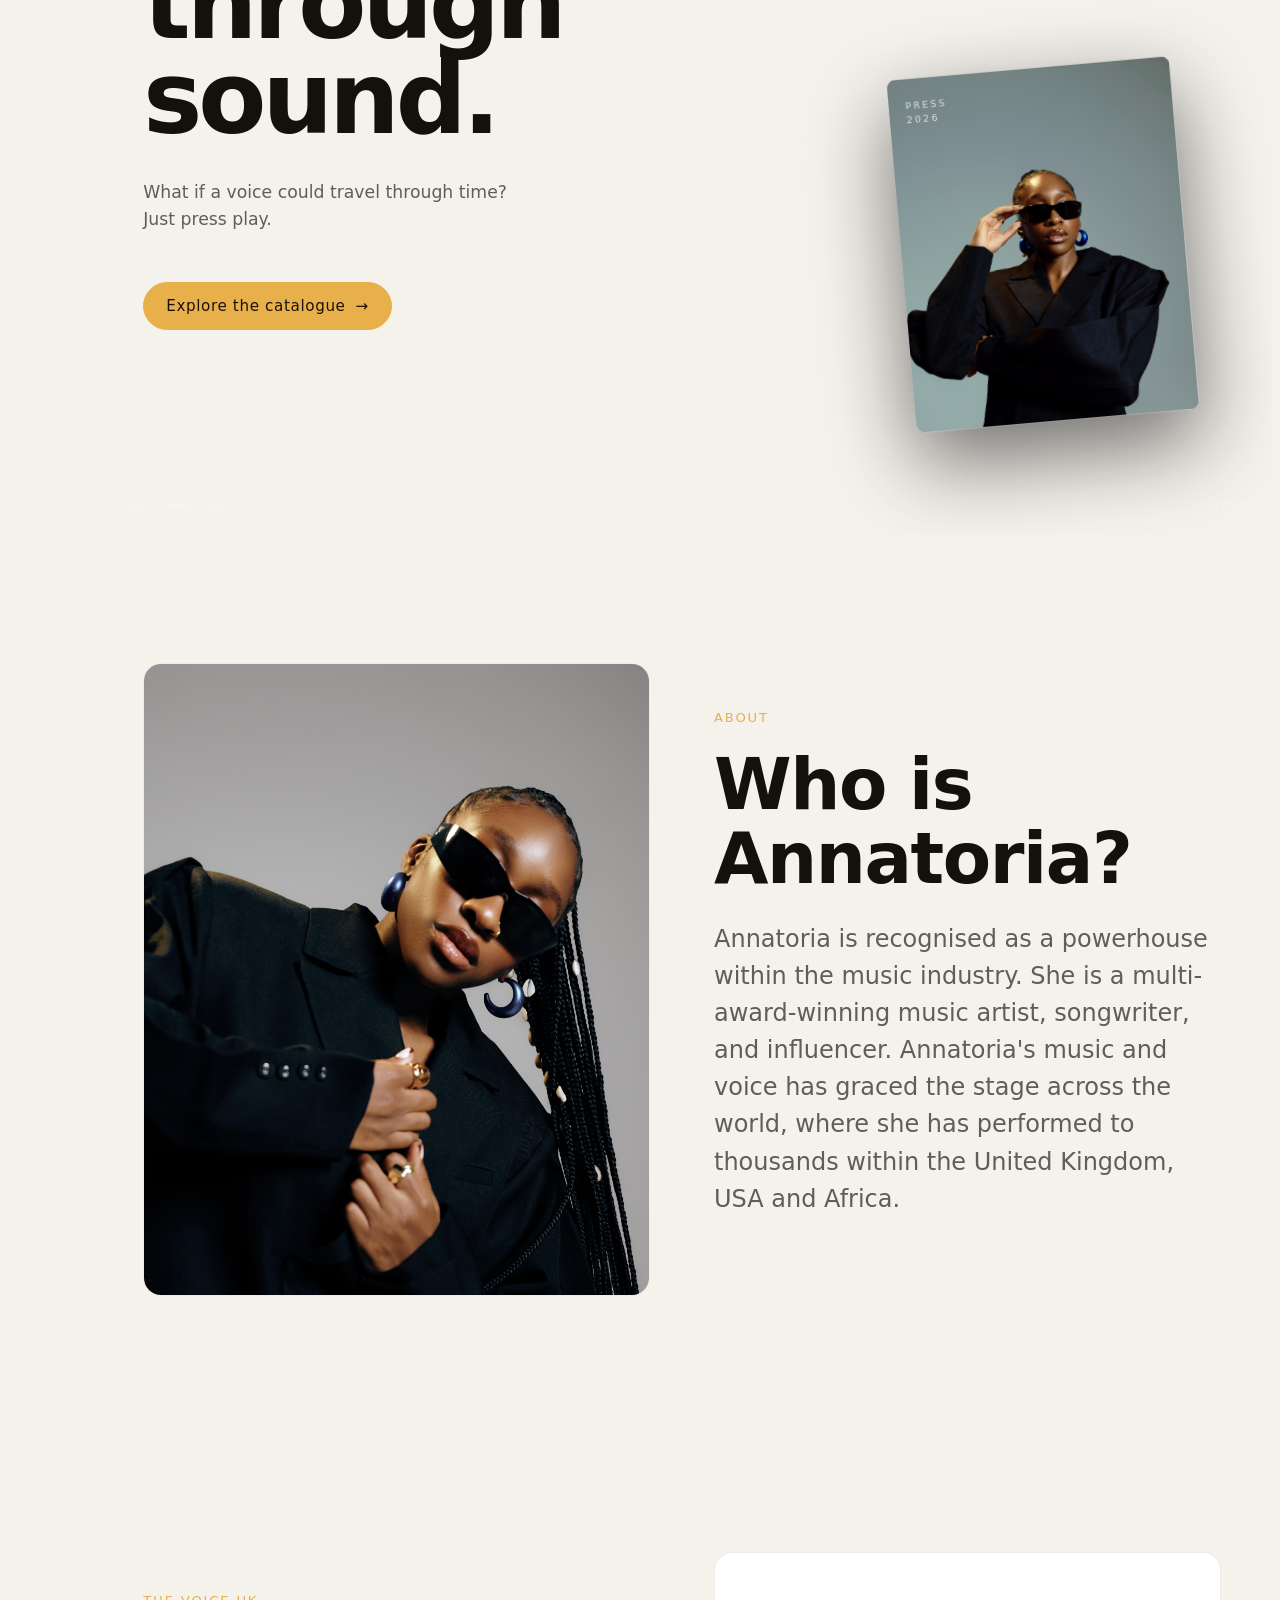
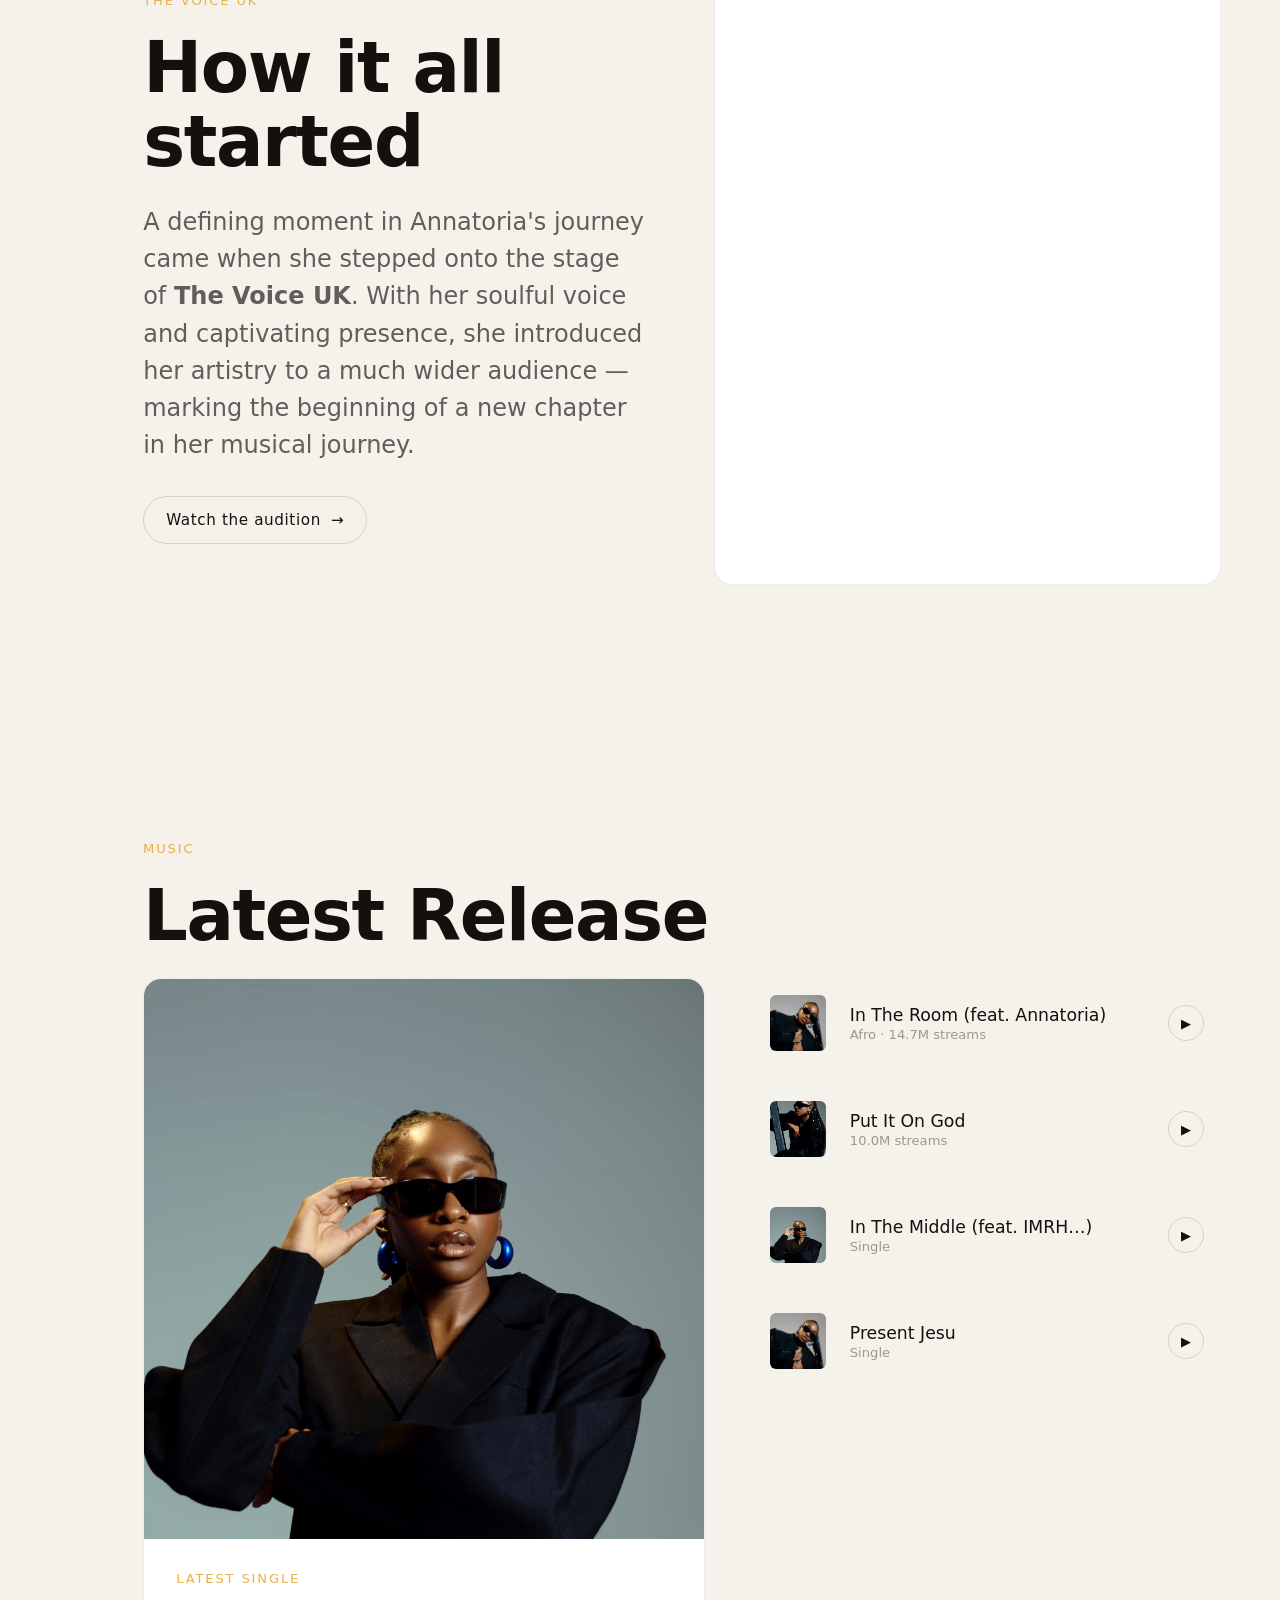
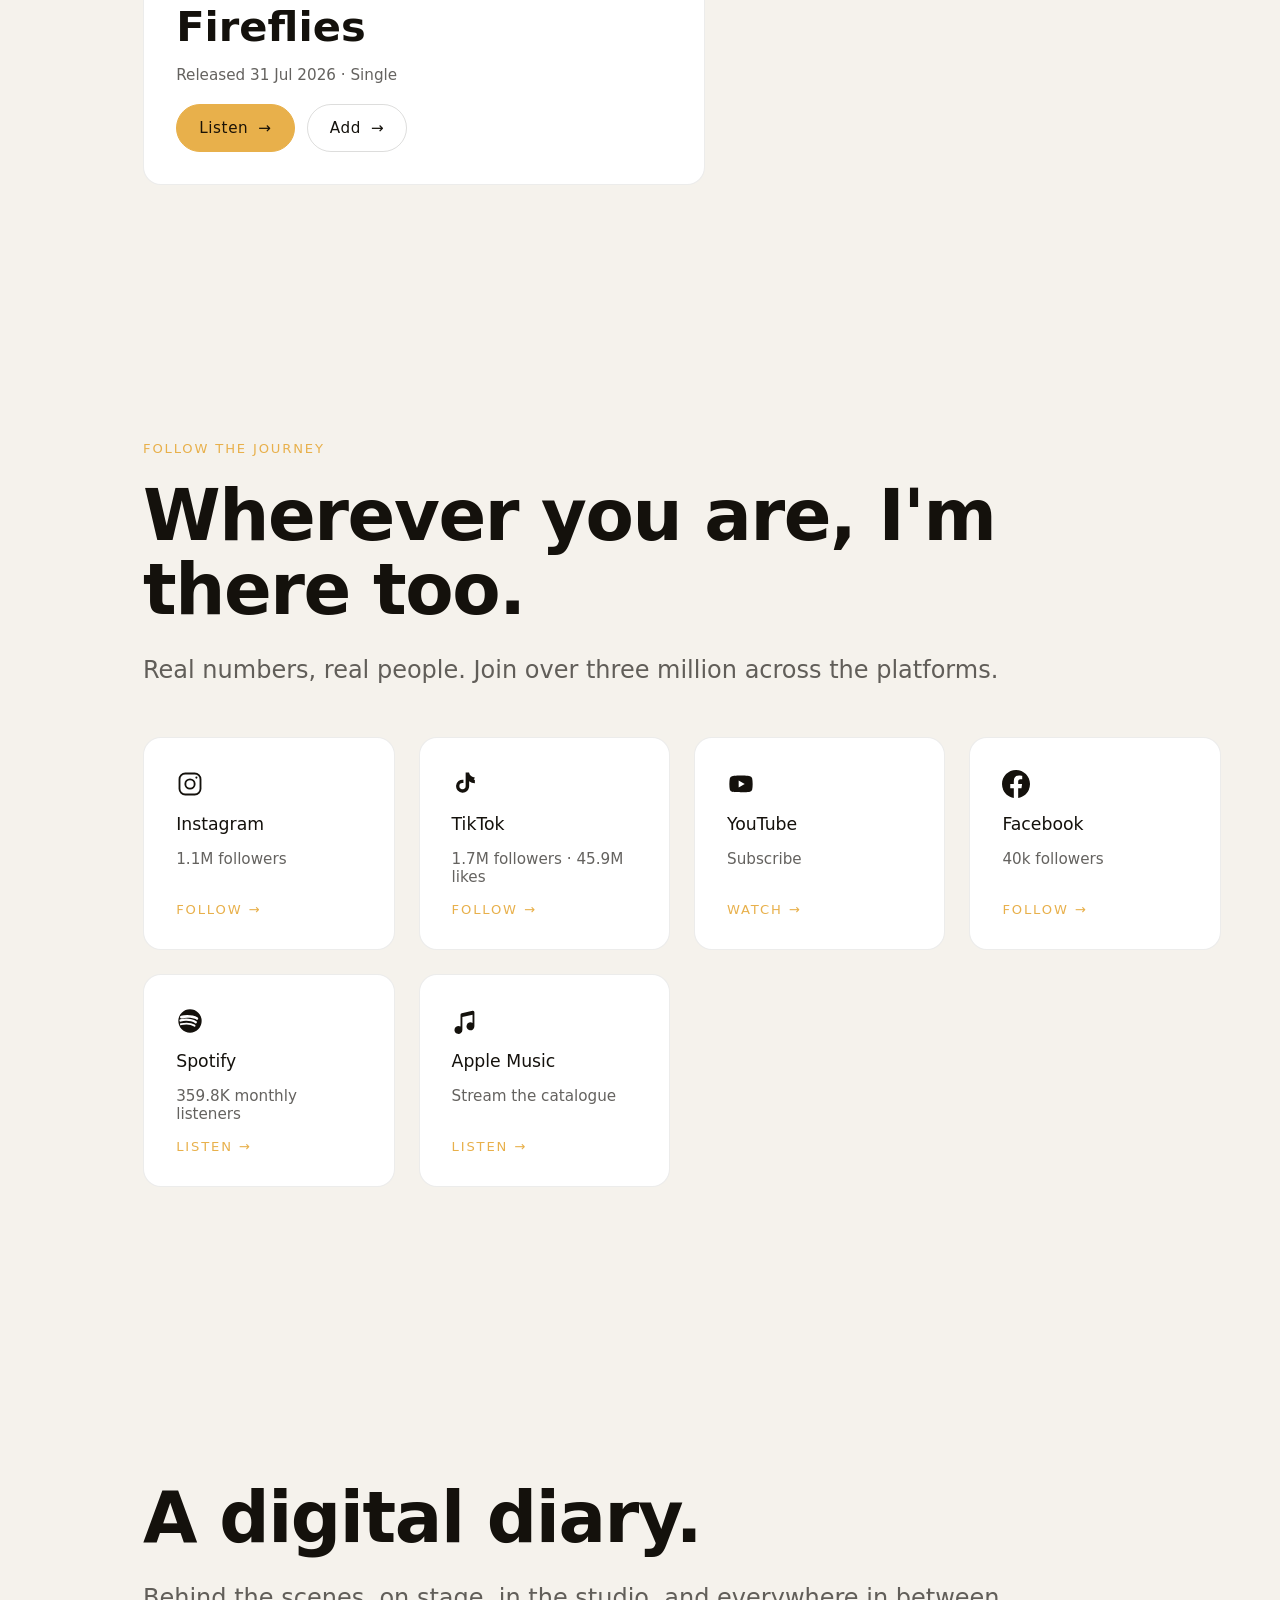
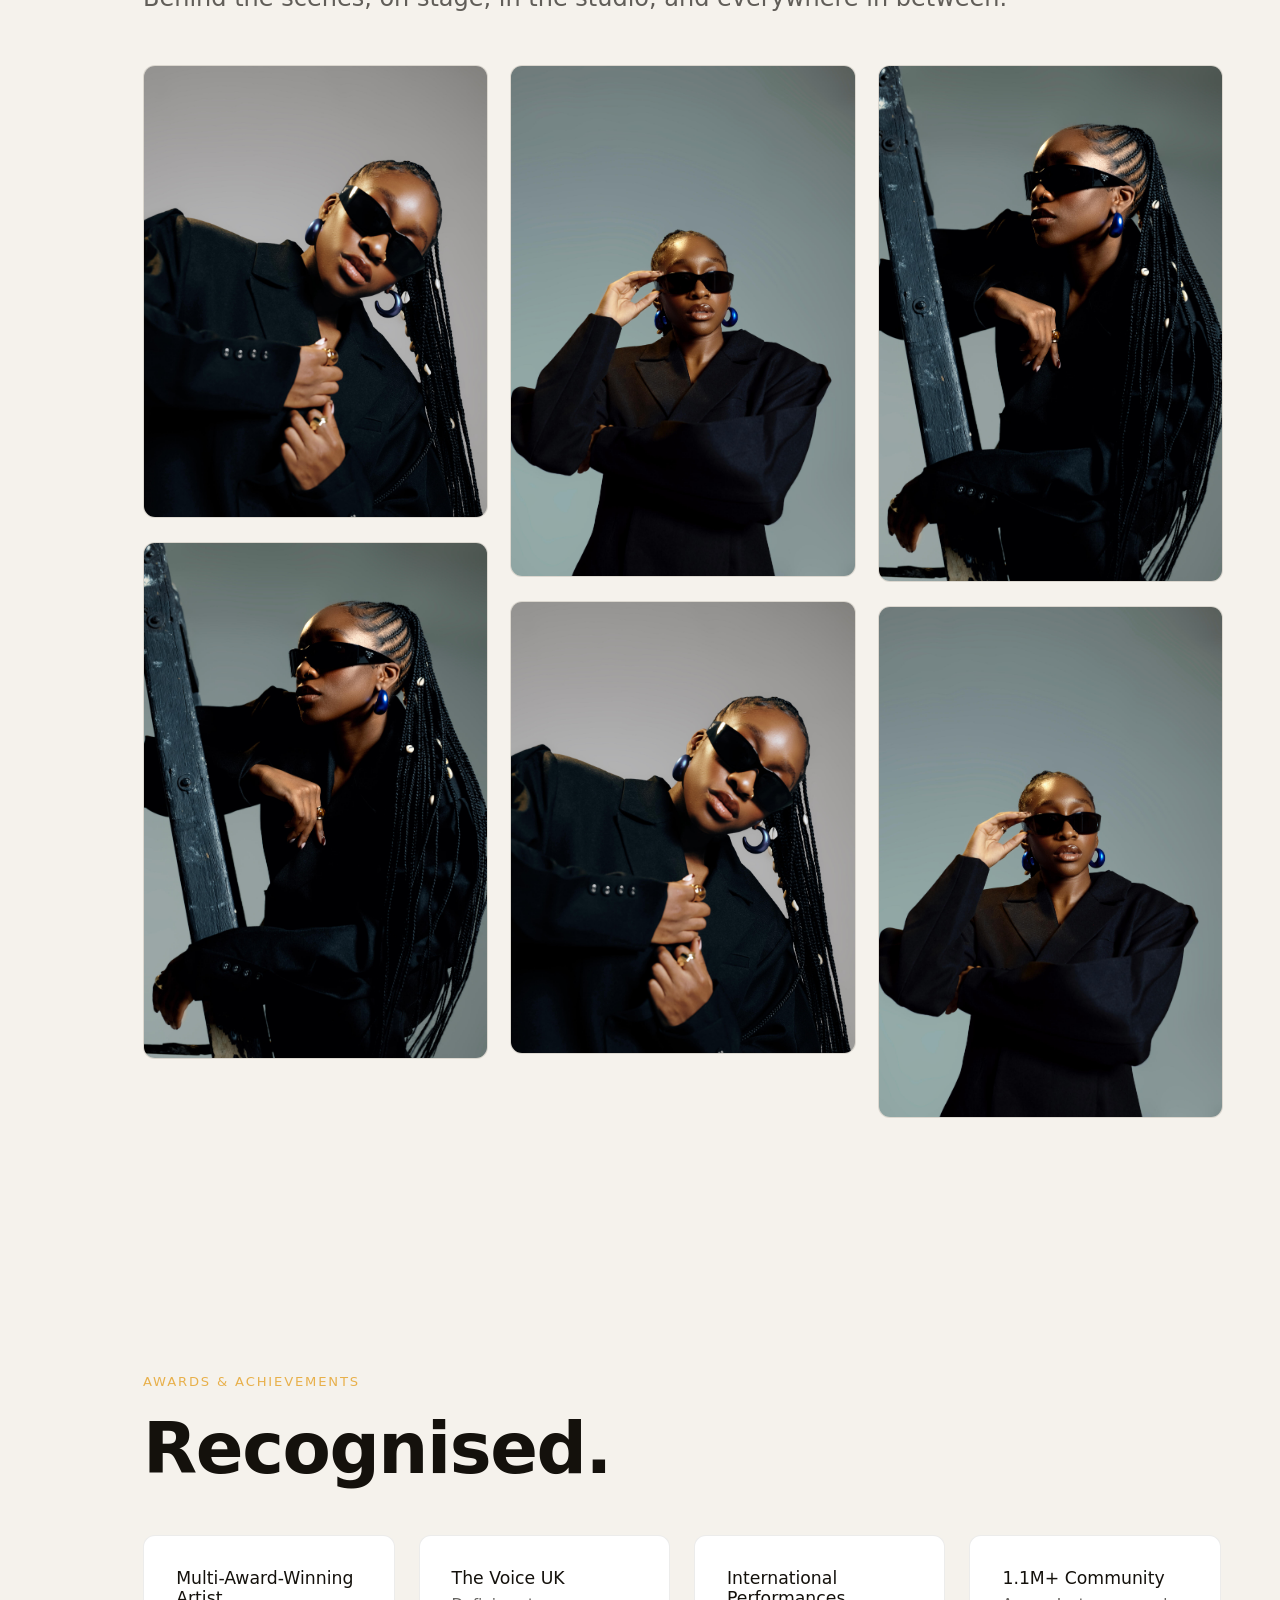
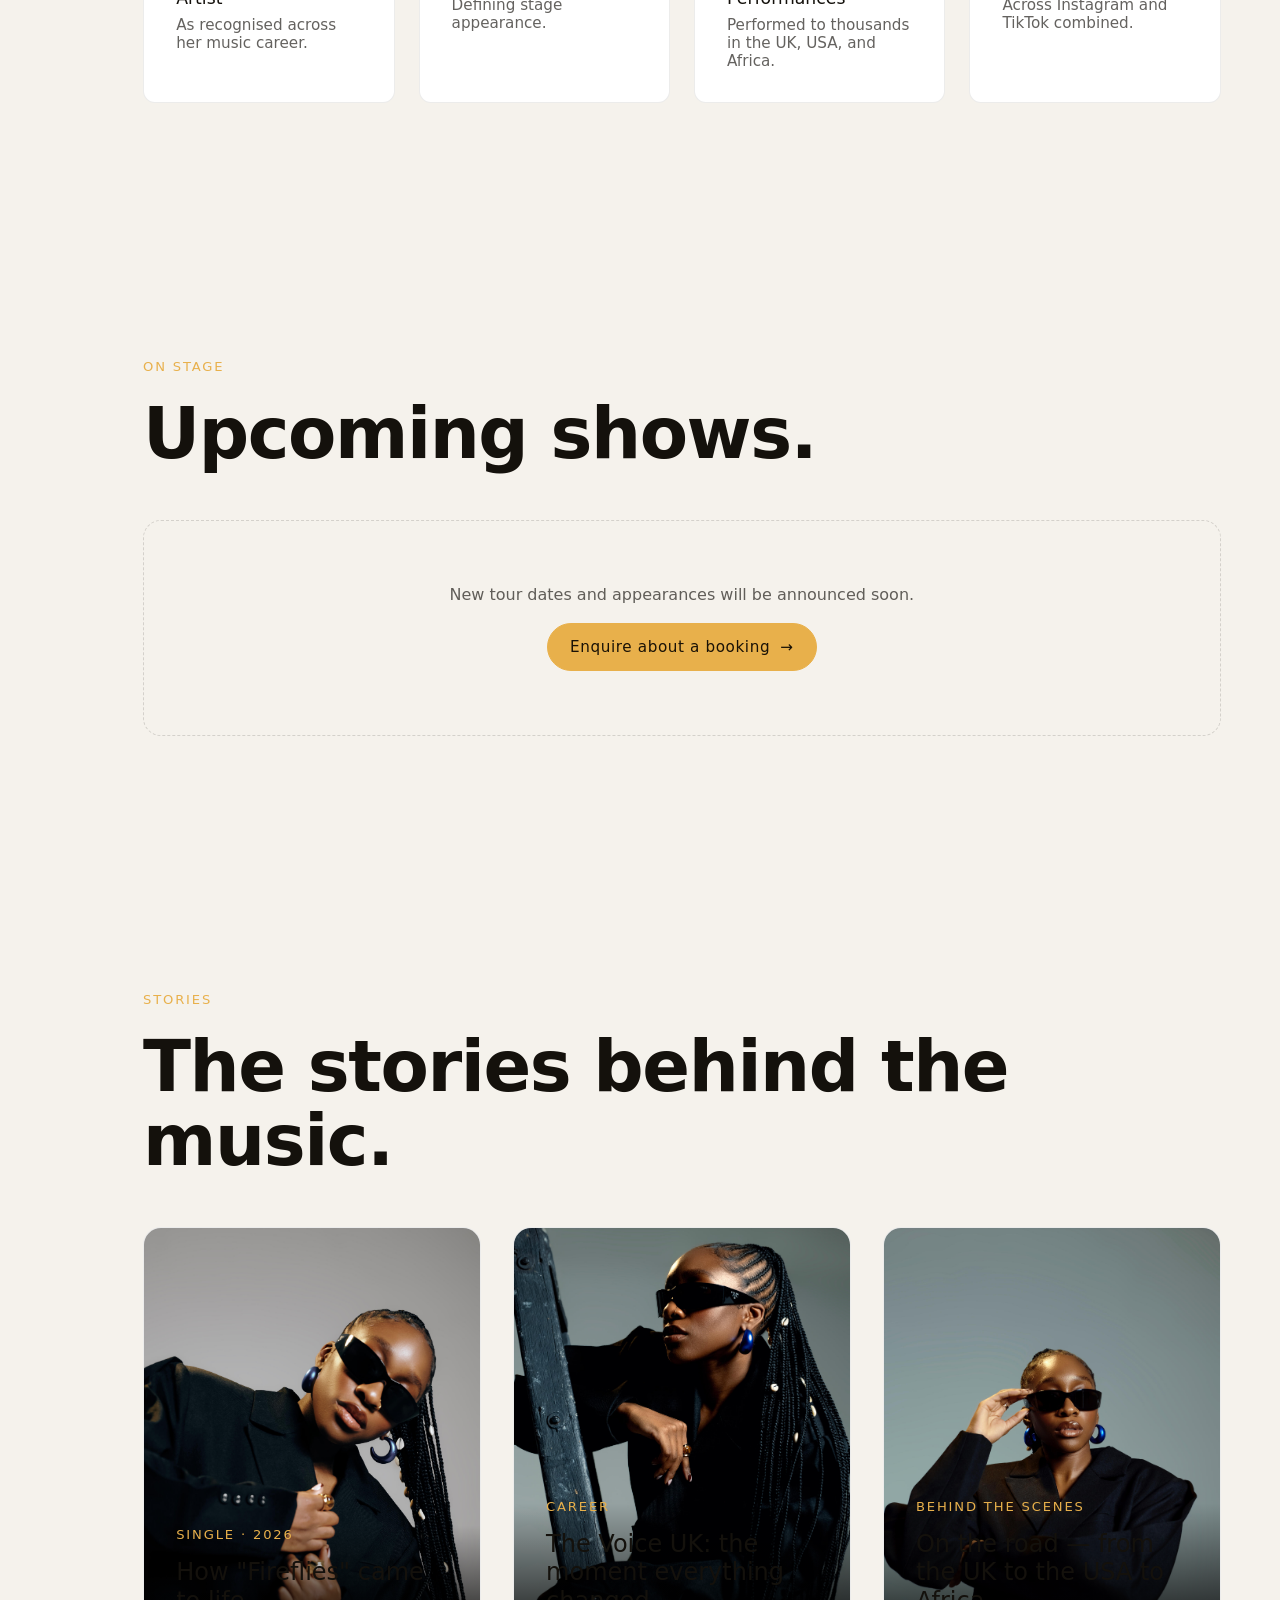
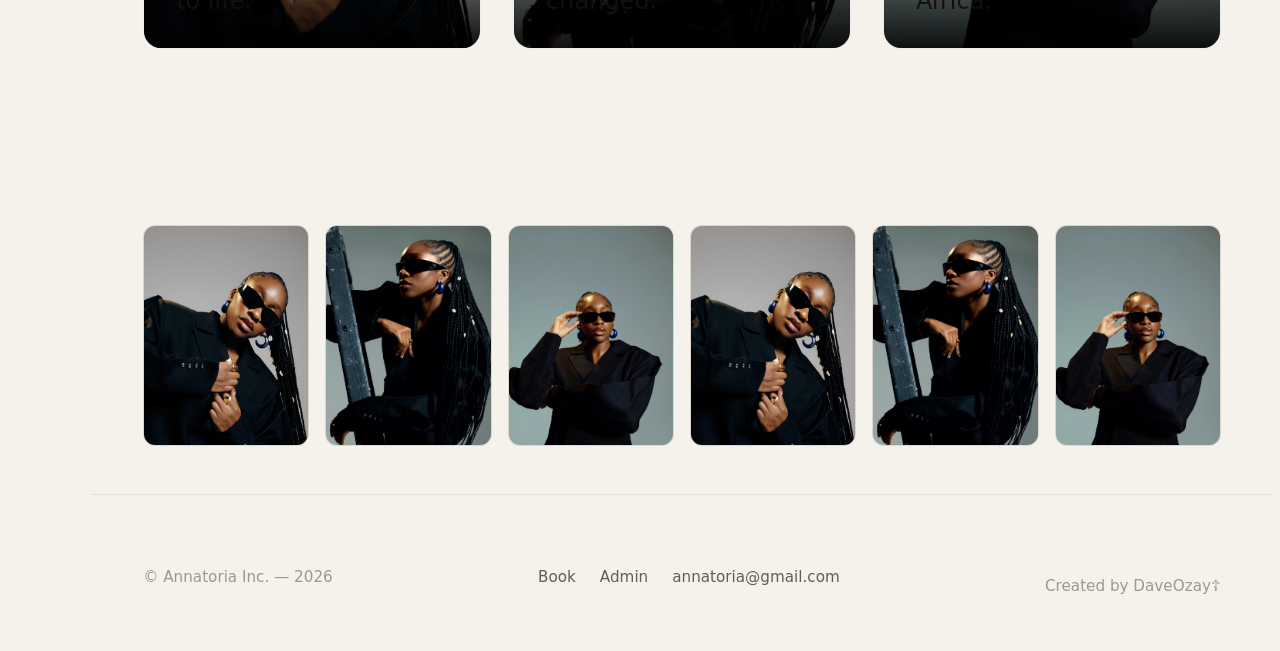
==== commit 1d9a3964: "add <br />Created by DaveOzay☦" ====
--- a/index.html
+++ b/index.html
@@ -1452,7 +1452,7 @@
         </div>
 
 
-        <br />created by ☦DaveOzay☦
+        <br />Created by DaveOzay☦
       </footer>
     </div>
 
